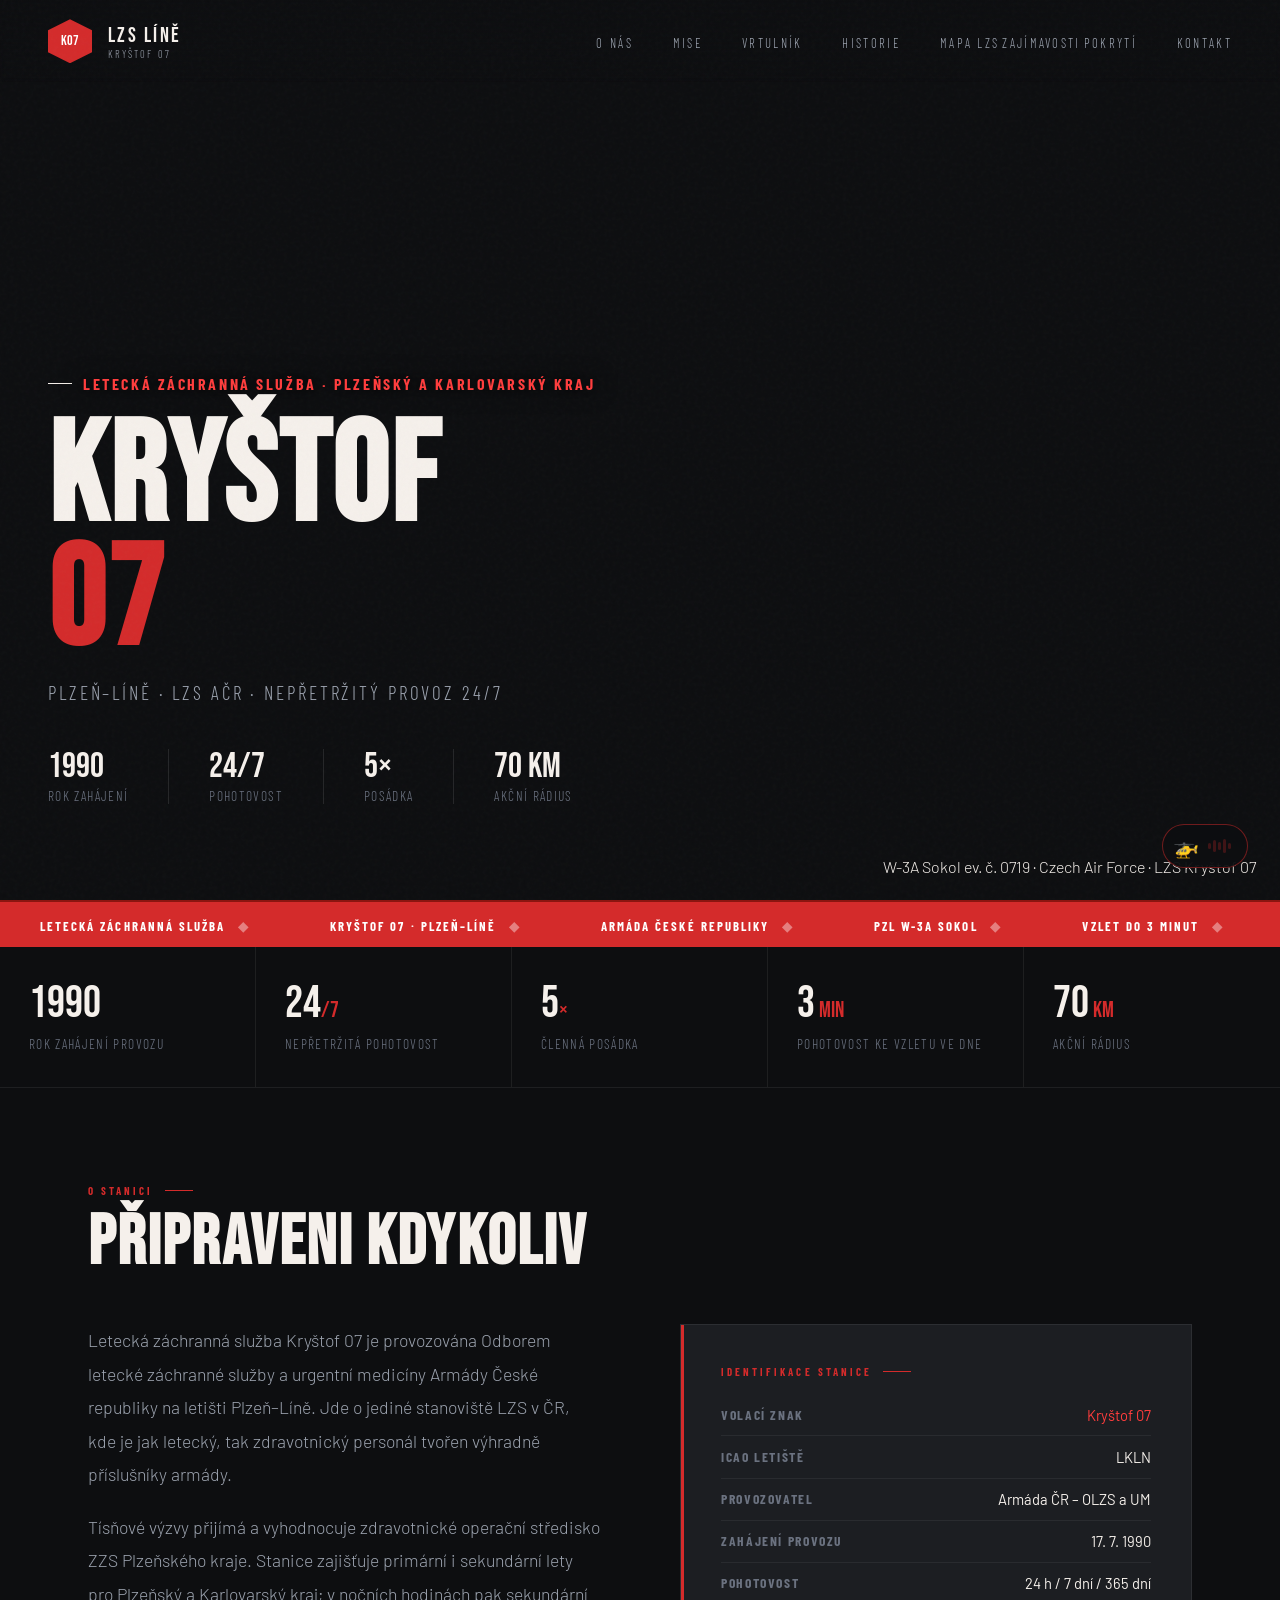
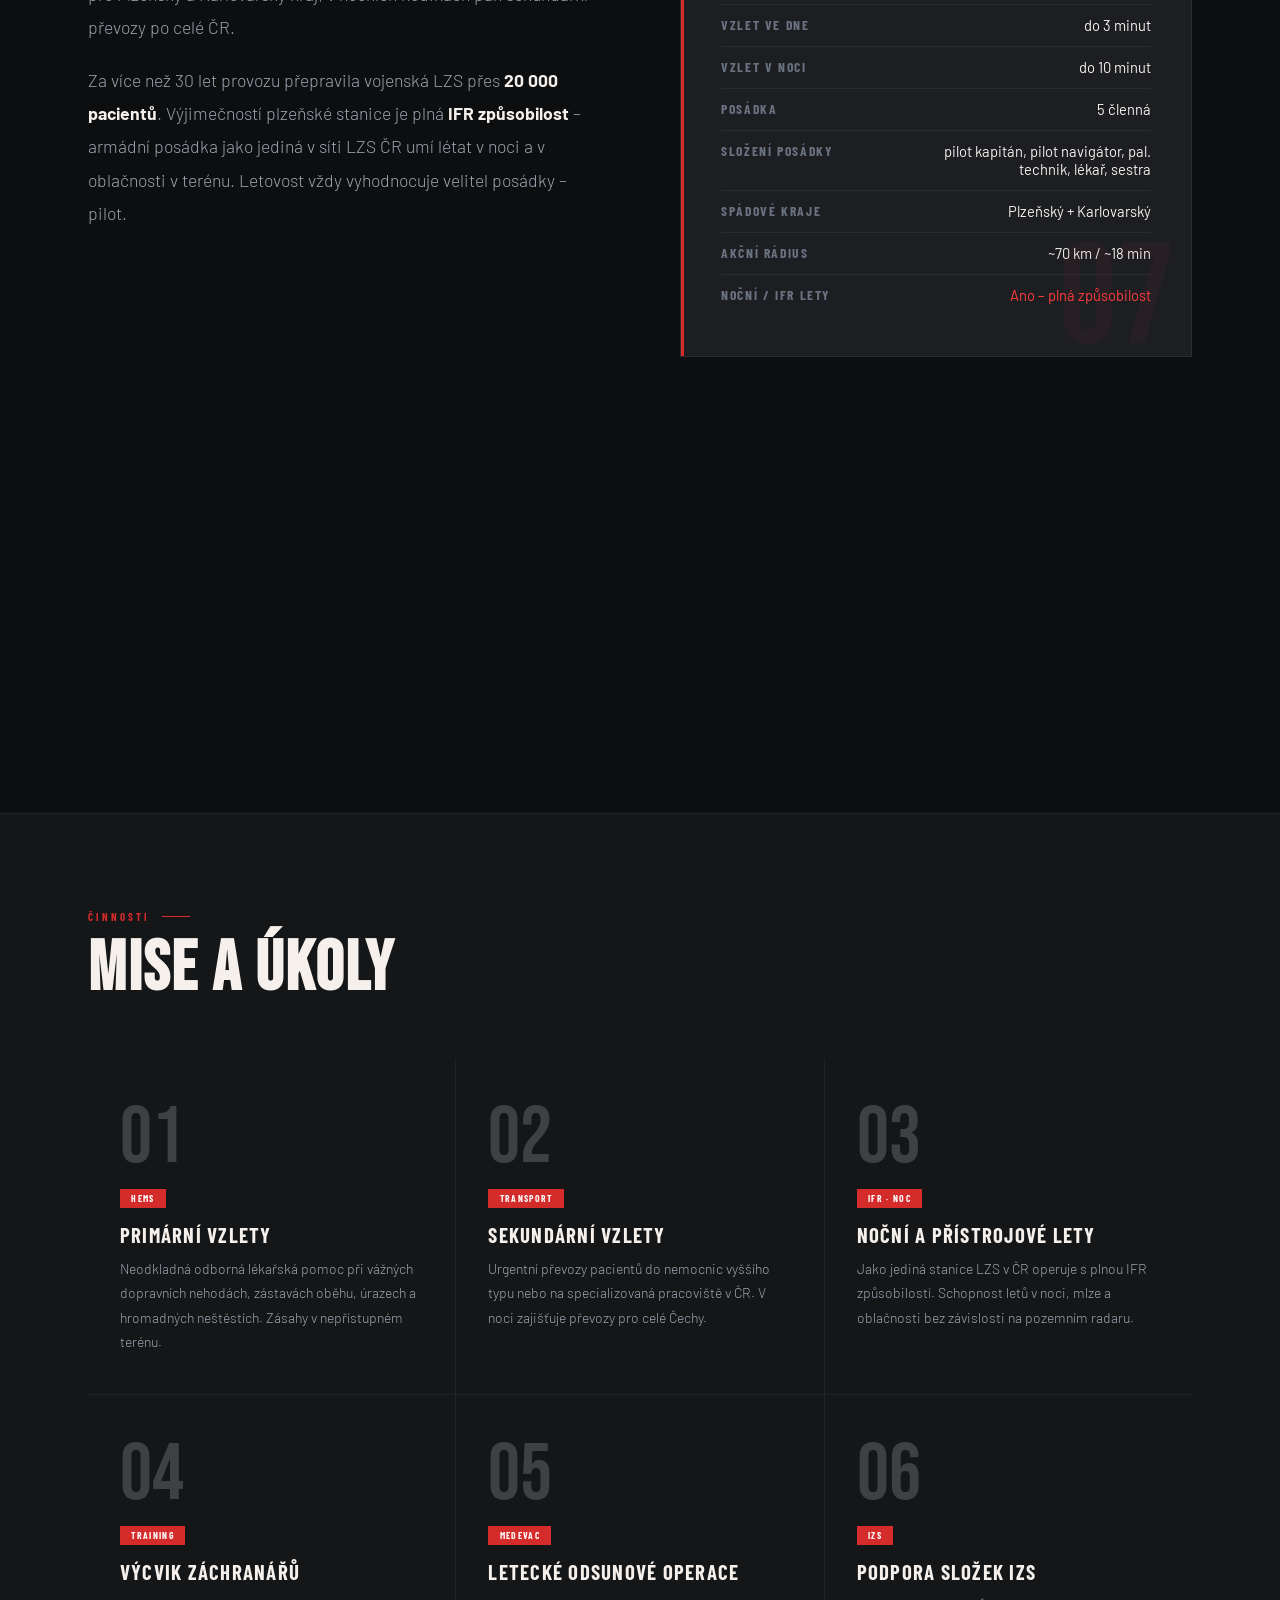
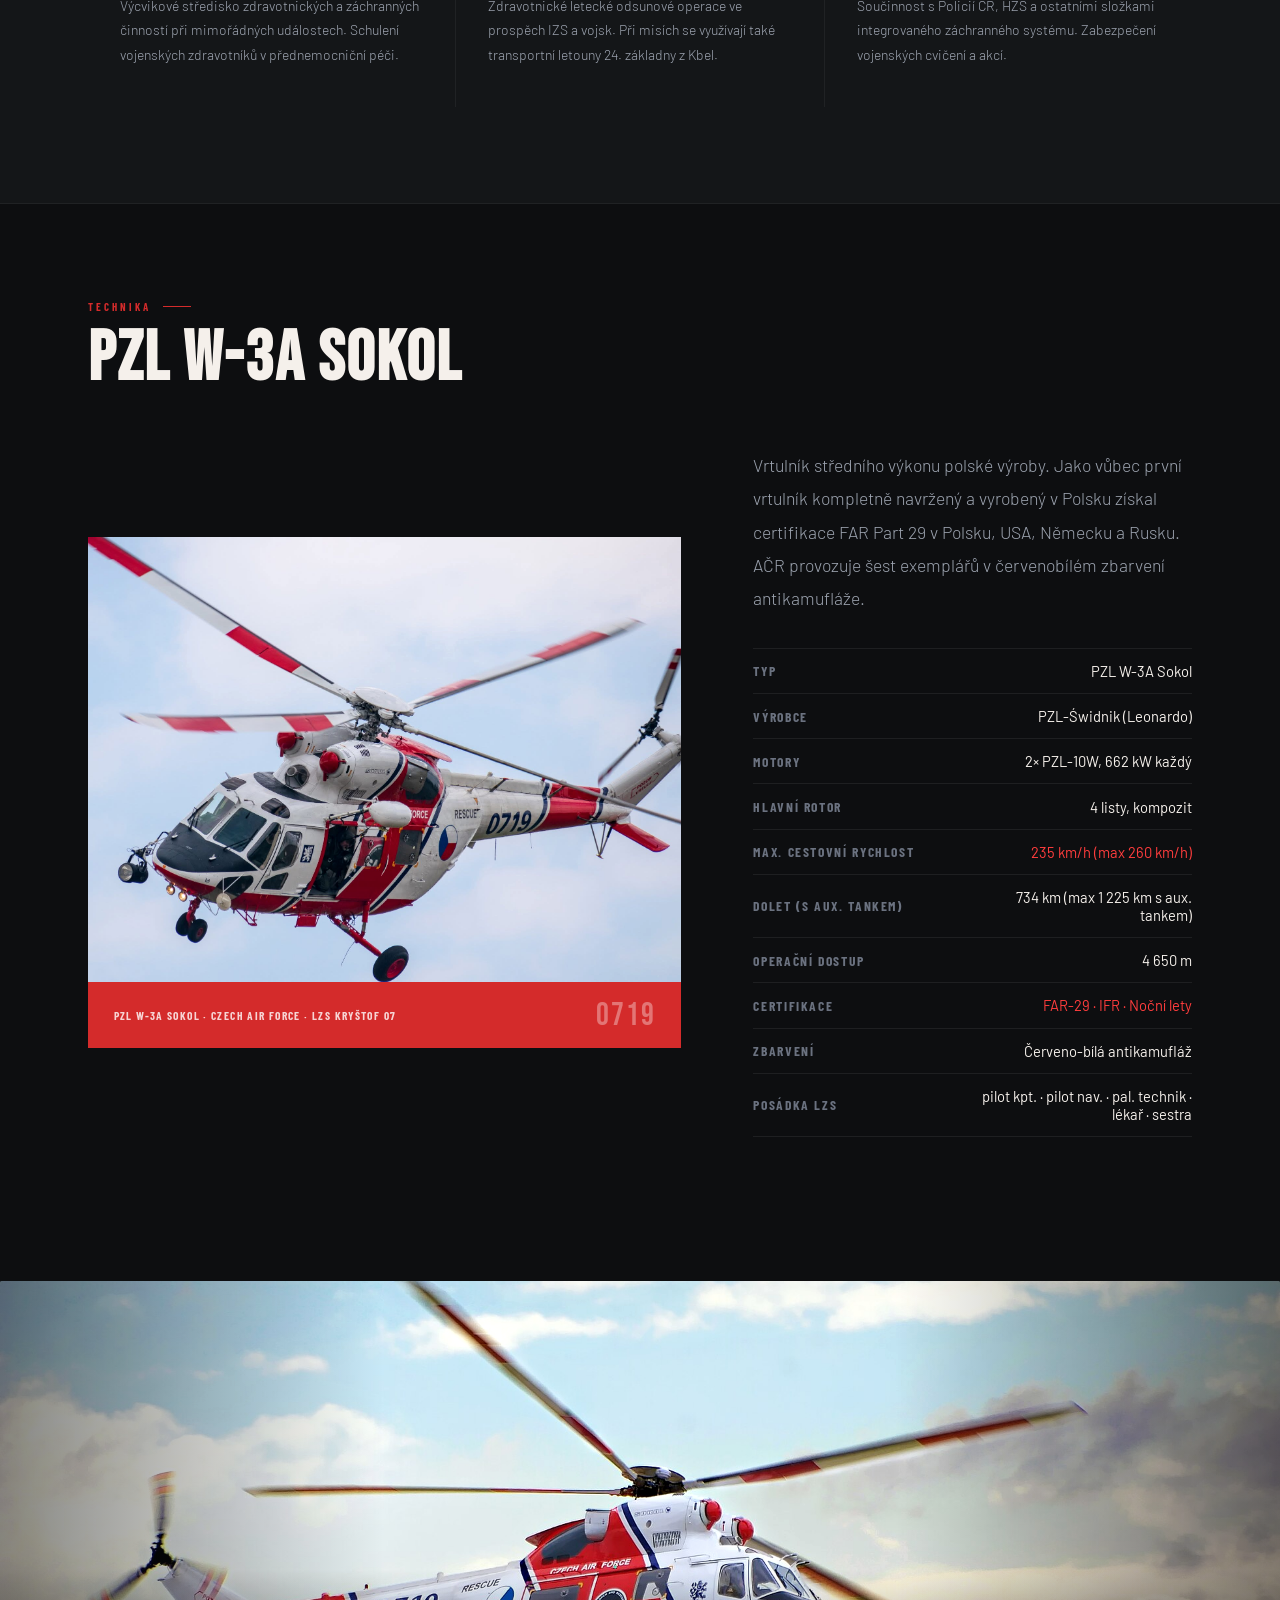
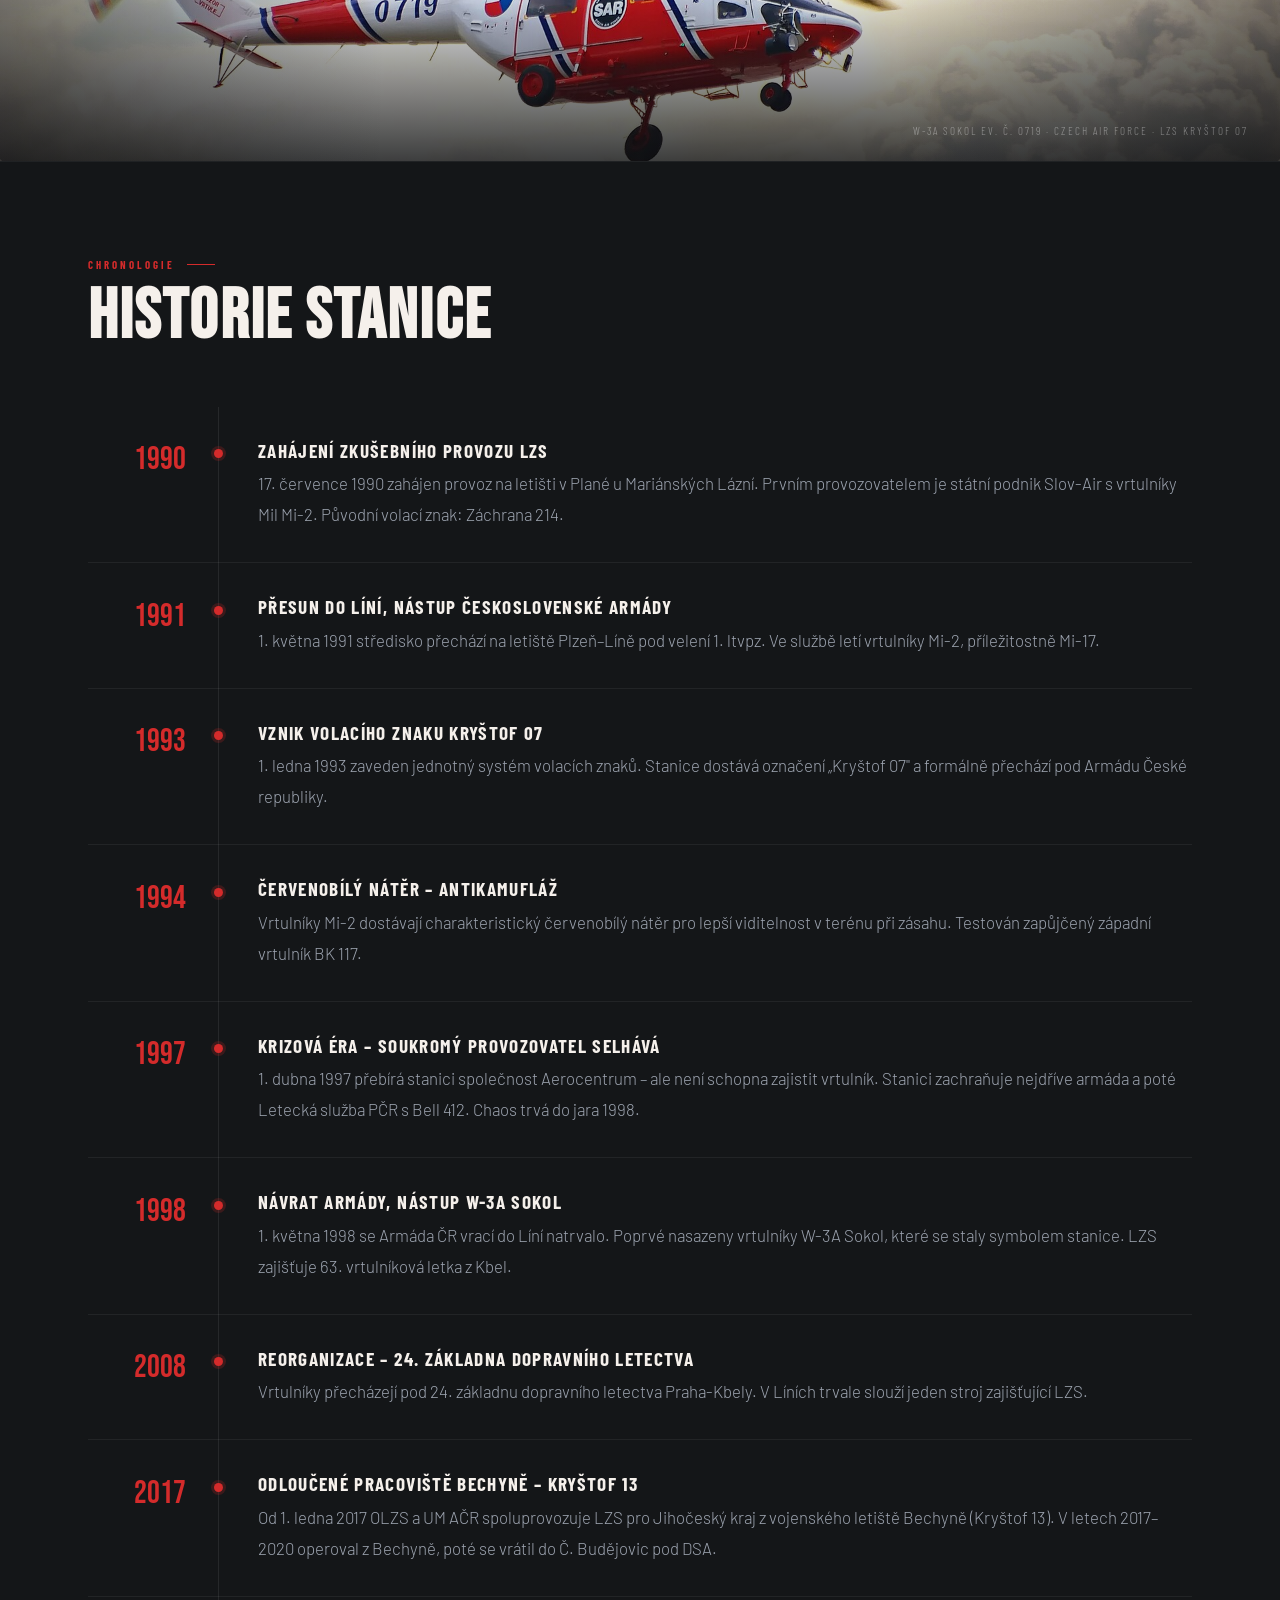
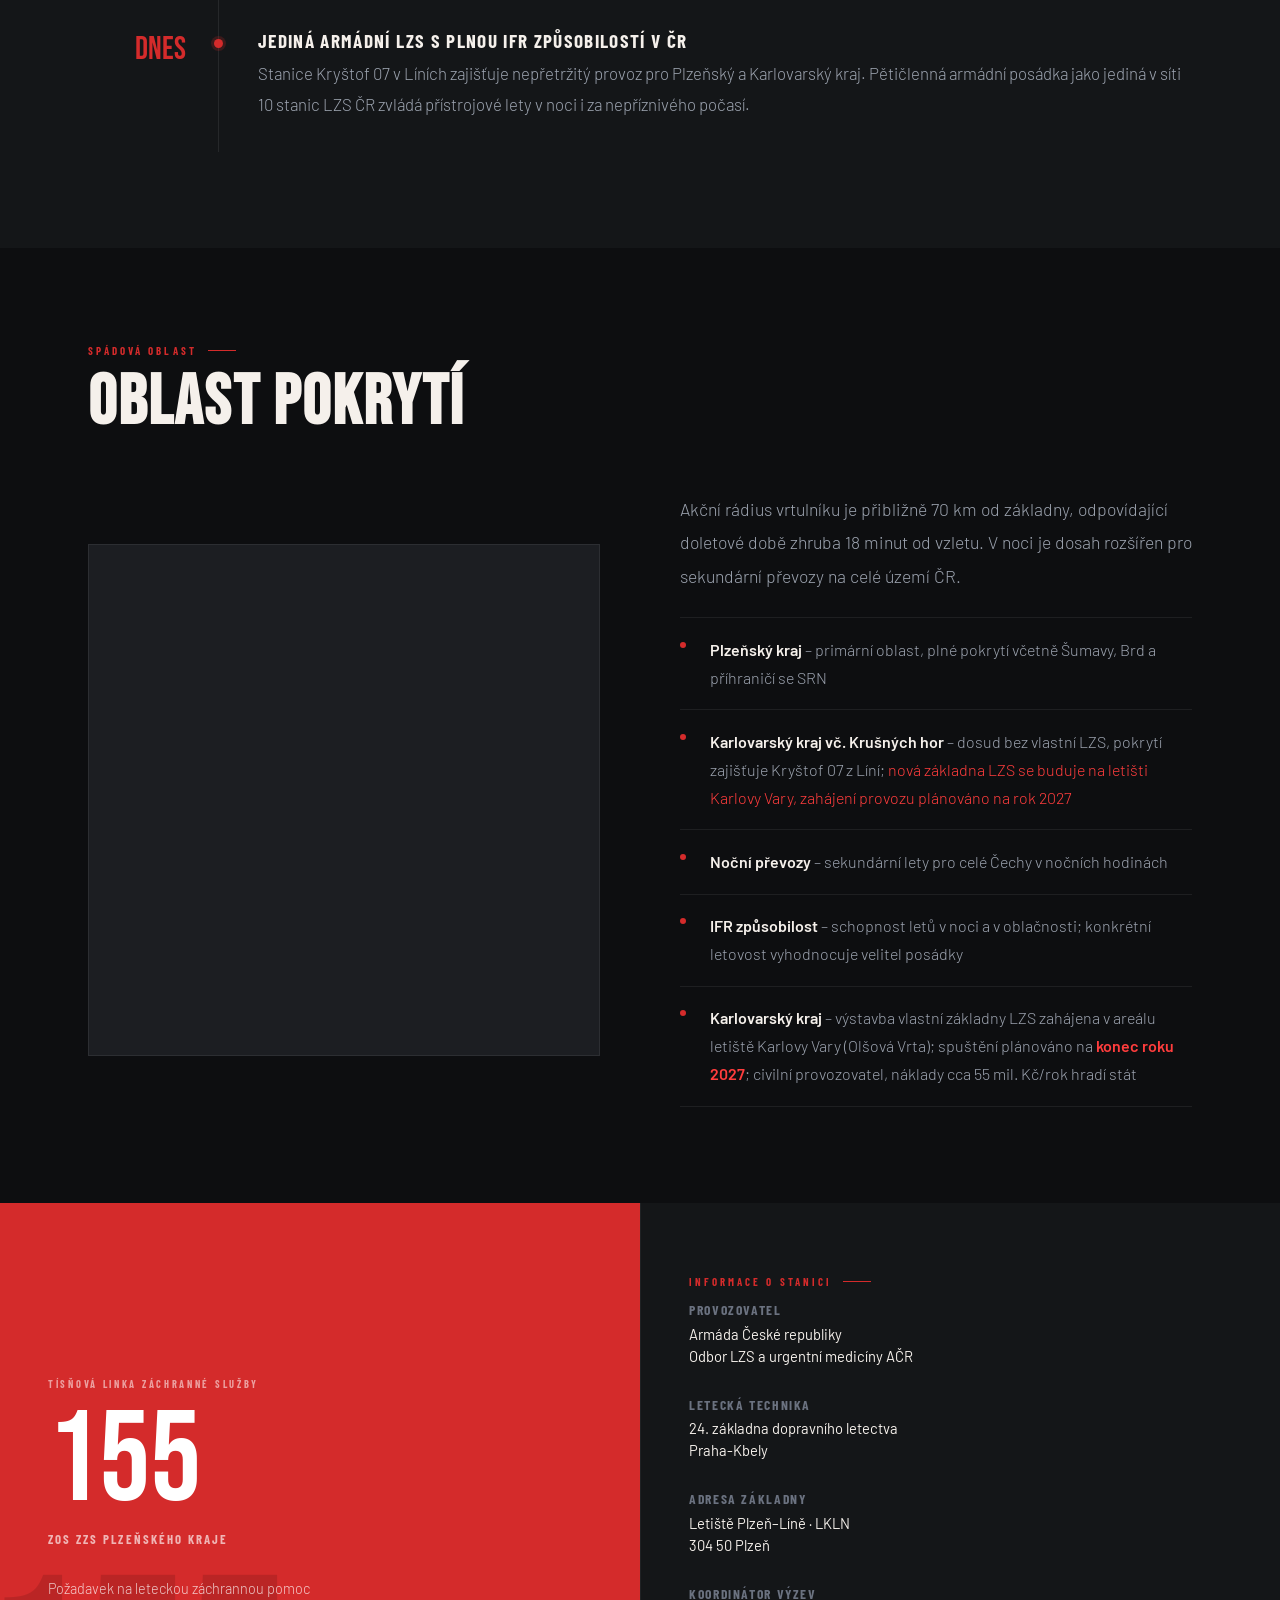
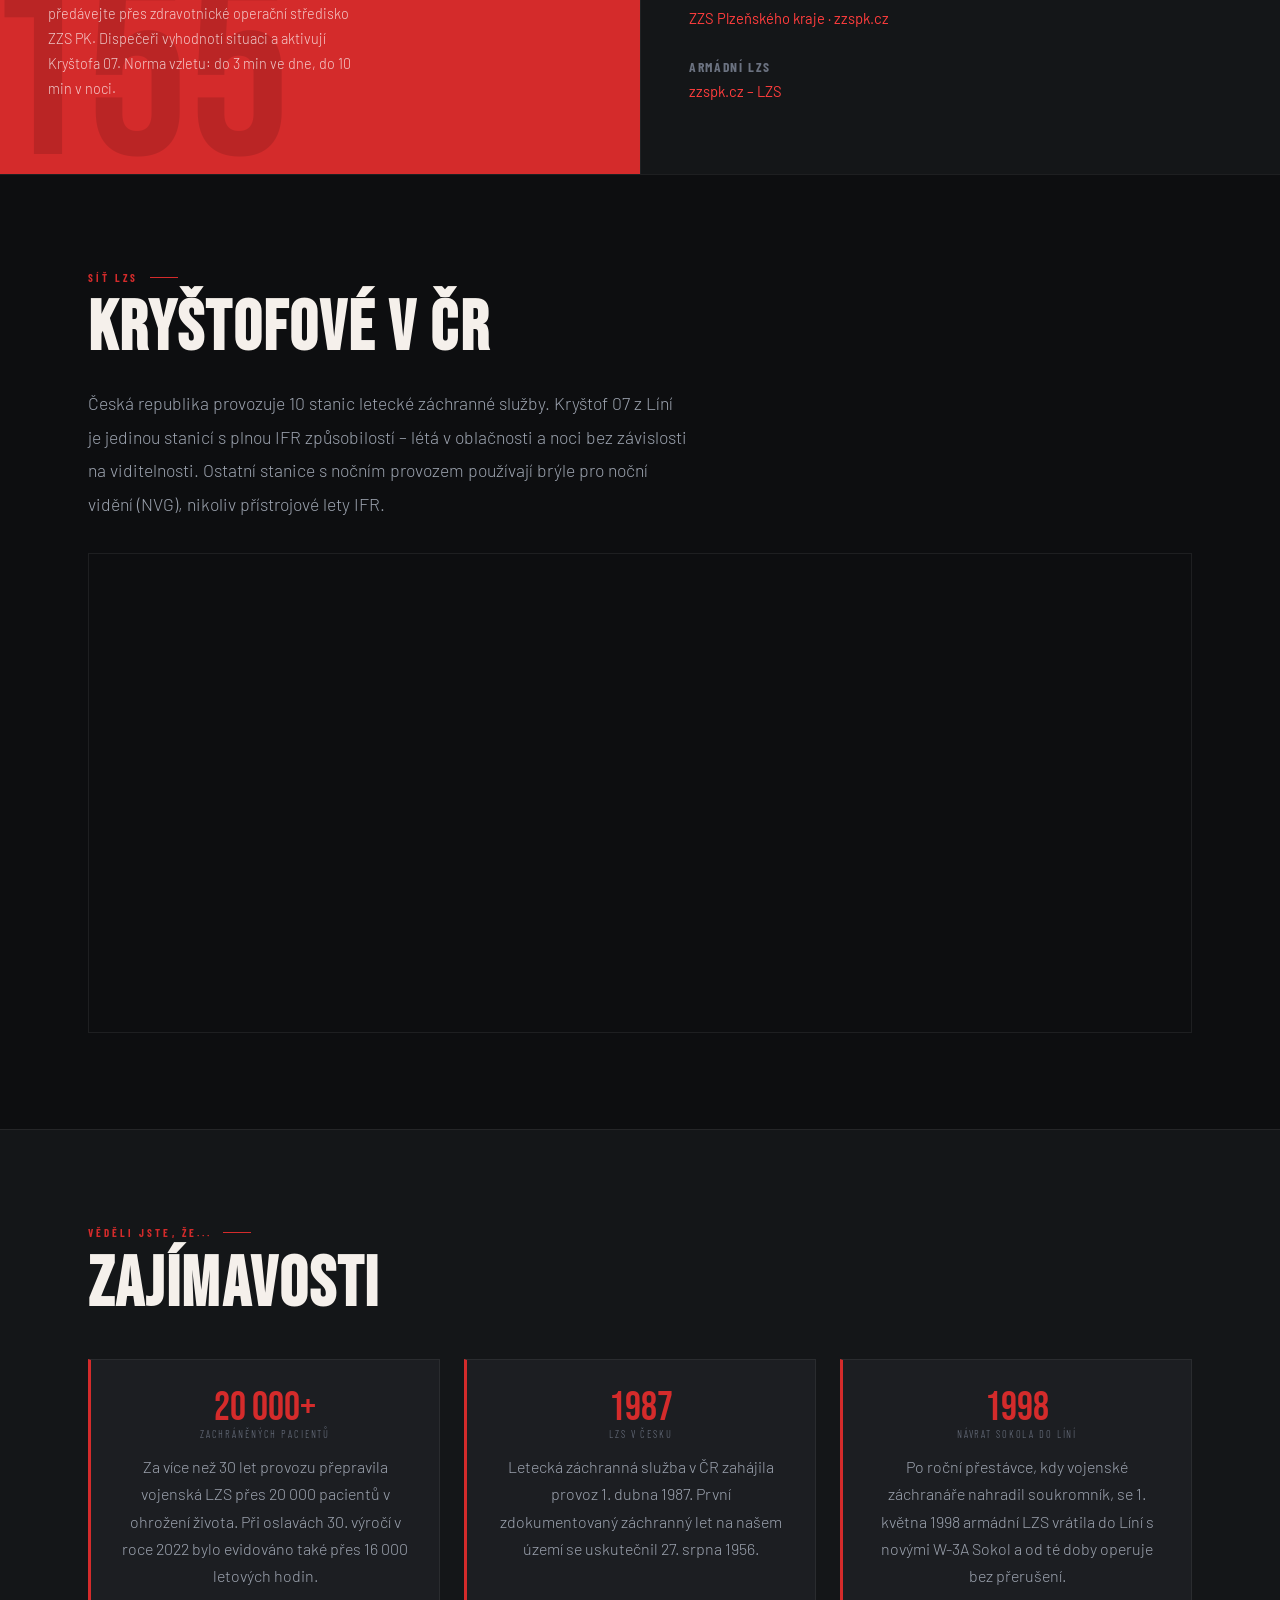
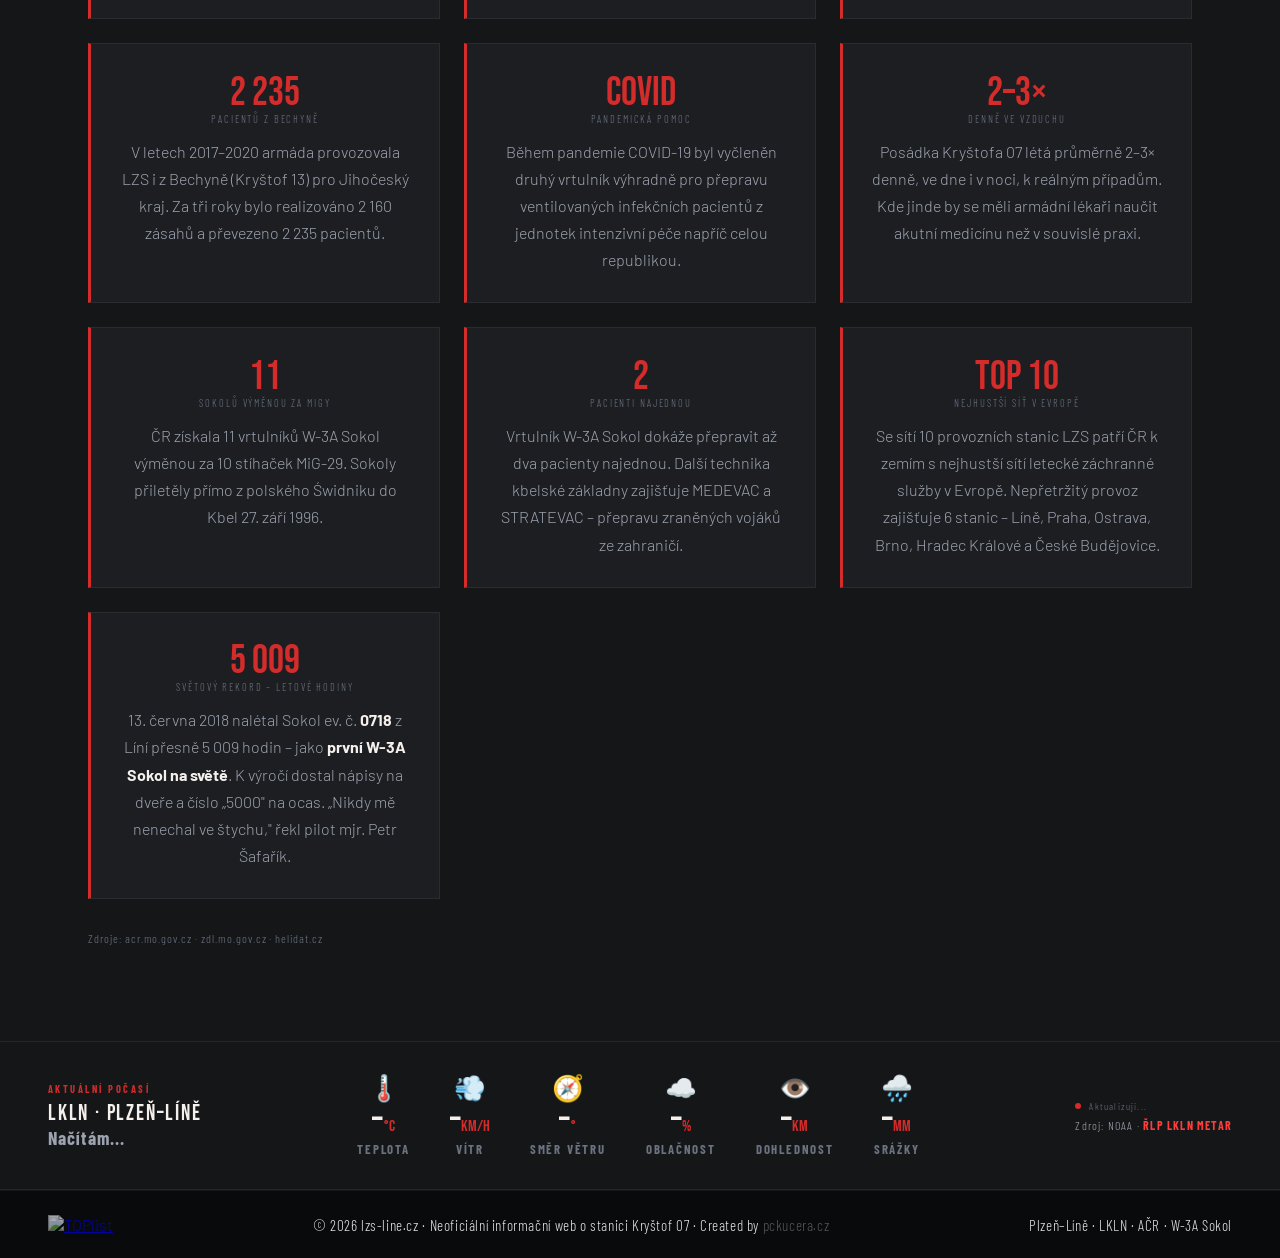
==== index.html @ a78d0541 "Add files via upload" ====
<!DOCTYPE html>
<html lang="cs">
<head>
<meta charset="UTF-8">
<meta name="viewport" content="width=device-width, initial-scale=1.0">
<title>LZS Líně – Kryštof 07 | Letecká záchranná služba</title>

  <!-- Open Graph / sociální sítě -->
  <meta property="og:type" content="website">
  <meta property="og:url" content="https://lzs-line.cz/">
  <meta property="og:title" content="LZS Líně – Kryštof 07 | Letecká záchranná služba">
  <meta property="og:description" content="Armádní letecká záchranná služba Kryštof 07 na letišti Plzeň–Líně. W-3A Sokol, IFR způsobilost, provoz 24/7 pro Plzeňský a Karlovarský kraj.">
  <meta property="og:image" content="https://lzs-line.cz/og-image.jpg">
  <meta property="og:locale" content="cs_CZ">
  <meta property="og:site_name" content="LZS Líně – Kryštof 07">

  <!-- Twitter Card -->
  <meta name="twitter:card" content="summary_large_image">
  <meta name="twitter:title" content="LZS Líně – Kryštof 07 | Letecká záchranná služba">
  <meta name="twitter:description" content="Armádní letecká záchranná služba Kryštof 07, Plzeň–Líně. W-3A Sokol, IFR, 24/7.">
  <meta name="twitter:image" content="https://lzs-line.cz/og-image.jpg">

  <!-- SEO -->
  <meta name="keywords" content="LZS, letecká záchranná služba, Kryštof 07, Plzeň Líně, W-3A Sokol, LKLN, Armáda ČR, záchranný vrtulník">
  <meta name="author" content="lzs-line.cz">
  <meta name="robots" content="index, follow">
  <meta name="description" content="Letecká záchranná služba Kryštof 07 na letišti Plzeň–Líně. Armáda České republiky, vrtulník W-3A Sokol, provoz 24/7.">
<link rel="icon" href="data:image/svg+xml,<svg xmlns='http://www.w3.org/2000/svg' viewBox='0 0 100 100'><text y='.9em' font-size='90'>🚁</text></svg>">
<link rel="preconnect" href="https://fonts.googleapis.com">
<link href="https://fonts.googleapis.com/css2?family=Bebas+Neue&family=Barlow:wght@300;400;600&family=Barlow+Condensed:wght@300;500;700&display=swap" rel="stylesheet">
<style>
:root {
  --red: #D42B2B;
  --red2: #FF3D3D;
  --white: #F5F0EB;
  --cream: #EDE6DA;
  --dark: #0D0E10;
  --dark2: #141618;
  --dark3: #1C1E22;
  --gray: #6B7280;
  --gray2: #9CA3AF;
}
*{margin:0;padding:0;box-sizing:border-box;}
html{scroll-behavior:smooth;}
body{background:var(--dark);color:var(--white);font-family:'Barlow',sans-serif;font-weight:300;overflow-x:hidden;}

/* noise */
body::before{
  content:'';position:absolute;inset:0;
  background-image:url("data:image/svg+xml,%3Csvg viewBox='0 0 256 256' xmlns='http://www.w3.org/2000/svg'%3E%3Cfilter id='n'%3E%3CfeTurbulence type='fractalNoise' baseFrequency='0.9' numOctaves='4' stitchTiles='stitch'/%3E%3C/filter%3E%3Crect width='100%25' height='100%25' filter='url(%23n)' opacity='0.04'/%3E%3C/svg%3E");
  pointer-events:none;z-index:1000;opacity:.6;
}

/* ── NAV ── */
nav{
  position:absolute;top:0;left:0;right:0;z-index:900;
  display:flex;align-items:center;justify-content:space-between;
  padding:1.2rem 3rem;
  background:linear-gradient(to bottom,rgba(13,14,16,.96) 0%,transparent 100%);
  backdrop-filter:blur(2px);
}
.nav-logo{display:flex;align-items:center;gap:1rem;text-decoration:none;}
.nav-logo-icon{
  width:44px;height:44px;
  background:var(--red);
  clip-path:polygon(50% 0%,100% 25%,100% 75%,50% 100%,0% 75%,0% 25%);
  display:flex;align-items:center;justify-content:center;
  font-family:'Bebas Neue',sans-serif;font-size:1.3rem;color:#fff;flex-shrink:0;
}
.nav-logo-main{font-family:'Bebas Neue',sans-serif;font-size:1.3rem;letter-spacing:.12em;color:var(--white);display:block;}
.nav-logo-sub{font-family:'Barlow Condensed',sans-serif;font-size:.65rem;letter-spacing:.2em;color:var(--gray2);text-transform:uppercase;display:block;}
.nav-links{display:flex;gap:2.5rem;list-style:none;}
.nav-links a{font-family:'Barlow Condensed',sans-serif;font-size:.8rem;letter-spacing:.18em;text-transform:uppercase;color:var(--gray2);text-decoration:none;transition:color .2s;}
.nav-links a:hover{color:var(--red2);}

/* ── HERO ── */
.hero{
  position:relative;min-height:100vh;
  overflow:hidden;
}
/* left – dark with content */

/* grid bg */


.hero-left::before{
  content:'';position:absolute;inset:0;
  background-image:linear-gradient(rgba(255,255,255,.022) 1px,transparent 1px),linear-gradient(90deg,rgba(255,255,255,.022) 1px,transparent 1px);
  background-size:60px 60px;
  mask-image:linear-gradient(to bottom,transparent 0%,rgba(0,0,0,.5) 30%,rgba(0,0,0,.5) 80%,transparent 100%);
  pointer-events:none;
}
/* right – photo */





.hero-badge{
  font-family:'Barlow Condensed',sans-serif;font-size:1rem;letter-spacing:.16em;text-transform:uppercase;
  color:var(--red2);margin-bottom:1.5rem;
  display:flex;align-items:center;gap:.7rem;
  opacity:0;animation:up .8s ease forwards .2s;
  font-weight:700;text-shadow:0 0 12px rgba(0,0,0,1),0 0 24px rgba(0,0,0,1);
}
.hero-badge::before{content:'';width:24px;height:1.5px;background:var(--white);}

.hero-title{
  font-family:'Bebas Neue',sans-serif;
  font-size:clamp(5rem,11vw,11rem);
  line-height:.88;letter-spacing:.02em;
  color:var(--white);
  opacity:0;animation:up .9s ease forwards .4s;
}
.hero-title span{color:var(--red);display:block;}

.hero-sub{
  font-family:'Barlow Condensed',sans-serif;
  font-size:clamp(.9rem,1.6vw,1.2rem);
  font-weight:300;letter-spacing:.15em;text-transform:uppercase;
  color:var(--gray2);margin-top:1rem;
  opacity:0;animation:up .9s ease forwards .6s;
}

.hero-stats{
  display:flex;gap:2.5rem;margin-top:2.8rem;
  opacity:0;animation:up .9s ease forwards .8s;
}
.hstat-num{font-family:'Bebas Neue',sans-serif;font-size:2.2rem;line-height:1;color:var(--white);}
.hstat-lbl{font-family:'Barlow Condensed',sans-serif;font-size:.85rem;letter-spacing:.1em;text-transform:uppercase;color:var(--gray);margin-top:.2rem;}
.hstat-div{width:1px;background:rgba(255,255,255,.1);align-self:stretch;}

@keyframes up{from{opacity:0;transform:translateY(28px);}to{opacity:1;transform:translateY(0);}}

/* ── TICKER ── */
.ticker{background:var(--red);overflow:hidden;white-space:nowrap;padding:.8rem 0;border-top:2px solid #8B1510;}
.ticker-track{display:inline-flex;animation:tick 26s linear infinite;}
.ti{
  display:inline-flex;align-items:center;gap:.8rem;
  padding:0 2.5rem;
  font-family:'Barlow Condensed',sans-serif;font-size:.8rem;font-weight:700;letter-spacing:.16em;text-transform:uppercase;color:#fff;
}
.ti::after{content:'◆';color:rgba(255,255,255,.4);}
@keyframes tick{from{transform:translateX(0);}to{transform:translateX(-50%);}}

/* ── STATS BAR ── */
.stats-bar{display:grid;grid-template-columns:repeat(5,1fr);border-bottom:1px solid rgba(255,255,255,.07);}
.sc{
  padding:2.2rem 1.8rem;border-right:1px solid rgba(255,255,255,.07);
  transition:background .2s;cursor:default;
  opacity:0;transform:translateY(14px);transition:opacity .5s ease,transform .5s ease,background .2s;
}
.sc:last-child{border-right:none;}
.sc:hover{background:var(--dark3);}
.sc.vis{opacity:1;transform:translateY(0);}
.sc-num{font-family:'Bebas Neue',sans-serif;font-size:2.8rem;line-height:1;color:var(--white);}
.sc-num em{color:var(--red);font-style:normal;font-size:1.4rem;}
.sc-lbl{font-family:'Barlow Condensed',sans-serif;font-size:.85rem;letter-spacing:.1em;text-transform:uppercase;color:var(--gray);margin-top:.5rem;}

/* ── SECTIONS ── */
.wrap{max-width:1200px;margin:0 auto;padding:6rem 3rem 6rem 3rem;}
.ey{
  font-family:'Barlow Condensed',sans-serif;font-size:.68rem;font-weight:700;letter-spacing:.28em;text-transform:uppercase;
  color:var(--red);margin-bottom:.8rem;display:flex;align-items:center;gap:.7rem;
}
.ey::after{content:'';width:28px;height:1px;background:var(--red);}
.stitle{
  font-family:'Bebas Neue',sans-serif;font-size:clamp(3rem,5.5vw,5.5rem);
  line-height:.95;letter-spacing:.03em;color:var(--white);margin-bottom:1.5rem;
}
.sbody{font-size:1.1rem;line-height:1.9;color:var(--gray2);max-width:600px;}

/* ── ABOUT ── */
.about-g{display:grid;grid-template-columns:1fr 1fr;gap:5rem;align-items:start;margin-top:3rem;}
.id-card{
  background:var(--dark3);
  border:1px solid rgba(255,255,255,.07);
  padding:2.5rem;position:relative;overflow:hidden;
}
.id-card::before{content:'';position:absolute;top:0;left:0;width:3px;height:100%;background:var(--red);}
.id-card::after{
  content:'07';
  position:absolute;bottom:-1rem;right:1rem;
  font-family:'Bebas Neue',sans-serif;font-size:9rem;color:rgba(212,43,43,.06);
  line-height:1;pointer-events:none;
}
.id-tbl{width:100%;border-collapse:collapse;margin-top:1rem;}
.id-tbl tr{border-bottom:1px solid rgba(255,255,255,.06);}
.id-tbl tr:last-child{border-bottom:none;}
.id-tbl td{padding:.72rem 0;vertical-align:top;}
.id-tbl td:first-child{font-family:'Barlow Condensed',sans-serif;font-size:.85rem;font-weight:700;letter-spacing:.12em;text-transform:uppercase;color:var(--gray);width:46%;}
.id-tbl td:last-child{font-size:.92rem;color:var(--white);font-weight:400;text-align:right;}
.id-tbl .hi{color:var(--red2);}

/* ── MISE ── */
.mise-bg{background:var(--dark2);border-top:1px solid rgba(255,255,255,.05);border-bottom:1px solid rgba(255,255,255,.05);}
.mise-g{
  display:grid;grid-template-columns:repeat(3,1fr);
  gap:1px;background:rgba(255,255,255,.05);margin-top:3.5rem;
}
.mc{
  background:var(--dark2);padding:2.5rem 2rem;position:relative;
  transition:background .25s;cursor:default;
  opacity:0;transform:translateY(14px);transition:opacity .5s ease,transform .5s ease,background .2s;
}
.mc.vis{opacity:1;transform:translateY(0);}
.mc:hover{background:var(--dark3);}
.mc:hover .mc-n{color:rgba(212,43,43,.15);}
.mc-n{font-family:'Bebas Neue',sans-serif;font-size:5rem;line-height:1;color:rgba(255,255,255,.18);transition:color .25s;margin-bottom:.5rem;}
.mc-tag{
  display:inline-block;background:var(--red);color:#fff;
  font-family:'Barlow Condensed',sans-serif;font-size:.6rem;font-weight:700;letter-spacing:.14em;text-transform:uppercase;
  padding:.22rem .7rem;margin-bottom:.9rem;
}
.mc-title{font-family:'Barlow Condensed',sans-serif;font-size:1.3rem;font-weight:700;letter-spacing:.06em;text-transform:uppercase;color:var(--white);margin-bottom:.6rem;}
.mc-desc{font-size:.87rem;line-height:1.75;color:var(--gray2);}

/* ── VRTULNÍK ── */
.ac-g{display:grid;grid-template-columns:1.15fr .85fr;gap:4.5rem;align-items:center;margin-top:3.5rem;}
.ac-photo{width:100%;aspect-ratio:4/3;object-fit:cover;object-position:center 25%;display:block;filter:contrast(1.05) saturate(.95);}
.ac-strip{
  background:var(--red);padding:.85rem 1.6rem;
  display:flex;align-items:center;justify-content:space-between;
}
.ac-strip-l{font-family:'Barlow Condensed',sans-serif;font-size:.72rem;font-weight:700;letter-spacing:.12em;text-transform:uppercase;color:rgba(255,255,255,.8);}
.ac-strip-r{font-family:'Bebas Neue',sans-serif;font-size:2rem;color:rgba(255,255,255,.35);letter-spacing:.06em;}
.spec-t{width:100%;border-collapse:collapse;}
.spec-t tr{border-bottom:1px solid rgba(255,255,255,.07);}
.spec-t tr:first-child{border-top:1px solid rgba(255,255,255,.07);}
.spec-t td{padding:.82rem 0;}
.spec-t td:first-child{font-family:'Barlow Condensed',sans-serif;font-size:.85rem;font-weight:700;letter-spacing:.12em;text-transform:uppercase;color:var(--gray);width:52%;}
.spec-t td:last-child{font-size:.92rem;color:var(--white);font-weight:400;text-align:right;}
.spec-t td:last-child.hi{color:var(--red2);}

/* ── HISTORIE ── */
.hist-bg{background:var(--dark2);border-top:1px solid rgba(255,255,255,.05);}
.tl{margin-top:3.5rem;position:relative;}
.tl::before{content:'';position:absolute;left:130px;top:0;bottom:0;width:1px;background:rgba(255,255,255,.08);}
.tl-item{
  display:grid;grid-template-columns:130px 1fr;gap:2.5rem;
  padding:2rem 0;border-bottom:1px solid rgba(255,255,255,.06);
  opacity:0;transform:translateY(14px);transition:opacity .5s ease,transform .5s ease;
}
.tl-item:last-child{border-bottom:none;}
.tl-item.vis{opacity:1;transform:translateY(0);}
.tl-year{
  font-family:'Bebas Neue',sans-serif;font-size:2rem;color:var(--red);
  text-align:right;padding-right:2rem;padding-top:.1rem;position:relative;
}
.tl-year::after{
  content:'';position:absolute;right:-5px;top:.65rem;
  width:9px;height:9px;border-radius:50%;
  background:var(--red);box-shadow:0 0 0 3px rgba(212,43,43,.2);
}
.tl-title{font-family:'Barlow Condensed',sans-serif;font-size:1.2rem;font-weight:700;letter-spacing:.07em;text-transform:uppercase;color:var(--white);margin-bottom:.4rem;}
.tl-desc{font-size:1.05rem;line-height:1.85;color:var(--gray2);}

/* ── POKRYTÍ ── */
.cov-g{display:grid;grid-template-columns:1fr 1fr;gap:5rem;align-items:center;margin-top:3.5rem;}
.cov-vis{
  background:var(--dark3);border:1px solid rgba(255,255,255,.07);
  aspect-ratio:1;position:relative;overflow:hidden;
  display:flex;align-items:center;justify-content:center;
}




to{transform:rotate(360deg);}}

70%{box-shadow:0 0 0 36px rgba(212,43,43,0);}100%{box-shadow:0 0 0 0 rgba(212,43,43,0);}}

.cov-list{display:flex;flex-direction:column;}
.ci{
  display:flex;align-items:flex-start;gap:1rem;
  padding:1.1rem 0;border-bottom:1px solid rgba(255,255,255,.07);
  opacity:0;transform:translateX(-12px);transition:opacity .5s ease,transform .5s ease;
}
.ci:first-child{border-top:1px solid rgba(255,255,255,.07);}
.ci.vis{opacity:1;transform:translateX(0);}
.ci-dot{width:6px;height:6px;border-radius:50%;background:var(--red);flex-shrink:0;margin-top:6px;}
.ci-text{font-size:1rem;line-height:1.75;color:var(--gray2);padding-left:0.5rem;}
.ci-text strong{color:var(--white);font-weight:600;}

/* ── KONTAKT ── */
.contact-split{display:grid;grid-template-columns:1fr 1fr;min-height:500px;}
.cl{
  background:var(--red);padding:4.5rem 3rem;
  display:flex;flex-direction:column;justify-content:flex-end;
  position:relative;overflow:hidden;
}
.cl::before{content:'155';position:absolute;bottom:-2rem;left:-1rem;font-family:'Bebas Neue',sans-serif;font-size:16rem;color:rgba(0,0,0,.12);pointer-events:none;line-height:1;}
.cl-ey{font-family:'Barlow Condensed',sans-serif;font-size:.65rem;font-weight:700;letter-spacing:.26em;text-transform:uppercase;color:rgba(255,255,255,.55);margin-bottom:.5rem;position:relative;z-index:1;}
.cl-num{font-family:'Bebas Neue',sans-serif;font-size:8rem;line-height:1;color:#fff;position:relative;z-index:1;}
.cl-sub{font-family:'Barlow Condensed',sans-serif;font-size:.8rem;font-weight:700;letter-spacing:.16em;text-transform:uppercase;color:rgba(255,255,255,.65);margin-top:.3rem;position:relative;z-index:1;}
.cl-note{font-size:.9rem;line-height:1.75;color:rgba(255,255,255,.75);margin-top:1.8rem;max-width:320px;position:relative;z-index:1;}
.cr{background:var(--dark2);padding:4.5rem 3rem;display:flex;flex-direction:column;justify-content:flex-end;border-left:1px solid rgba(255,255,255,.05);}
.cr-items{display:flex;flex-direction:column;gap:1.8rem;margin-top:auto;}
.cr-lbl{font-family:'Barlow Condensed',sans-serif;font-size:.85rem;font-weight:700;letter-spacing:.12em;text-transform:uppercase;color:var(--gray);margin-bottom:.3rem;}
.cr-val{font-size:.92rem;color:var(--white);font-weight:400;line-height:1.5;}
.cr-val a{color:var(--red2);text-decoration:none;}
.cr-val a:hover{text-decoration:underline;}

/* ── FOOTER ── */
footer{background:#090a0b;border-top:1px solid rgba(255,255,255,.05);padding:1.5rem 3rem;display:flex;align-items:center;justify-content:space-between;}
.fl,.fr{font-family:'Barlow Condensed',sans-serif;font-size:.95rem;letter-spacing:.04em;color:rgba(255,255,255,0.88);}

/* ── MOBILE ── */
@media(max-width:960px){
  .hero{grid-template-columns:1fr;}
  
  
  nav{padding:1rem 1.5rem;}
  .nav-links{display:none;}
  .stats-bar{grid-template-columns:1fr 1fr 1fr;}
  .sc:nth-child(3){border-right:none;}
  .about-g,.ac-g,.cov-g{grid-template-columns:1fr;gap:2.5rem;}
  .mise-g{grid-template-columns:1fr;}
  .contact-split{grid-template-columns:1fr;}
  .wrap{padding:4rem 1.5rem;}
  .tl::before{left:80px;}
  .tl-item{grid-template-columns:80px 1fr;gap:1.5rem;}
  footer{flex-direction:column;gap:.4rem;text-align:center;}
  .cl-num{font-size:6rem;}
}


  to   { transform: rotate(360deg); }
}
@keyframes tail-spin {
  from { transform: rotate(0deg); }
  to   { transform: rotate(360deg); }
}



to{transform:rotate(360deg);} }




  25%  { transform: translate(-50%,-50%) scaleX(0.08); }
  50%  { transform: translate(-50%,-50%) scaleX(-1);  }
  75%  { transform: translate(-50%,-50%) scaleX(-0.08);}
  100% { transform: translate(-50%,-50%) scaleX(1);   }
}

  to   { transform: translate(-50%,-50%) rotate(360deg); }
}




  to   { transform: scaleX(-1); }
}


  48%,52%         { opacity:1; }
}

  18%,22%         { opacity:1; }
}

  74%,78%         { opacity:1; }
}




  to   { transform: translate(-50%,-50%) rotate(360deg); }
}


.cov-vis{background:var(--dark3);border:1px solid rgba(255,255,255,.07);aspect-ratio:1;position:relative;overflow:hidden;display:flex;align-items:center;justify-content:center;}




to{transform:rotate(360deg);}}

70%{box-shadow:0 0 0 36px rgba(212,43,43,0);}100%{box-shadow:0 0 0 0 rgba(212,43,43,0);}}



.lzs-tooltip::before { display:none !important; }

/* WEATHER */
.weather-bar{
  background:var(--dark2);
  border-top:1px solid rgba(255,255,255,.07);
  border-bottom:1px solid rgba(255,255,255,.07);
  padding:2rem 3rem;
}
.weather-inner{
  max-width:1200px;margin:0 auto;
  display:flex;align-items:center;justify-content:space-between;
  gap:2rem;flex-wrap:wrap;
}
.weather-title{
  font-family:'Barlow Condensed',sans-serif;
  font-size:.65rem;font-weight:700;letter-spacing:.24em;text-transform:uppercase;
  color:var(--red);margin-bottom:.3rem;
}
.weather-station{
  font-family:'Bebas Neue',sans-serif;
  font-size:1.4rem;letter-spacing:.08em;color:var(--white);
}
.weather-grid{
  display:flex;gap:2.5rem;flex-wrap:wrap;align-items:center;
}
.w-item{display:flex;flex-direction:column;align-items:center;gap:.2rem;}
.w-val{
  font-family:'Bebas Neue',sans-serif;
  font-size:2.2rem;line-height:1;color:var(--white);
}
.w-val span{font-size:1rem;color:var(--red);font-style:normal;}
.w-lbl{
  font-family:'Barlow Condensed',sans-serif;
  font-size:.8rem;font-weight:700;letter-spacing:.14em;text-transform:uppercase;
  color:var(--gray);
}
.w-icon{font-size:1.6rem;line-height:1;}
.w-updated{
  font-family:'Barlow Condensed',sans-serif;
  font-size:.62rem;letter-spacing:.12em;color:var(--gray);
  display:flex;align-items:center;gap:.5rem;
}
.w-live-dot{
  width:6px;height:6px;border-radius:50%;background:var(--red);
  animation:dpulse 2s ease-out infinite;
  display:inline-block;
}
.w-cond{
  font-family:'Barlow Condensed',sans-serif;
  font-size:1.15rem;font-weight:700;letter-spacing:.06em;
  color:var(--gray2);
}

/* Sound button */
.sound-btn {
  position:fixed;
  bottom:2rem;
  right:2rem;
  height:44px;
  border-radius:22px;
  background:rgba(13,14,16,0.88);
  border:1px solid rgba(212,43,43,0.5);
  color:var(--white);
  cursor:pointer;
  z-index:9999;
  display:flex;align-items:center;gap:8px;
  padding:0 16px 0 10px;
  transition:all .25s;
  backdrop-filter:blur(10px);
  font-family:'Barlow Condensed',sans-serif;
  font-size:.75rem;letter-spacing:.12em;text-transform:uppercase;
}
.sound-btn:hover {
  background:rgba(212,43,43,0.25);
  border-color:var(--red);
  transform:translateY(-2px);
  box-shadow:0 4px 20px rgba(212,43,43,0.3);
}
.sound-btn .heli-icon {
  font-size:1.3rem;
  transition:transform .3s;
}
.sound-btn.playing .heli-icon {
  animation:heli-spin 2s linear infinite;
}
@keyframes heli-spin {
  0%,100% { transform:rotate(-5deg); }
  50%      { transform:rotate(5deg); }
}
.sound-btn .sound-bars {
  display:flex;align-items:center;gap:2px;height:16px;
}
.sound-btn .bar {
  width:3px;border-radius:2px;background:var(--red);
  animation:bar-pulse 0.8s ease-in-out infinite;
}
.sound-btn .bar:nth-child(1){height:6px;animation-delay:0s;}
.sound-btn .bar:nth-child(2){height:12px;animation-delay:0.15s;}
.sound-btn .bar:nth-child(3){height:8px;animation-delay:0.3s;}
.sound-btn .bar:nth-child(4){height:14px;animation-delay:0.1s;}
.sound-btn .bar:nth-child(5){height:6px;animation-delay:0.25s;}
@keyframes bar-pulse {
  0%,100%{transform:scaleY(1);}
  50%{transform:scaleY(1.6);}
}
.sound-btn.muted .sound-bars { opacity:0.25; }
.sound-btn.muted .bar { animation:none; }

/* Hamburger menu */
.hamburger {
  display: none;
  flex-direction: column;
  gap: 5px;
  cursor: pointer;
  padding: 4px;
  z-index: 1001;
}
.hamburger span {
  width: 24px;
  height: 2px;
  background: var(--white);
  transition: all 0.3s ease;
  display: block;
}
.hamburger.open span:nth-child(1) { transform: rotate(45deg) translate(5px, 5px); }
.hamburger.open span:nth-child(2) { opacity: 0; }
.hamburger.open span:nth-child(3) { transform: rotate(-45deg) translate(5px, -5px); }

.mobile-menu {
  display: none;
  position: fixed;
  top: 0; left: 0;
  width: 100%; height: 100%;
  background: rgba(13,14,16,0.97);
  z-index: 1000;
  flex-direction: column;
  align-items: center;
  justify-content: center;
  gap: 2rem;
}
.mobile-menu.open { display: flex; }
.mobile-menu a {
  font-family: 'Bebas Neue', sans-serif;
  font-size: 2.2rem;
  letter-spacing: .1em;
  color: var(--white);
  text-decoration: none;
  transition: color 0.2s;
}
.mobile-menu a:hover { color: var(--red); }

@media(max-width:960px) {
  .hamburger { display: flex; }
  .nav-links { display: none; }
}

@media(max-width:960px) {
  /* Hero */
  .hero-title { font-size: clamp(3.5rem, 15vw, 7rem); }
  .hero-sub { font-size: .85rem; letter-spacing: .1em; }
  .hero-stats { gap: 1.2rem; flex-wrap: wrap; }
  .hstat-num { font-size: 1.6rem; }
  .hero-badge { font-size: .85rem; }

  /* Stats bar */
  .stats-bar { padding: 1.5rem; gap: 0; }
  .sc { padding: 1rem .5rem; }
  .sc-num { font-size: 1.8rem; }

  /* Ticker */
  .ticker { padding: .6rem 0; }

  /* Sections */
  .stitle { font-size: clamp(2rem, 8vw, 3.5rem); }
  .sbody { font-size: 1rem; max-width: 100%; }

  /* Mission cards */
  .mc { padding: 1.5rem; }
  .mc-title { font-size: 1.1rem; }
  .mc-desc { font-size: .95rem; }

  /* Timeline */
  .tl-year { font-size: 2.2rem; }
  .tl-title { font-size: 1.05rem; }
  .tl-desc { font-size: 1rem; }

  /* Coverage list */
  .ci-text { font-size: .95rem; }
  .cov-vis { aspect-ratio: 4/3; }

  /* Weather bar */
  .weather-bar { padding: 1.5rem 1rem; }
  .weather-inner { flex-direction: column; align-items: flex-start; gap: 1.2rem; }
  .weather-grid { gap: 1.2rem; }
  .w-val { font-size: 1.8rem; }
  .w-station { font-size: 1.1rem; }

  /* Zajímavosti */
  #zajimavosti .wrap > div { grid-template-columns: 1fr; }

  /* Contact */
  .cr-lbl { font-size: .78rem; }
  .cr-val { font-size: .88rem; }

  /* Footer */
  footer > div { flex-direction: column; align-items: center; text-align: center; gap: 1rem; }
  .fl, .fr { text-align: center; font-size: .85rem; }

  /* Sound button */
  .sound-btn { bottom: 1rem; right: 1rem; }

  /* Spec tables */
  .spec-t td:first-child { font-size: .75rem; }
  .spec-t td:last-child { font-size: .85rem; }
  .id-tbl td:first-child { font-size: .75rem; }
  .id-tbl td:last-child { font-size: .85rem; text-align: left; }
}

@media(max-width:480px) {
  .hero-title { font-size: clamp(3rem, 18vw, 5rem); }
  .stats-bar { grid-template-columns: 1fr 1fr; }
  .sc:nth-child(2) { border-right: none; }
  .weather-grid { gap: .8rem; }
  .w-val { font-size: 1.5rem; }
  .wrap { padding: 3rem 1rem; }
}

.leaflet-popup-content-wrapper {
  background: rgba(13,14,16,0.95) !important;
  border: 1px solid rgba(212,43,43,0.3) !important;
  border-radius: 4px !important;
  box-shadow: 0 4px 20px rgba(0,0,0,0.6) !important;
  color: #fff !important;
}
.leaflet-popup-tip {
  background: rgba(13,14,16,0.95) !important;
}
.leaflet-popup-close-button {
  color: rgba(255,255,255,0.5) !important;
}
.leaflet-popup-close-button:hover {
  color: #fff !important;
}
</style>

<link rel="stylesheet" href="https://unpkg.com/leaflet@1.9.4/dist/leaflet.css"/>
<script src="https://unpkg.com/leaflet@1.9.4/dist/leaflet.js"></script>
<!-- Cloudflare Web Analytics --><script defer src='https://static.cloudflareinsights.com/beacon.min.js' data-cf-beacon='{"token": "3faf4096b4f049e5bca019a6c42c4ef7"}'></script><!-- End Cloudflare Web Analytics -->
</head>
<body>

<!-- NAV -->
<nav>
  <a href="#" class="nav-logo">
    <div class="nav-logo-icon" style="font-size:0.85rem;">K07</div>
    <div>
      <span class="nav-logo-main">LZS Líně</span>
      <span class="nav-logo-sub">Kryštof 07</span>
    </div>
  </a>
  <ul class="nav-links">
    <li><a href="#o-nas">O nás</a></li>
    <li><a href="#mise">Mise</a></li>
    <li><a href="#vrtulnik">Vrtulník</a></li>
    <li><a href="#historie">Historie</a></li>
    <li><a href="#mapa-lzs">Mapa LZS</a>
          <a href="#zajimavosti">Zajímavosti</a>
          <a href="#pokryti">Pokrytí</a></li>
    <li><a href="#kontakt">Kontakt</a></li>
  </ul>
  <div class="hamburger" id="hamburger" onclick="toggleMenu()">
    <span></span><span></span><span></span>
  </div>
</nav>
<div class="mobile-menu" id="mobileMenu">
  <button onclick="toggleMenu()" style="position:absolute;top:1.5rem;right:1.5rem;background:none;border:none;color:white;font-size:2rem;cursor:pointer;line-height:1;padding:0.5rem;">✕</button>
  <a href="#o-nas" onclick="toggleMenu()">O nás</a>
  <a href="#mise" onclick="toggleMenu()">Mise</a>
  <a href="#vrtulnik" onclick="toggleMenu()">Vrtulník</a>
  <a href="#historie" onclick="toggleMenu()">Historie</a>
  <a href="#zajimavosti" onclick="toggleMenu()">Zajímavosti</a>
  <a href="#pokryti" onclick="toggleMenu()">Pokrytí</a>
  <a href="#kontakt" onclick="toggleMenu()">Kontakt</a>
</div>
<script>
function toggleMenu() {
  document.getElementById("hamburger").classList.toggle("open");
  document.getElementById("mobileMenu").classList.toggle("open");
  document.body.style.overflow = document.getElementById("mobileMenu").classList.contains("open") ? "hidden" : "";
}
</script>

<!-- HERO -->
<div class="hero">
  <!-- Fullscreen video pozadí -->
  <video style="position:absolute;inset:0;width:100%;height:100%;object-fit:cover;object-position:center center;z-index:0;opacity:0.55;filter:saturate(0.85) contrast(1.05) brightness(0.85);"
         autoplay muted loop playsinline>
    <source src="[data-uri]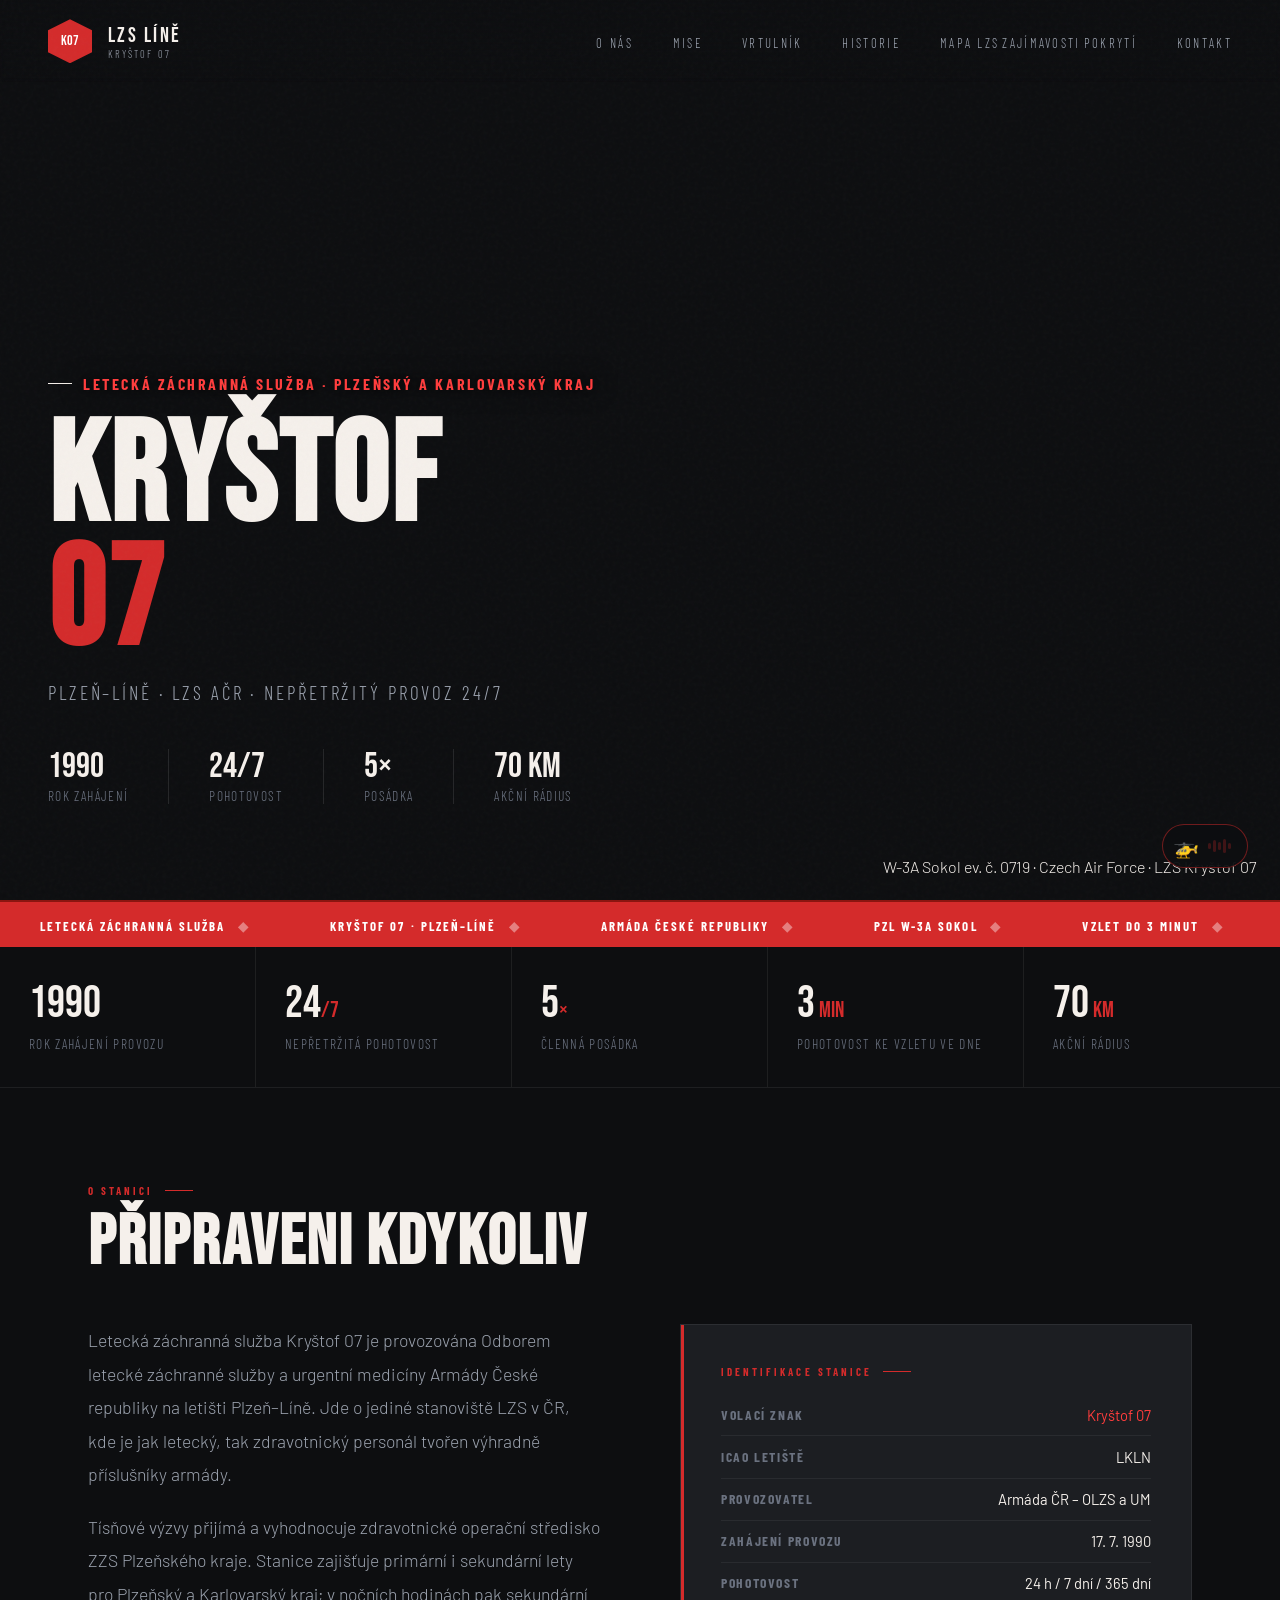
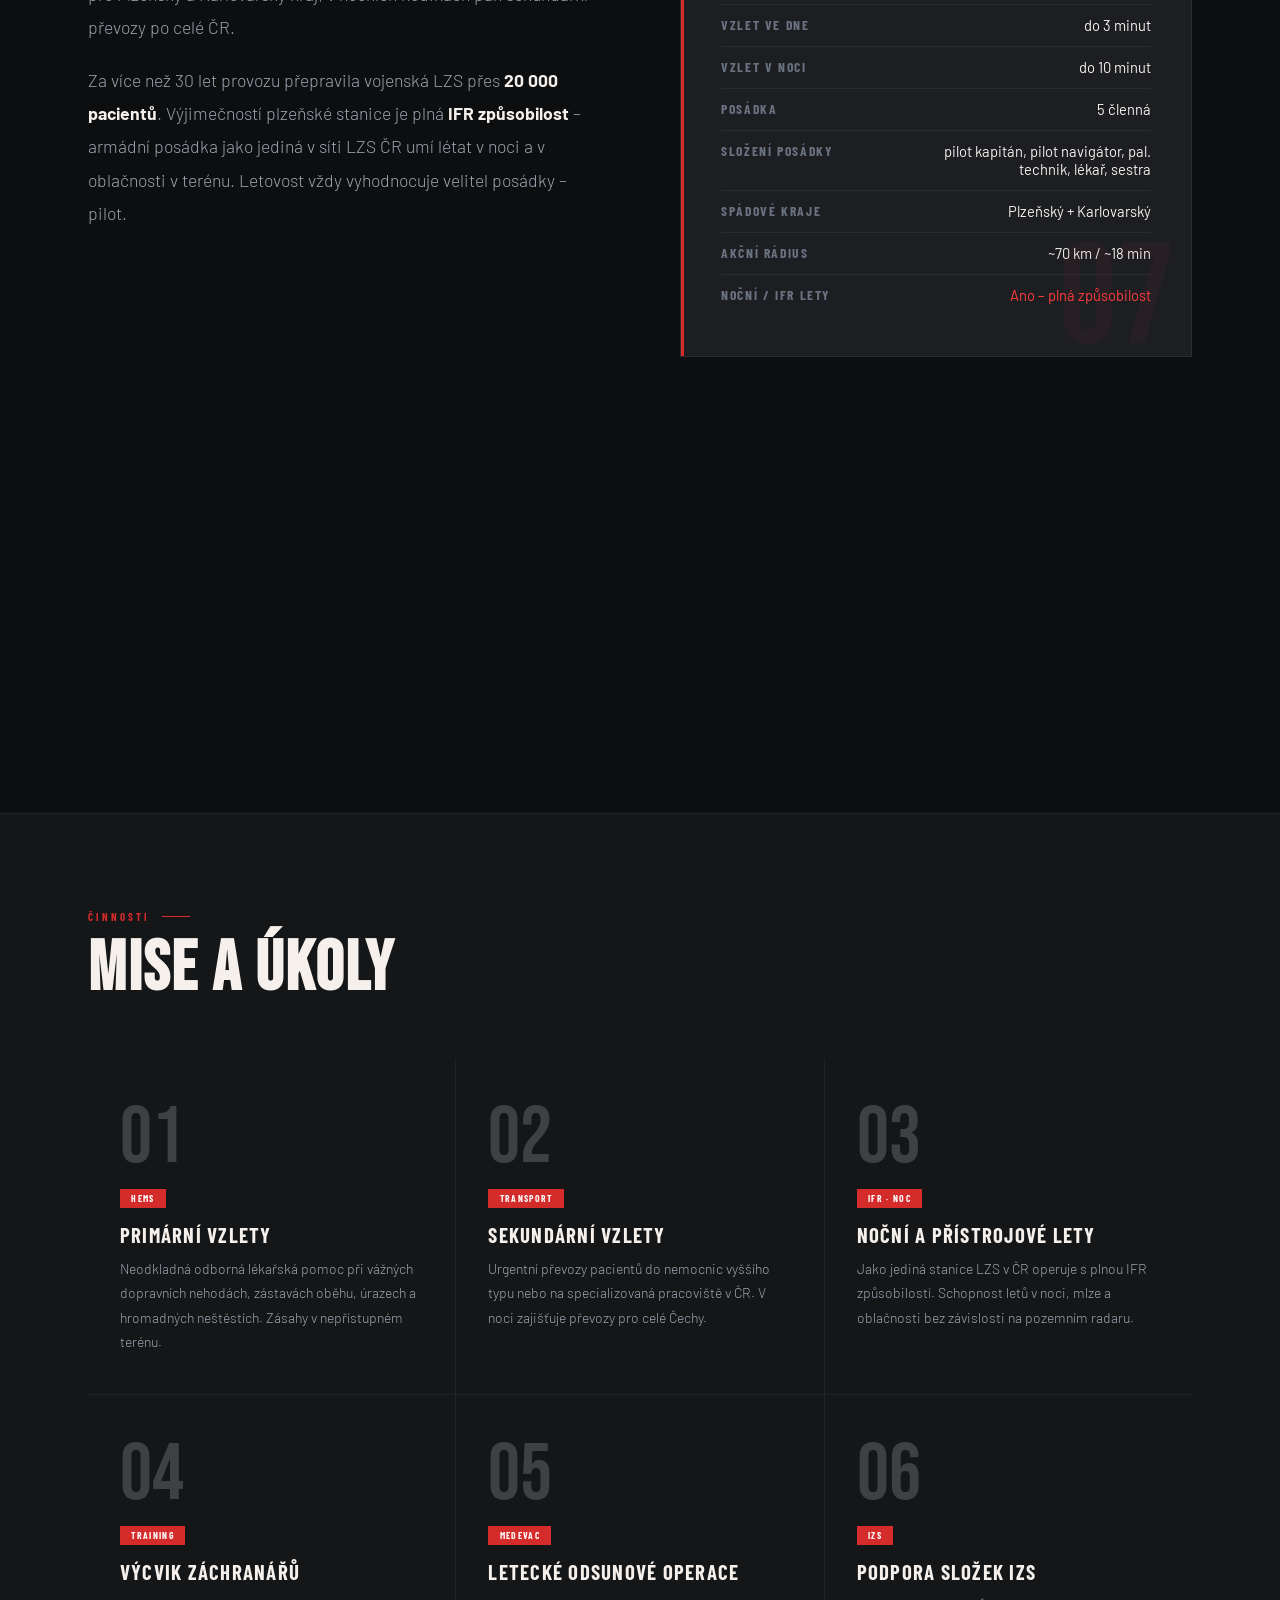
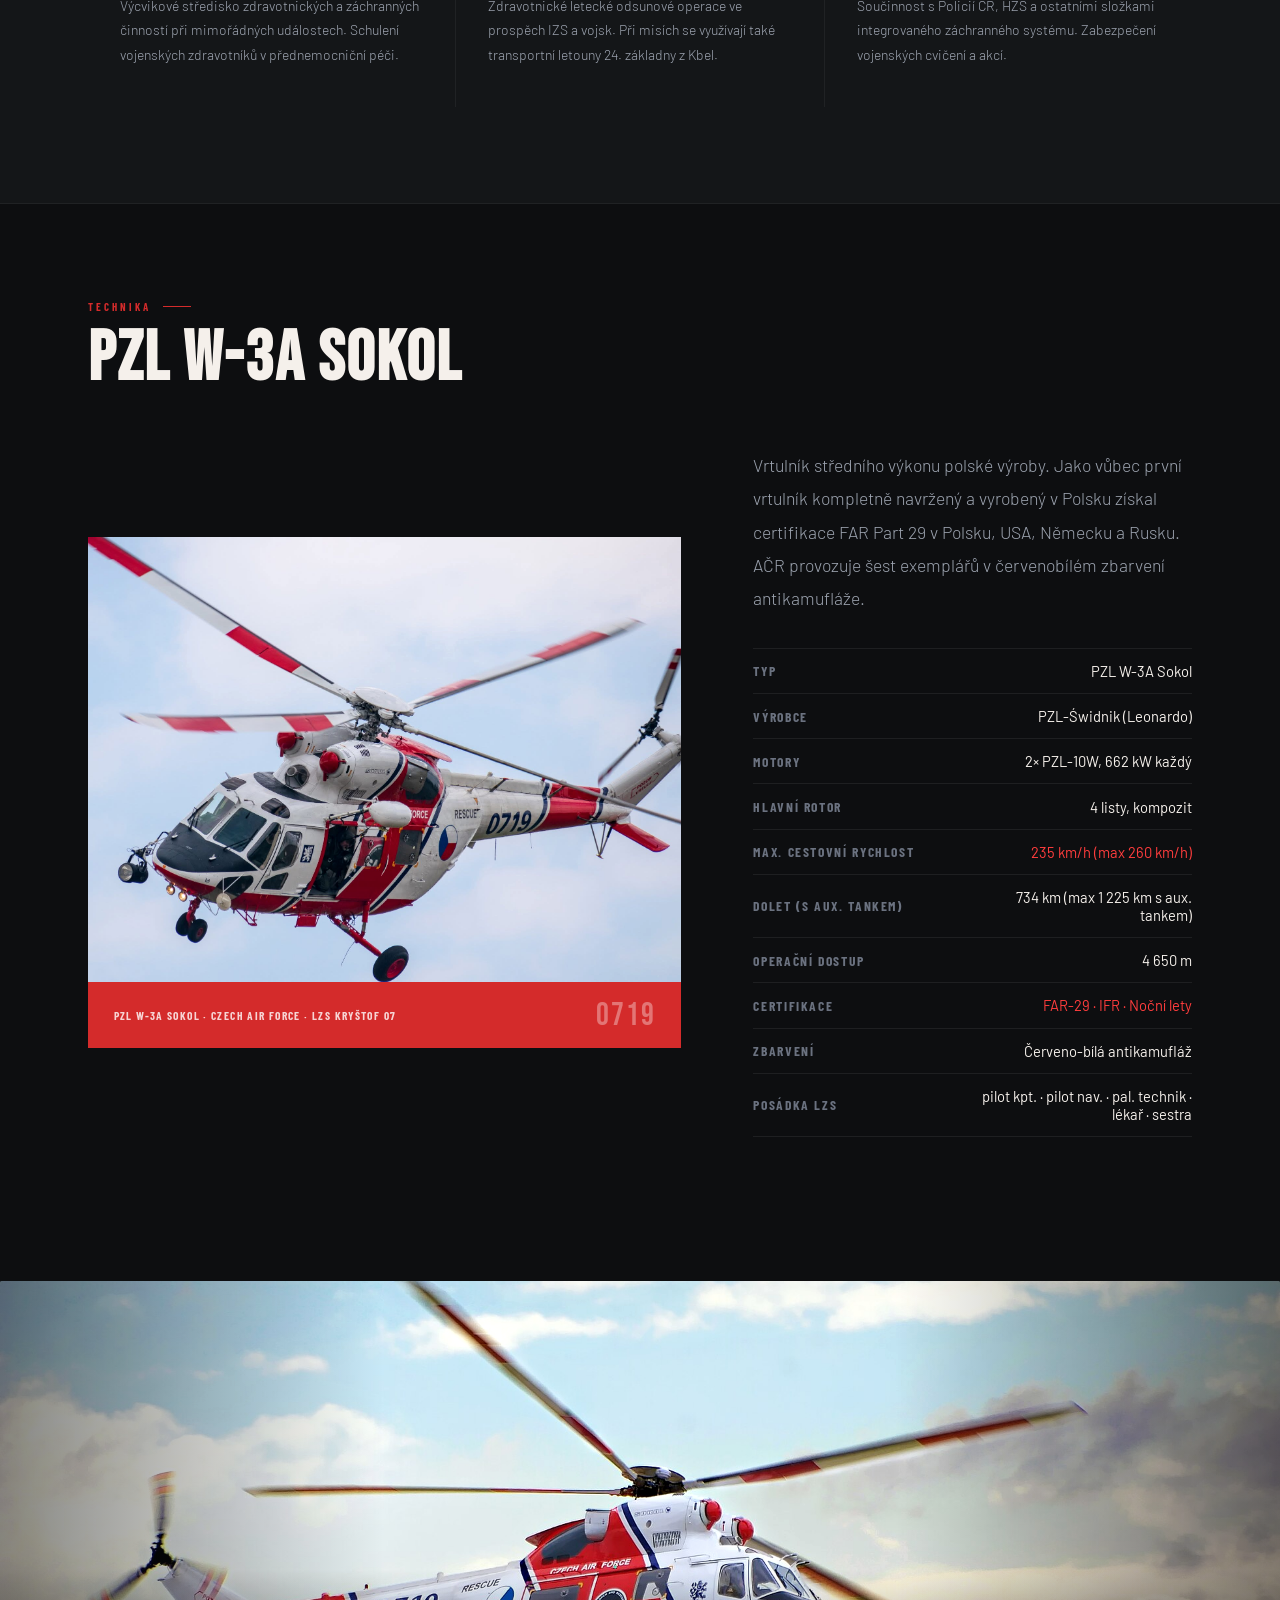
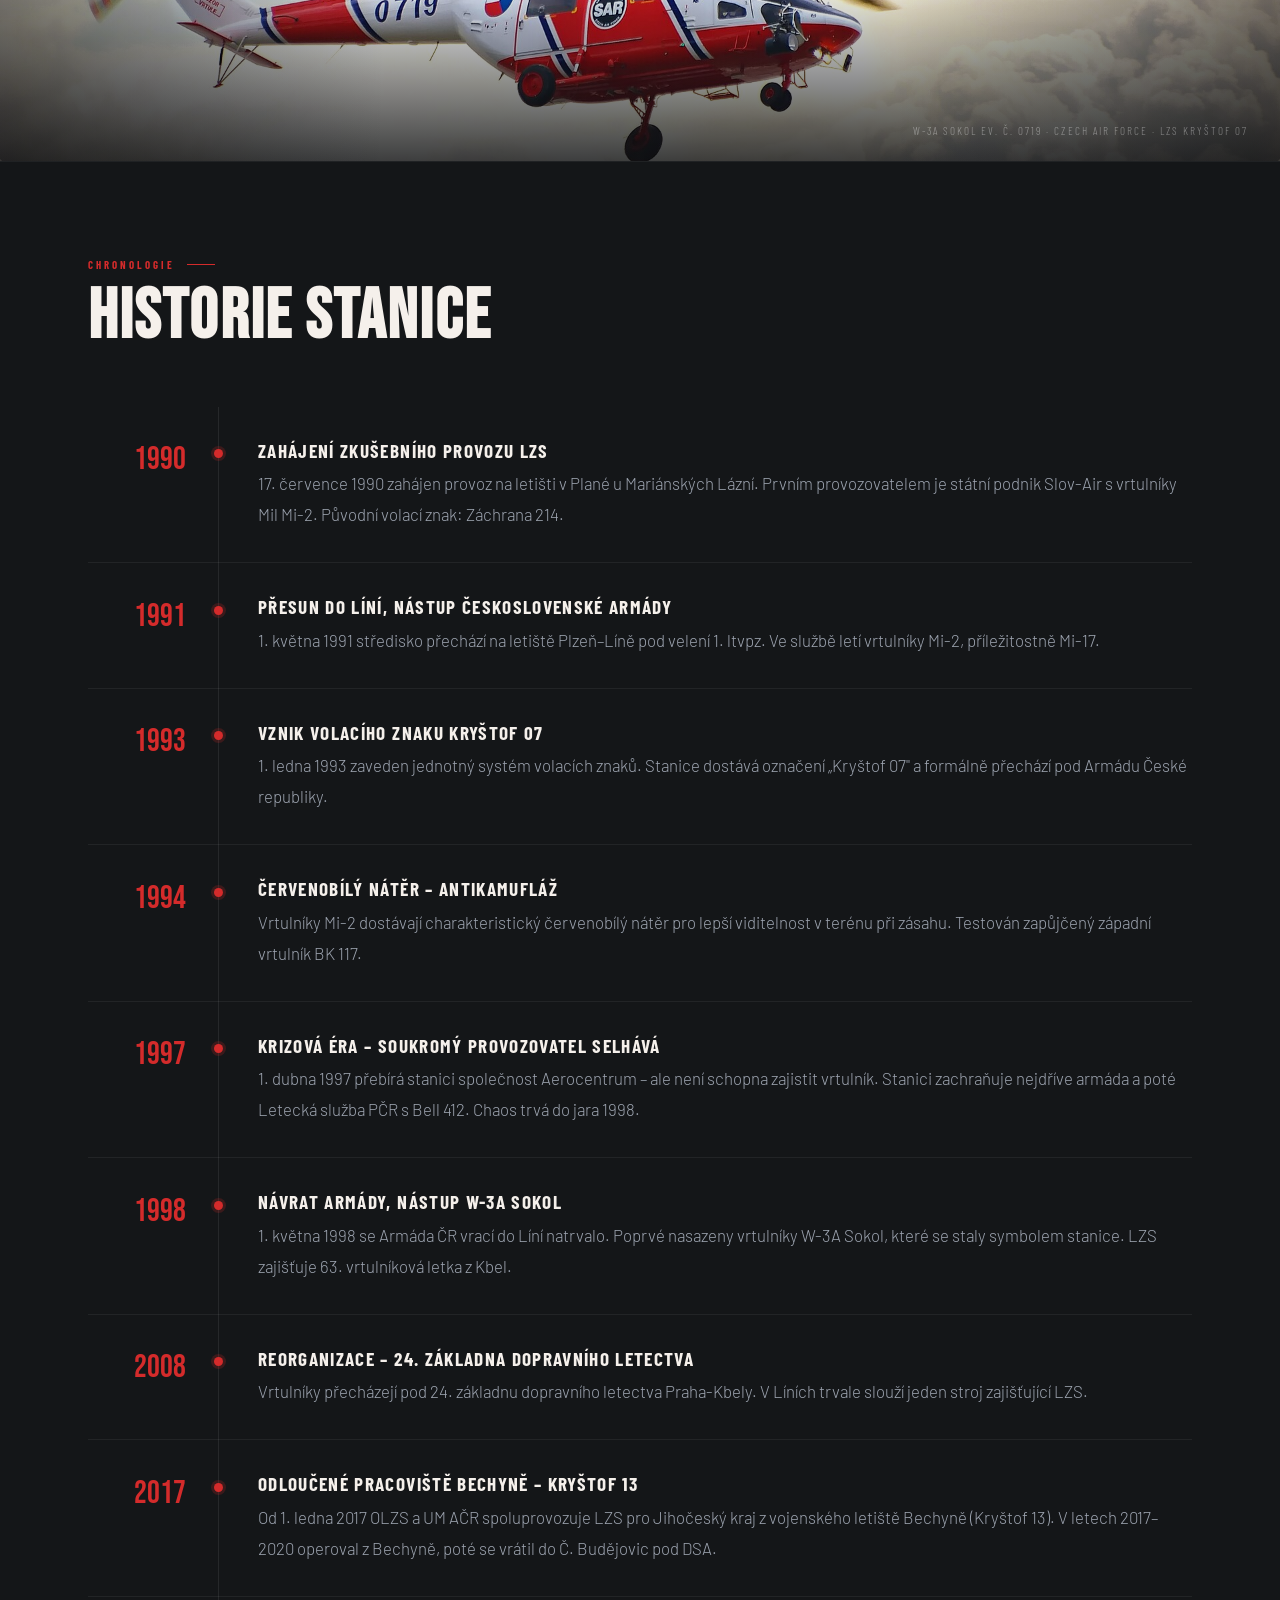
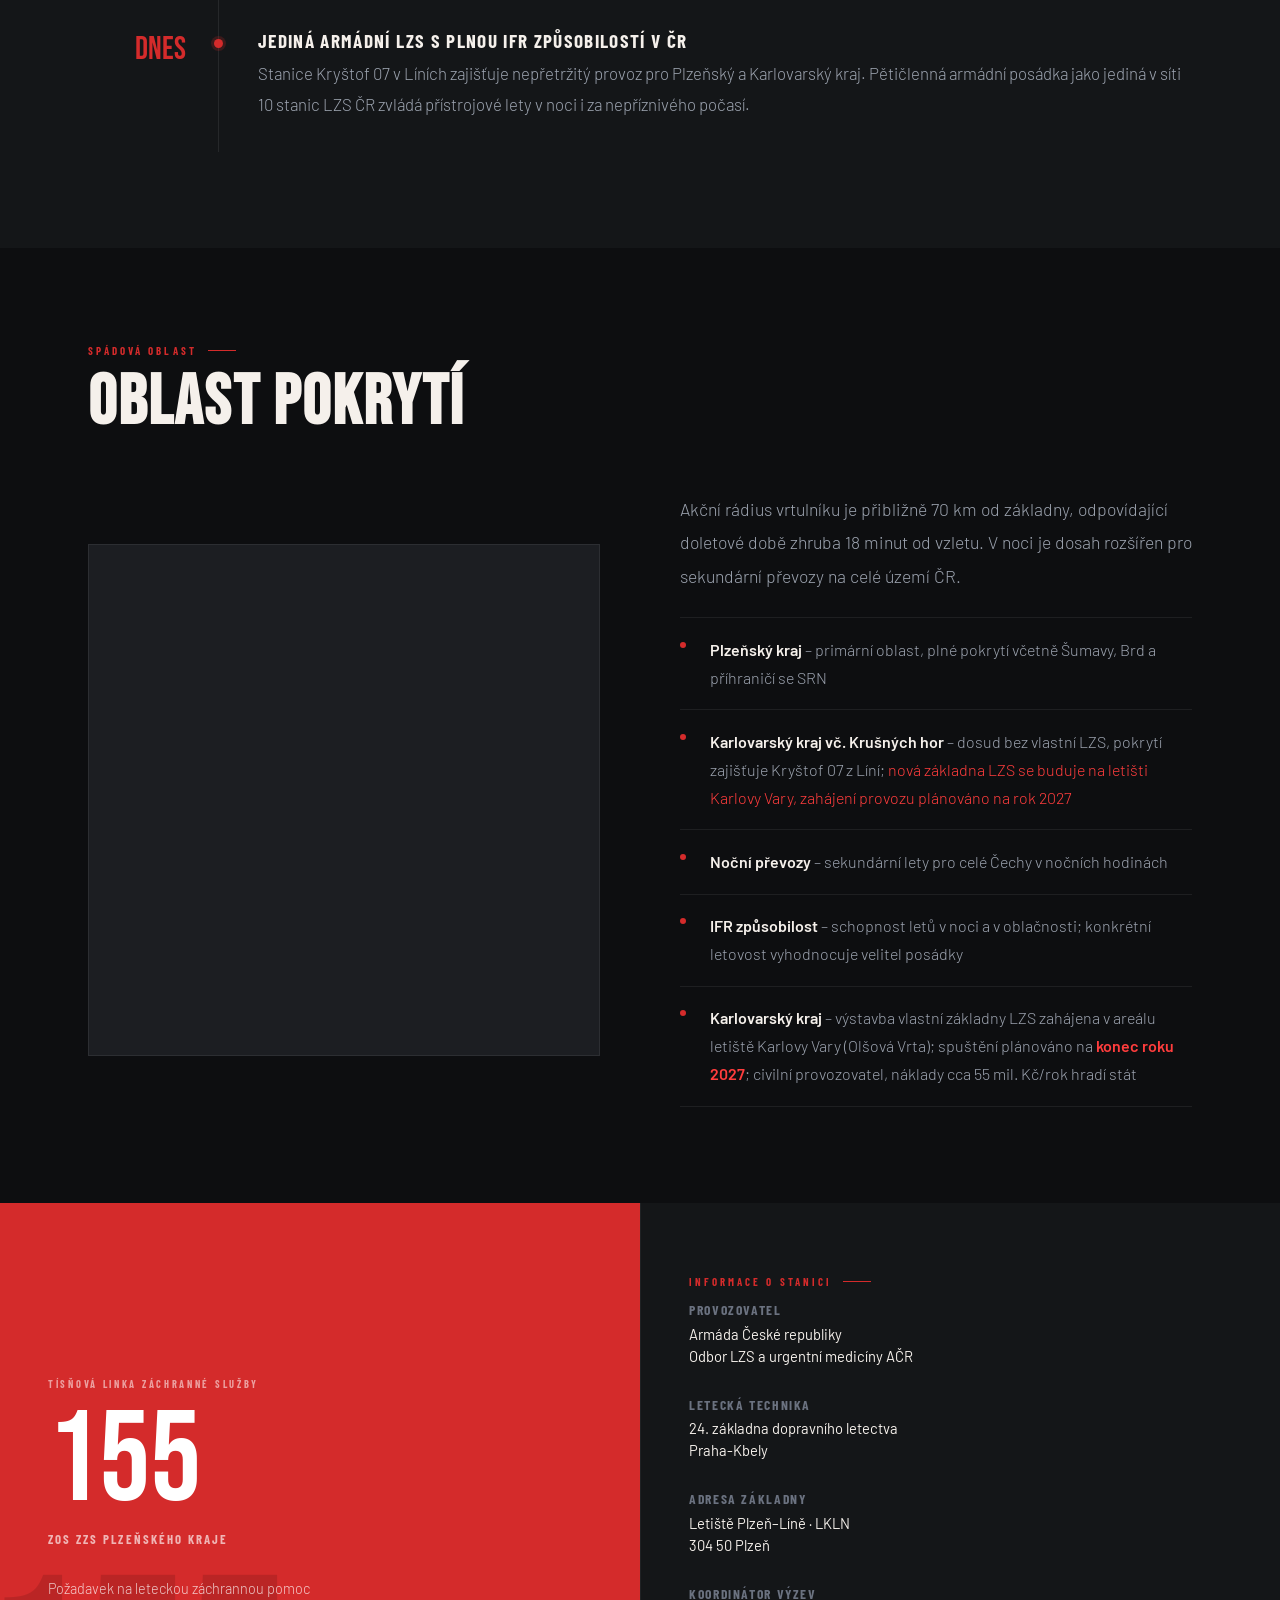
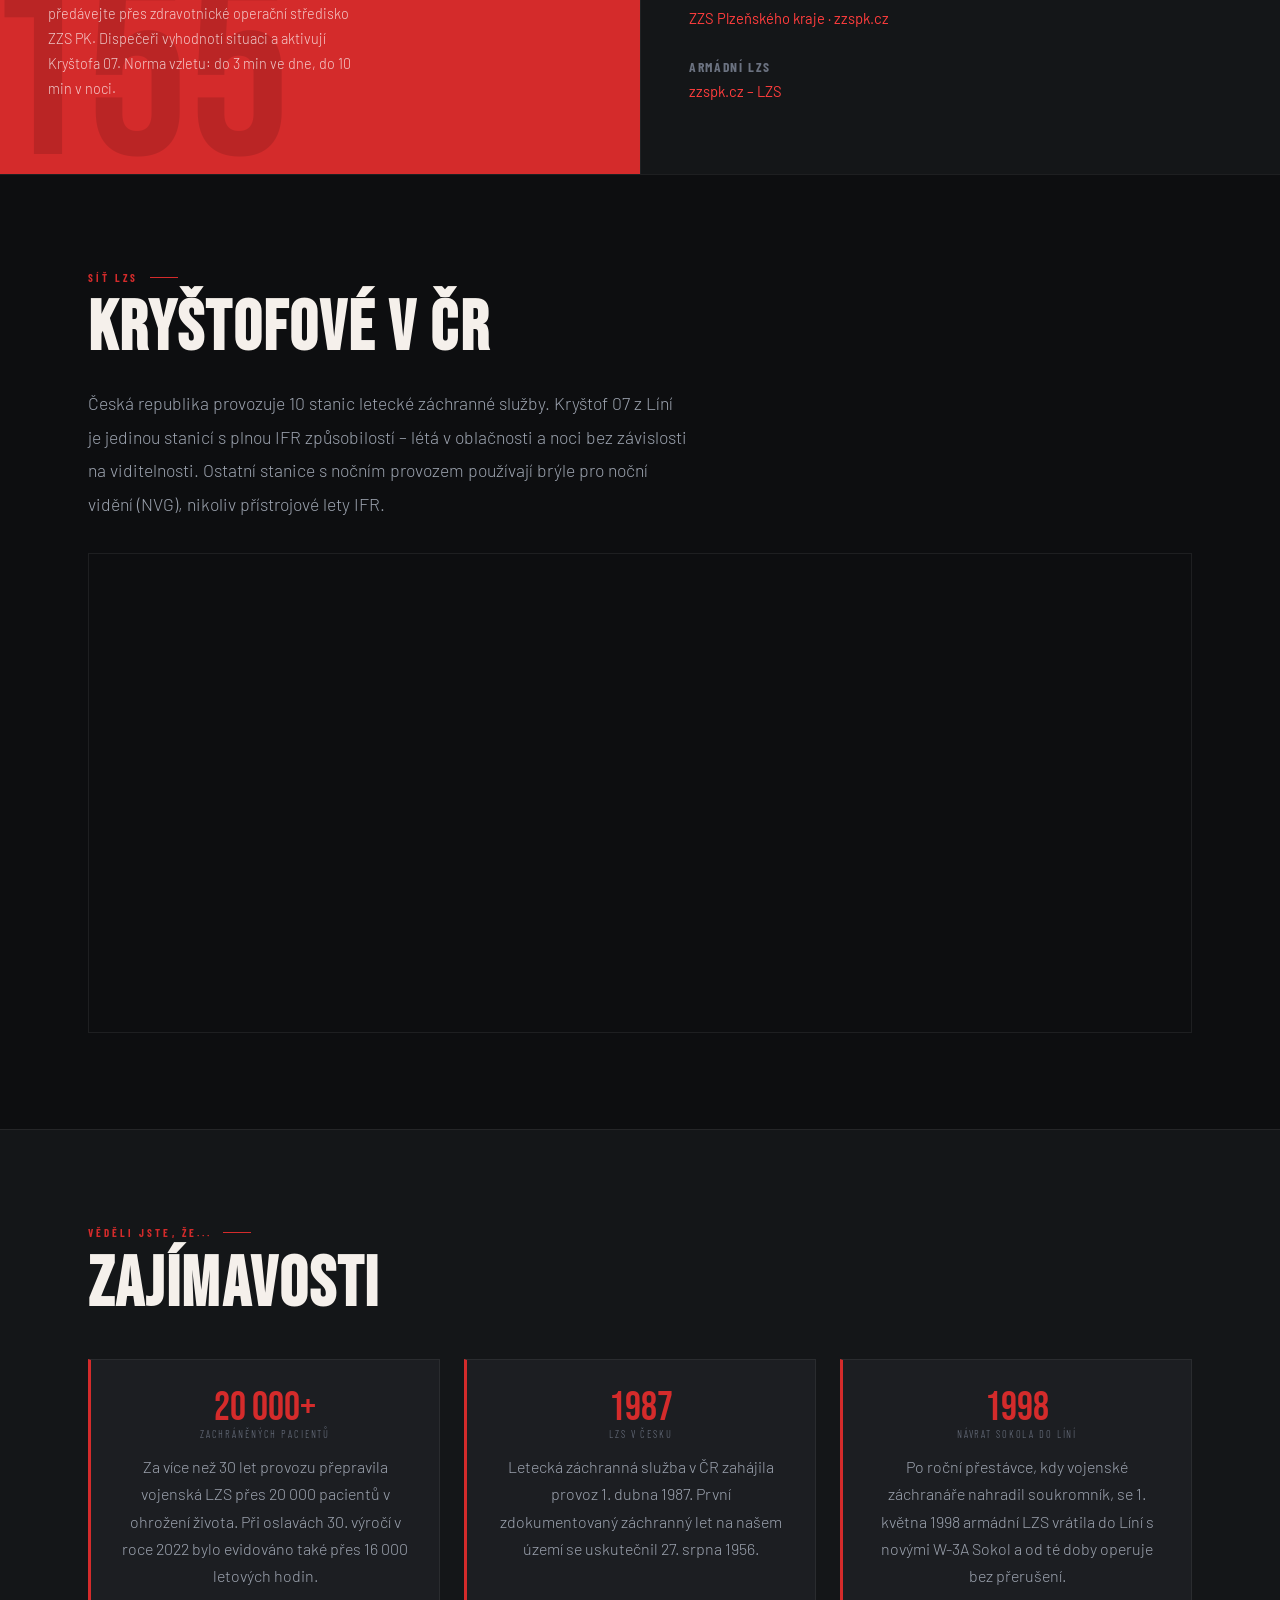
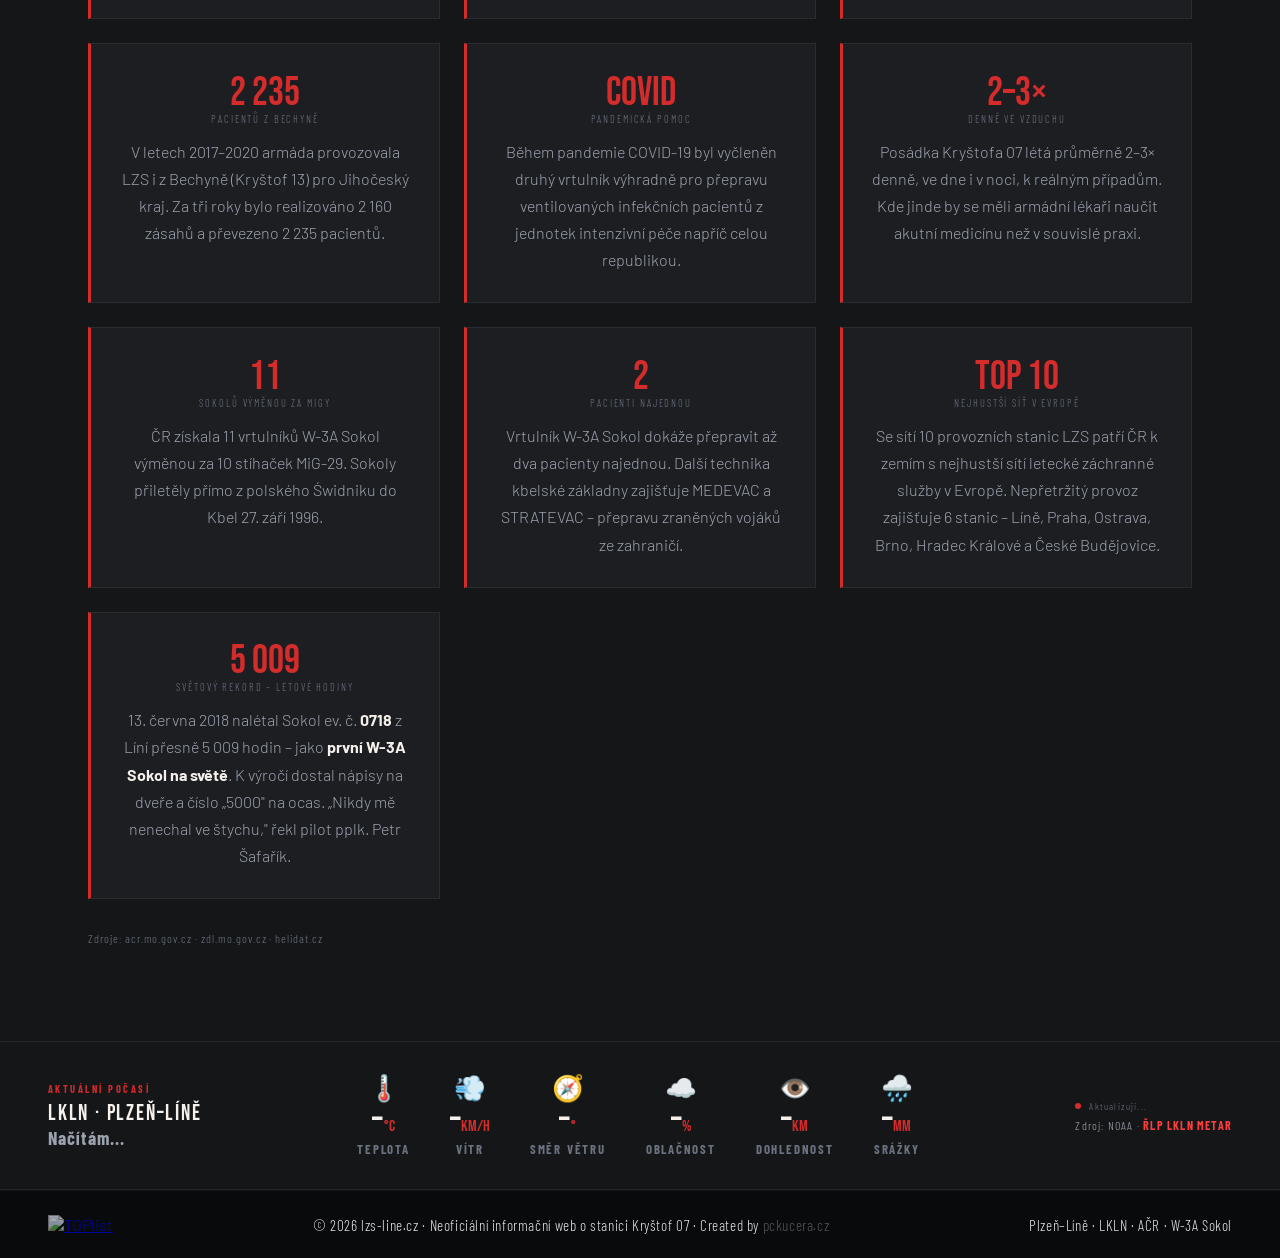
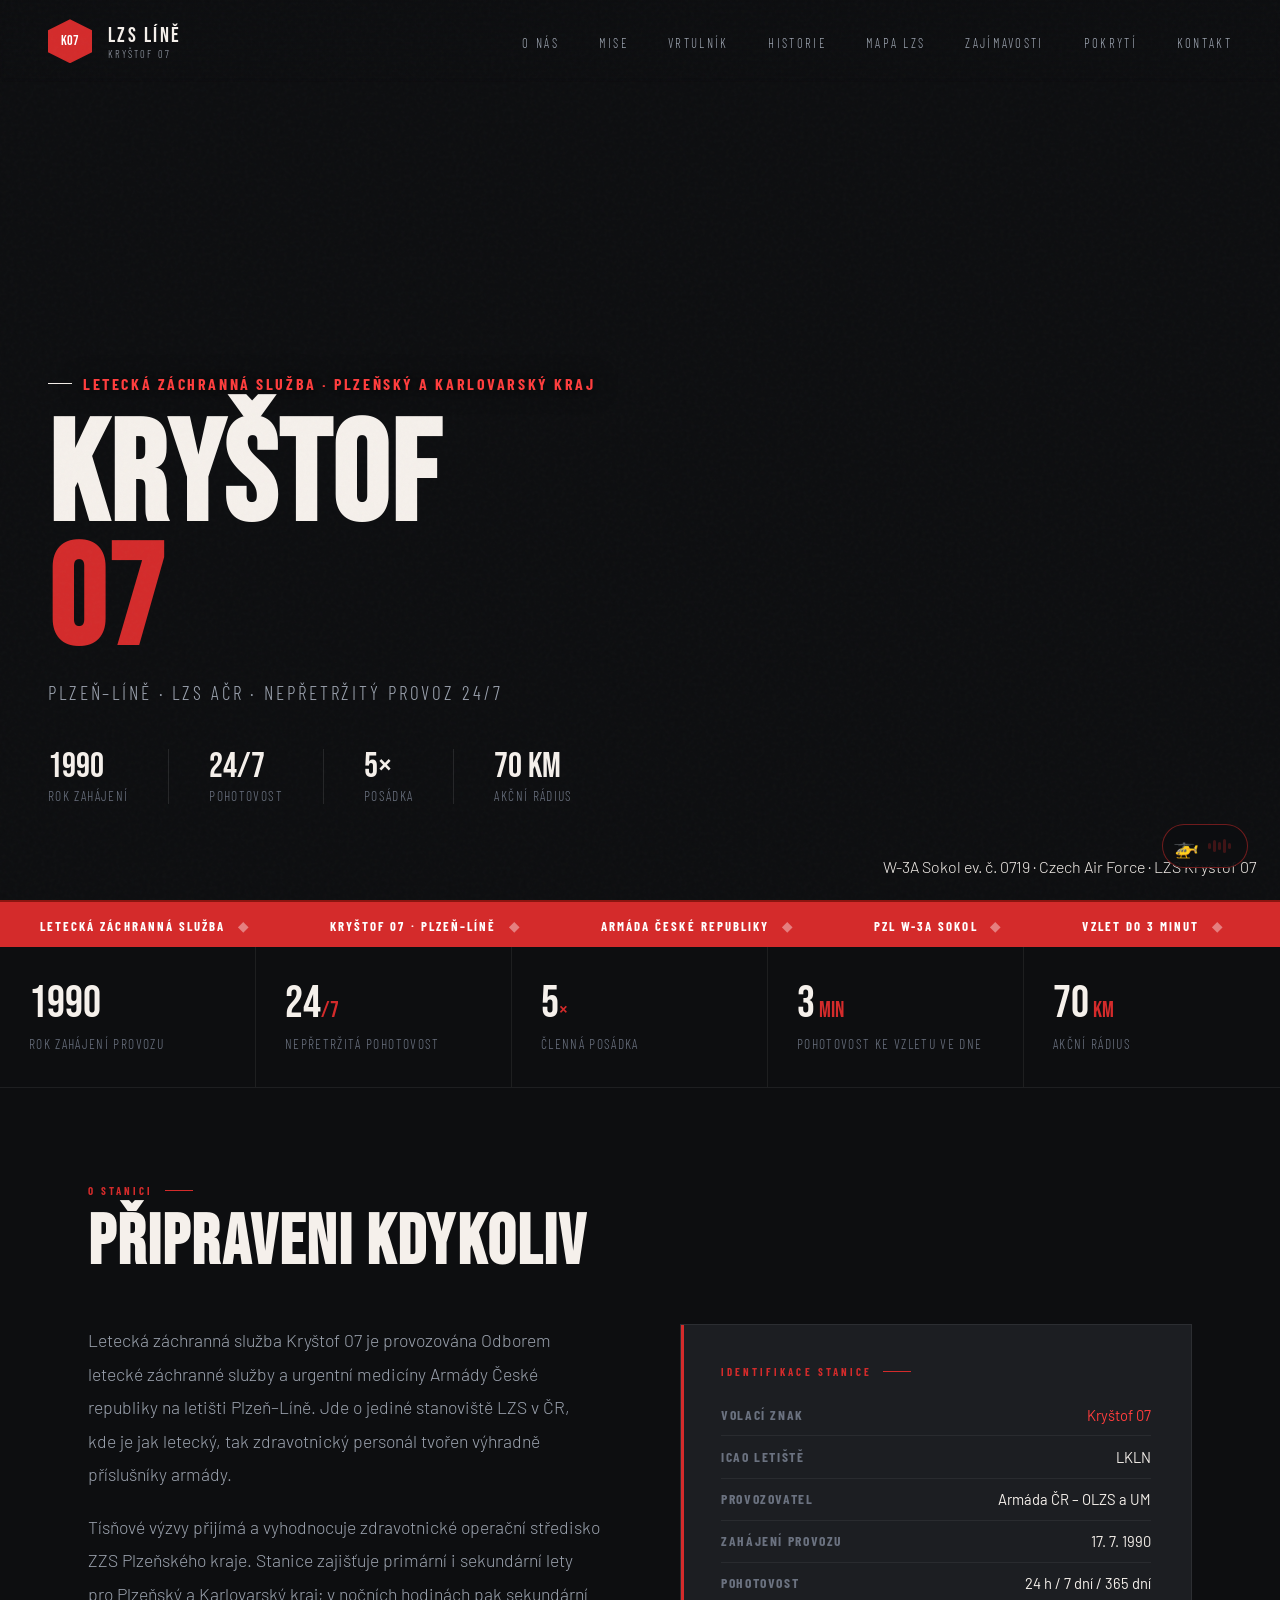
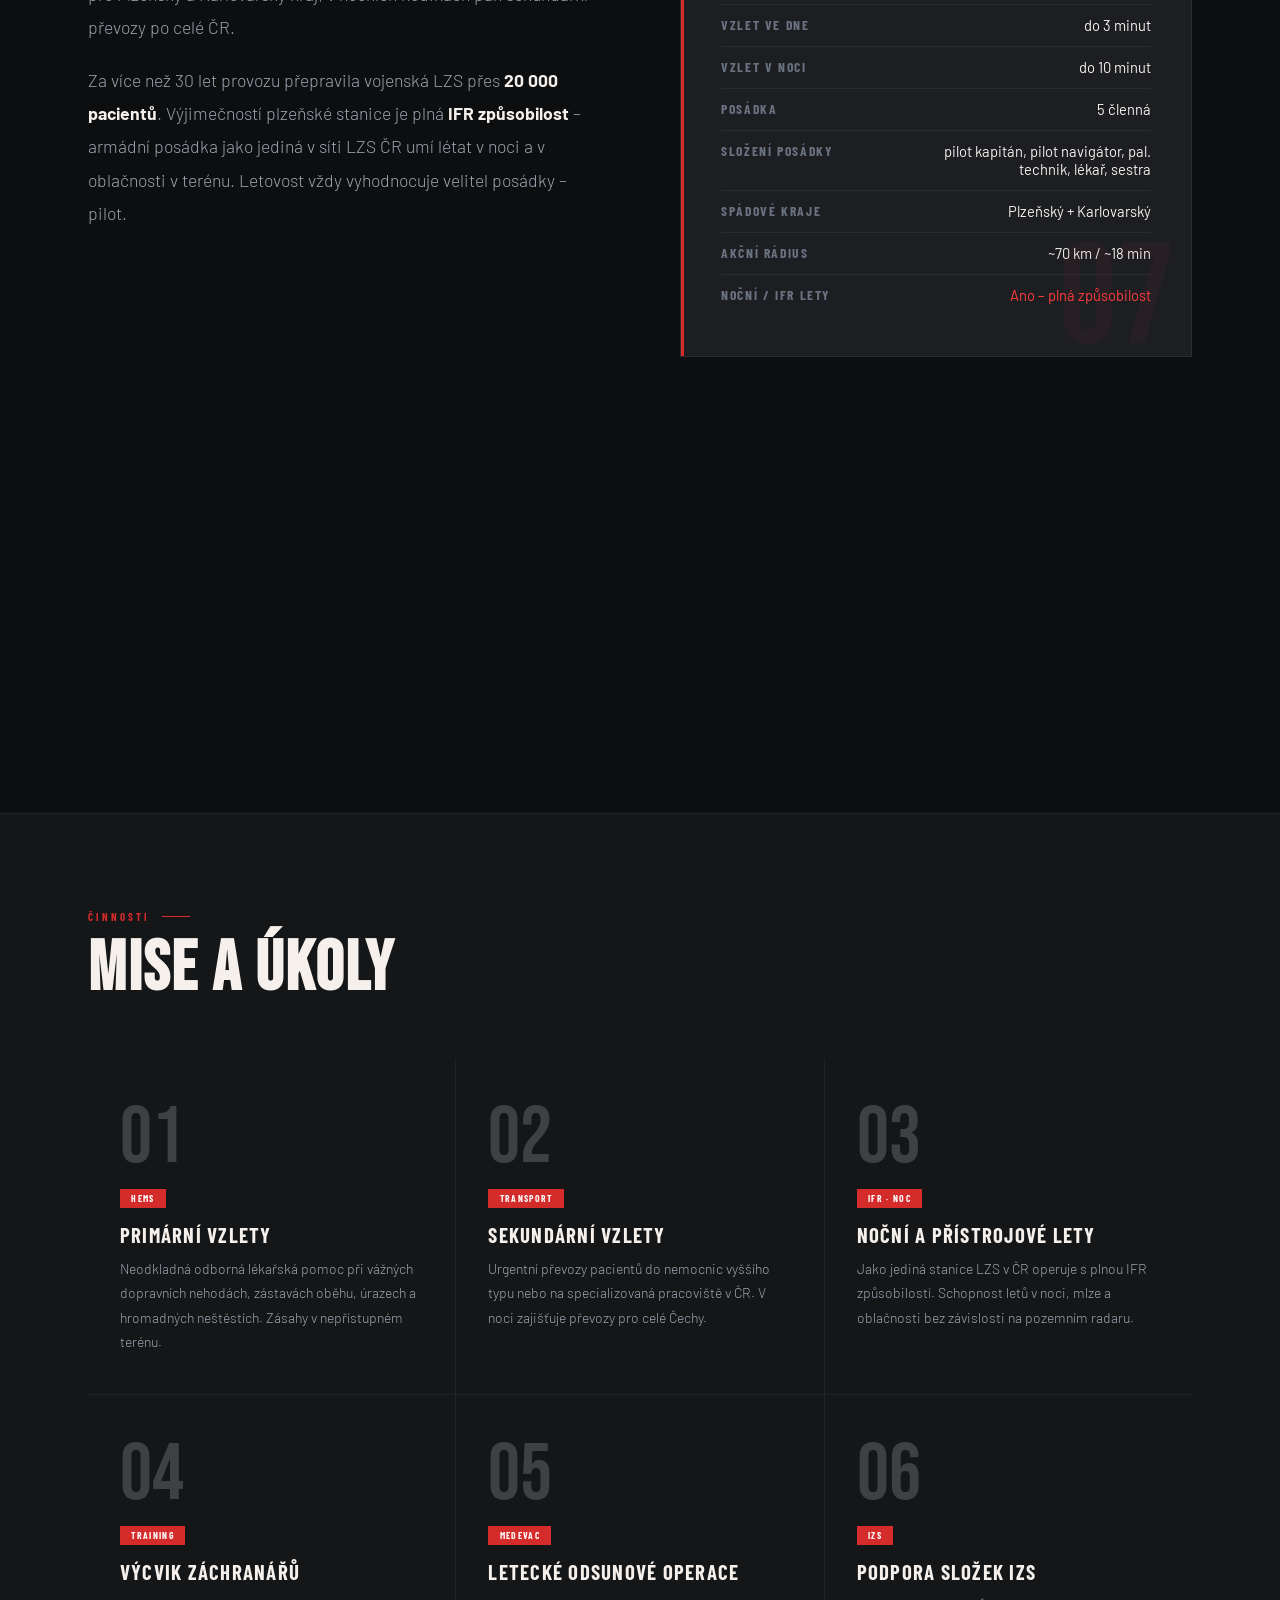
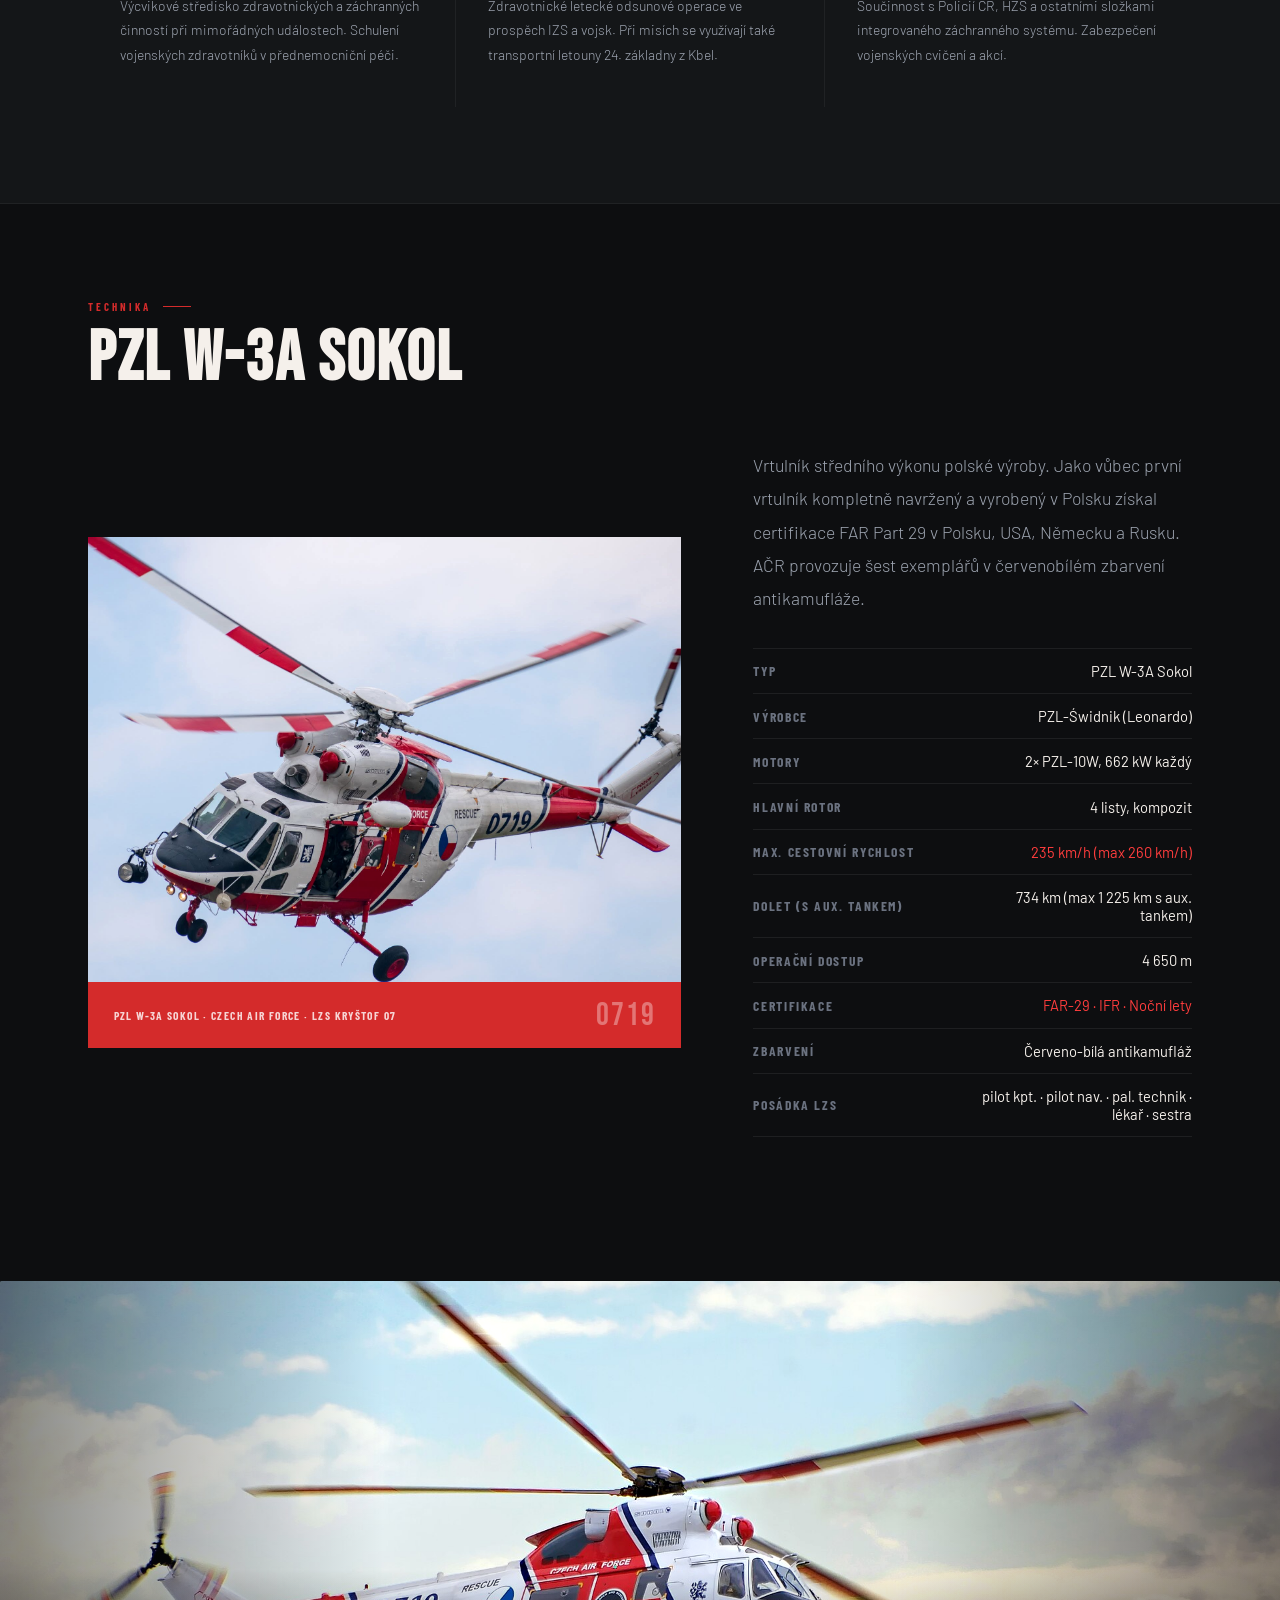
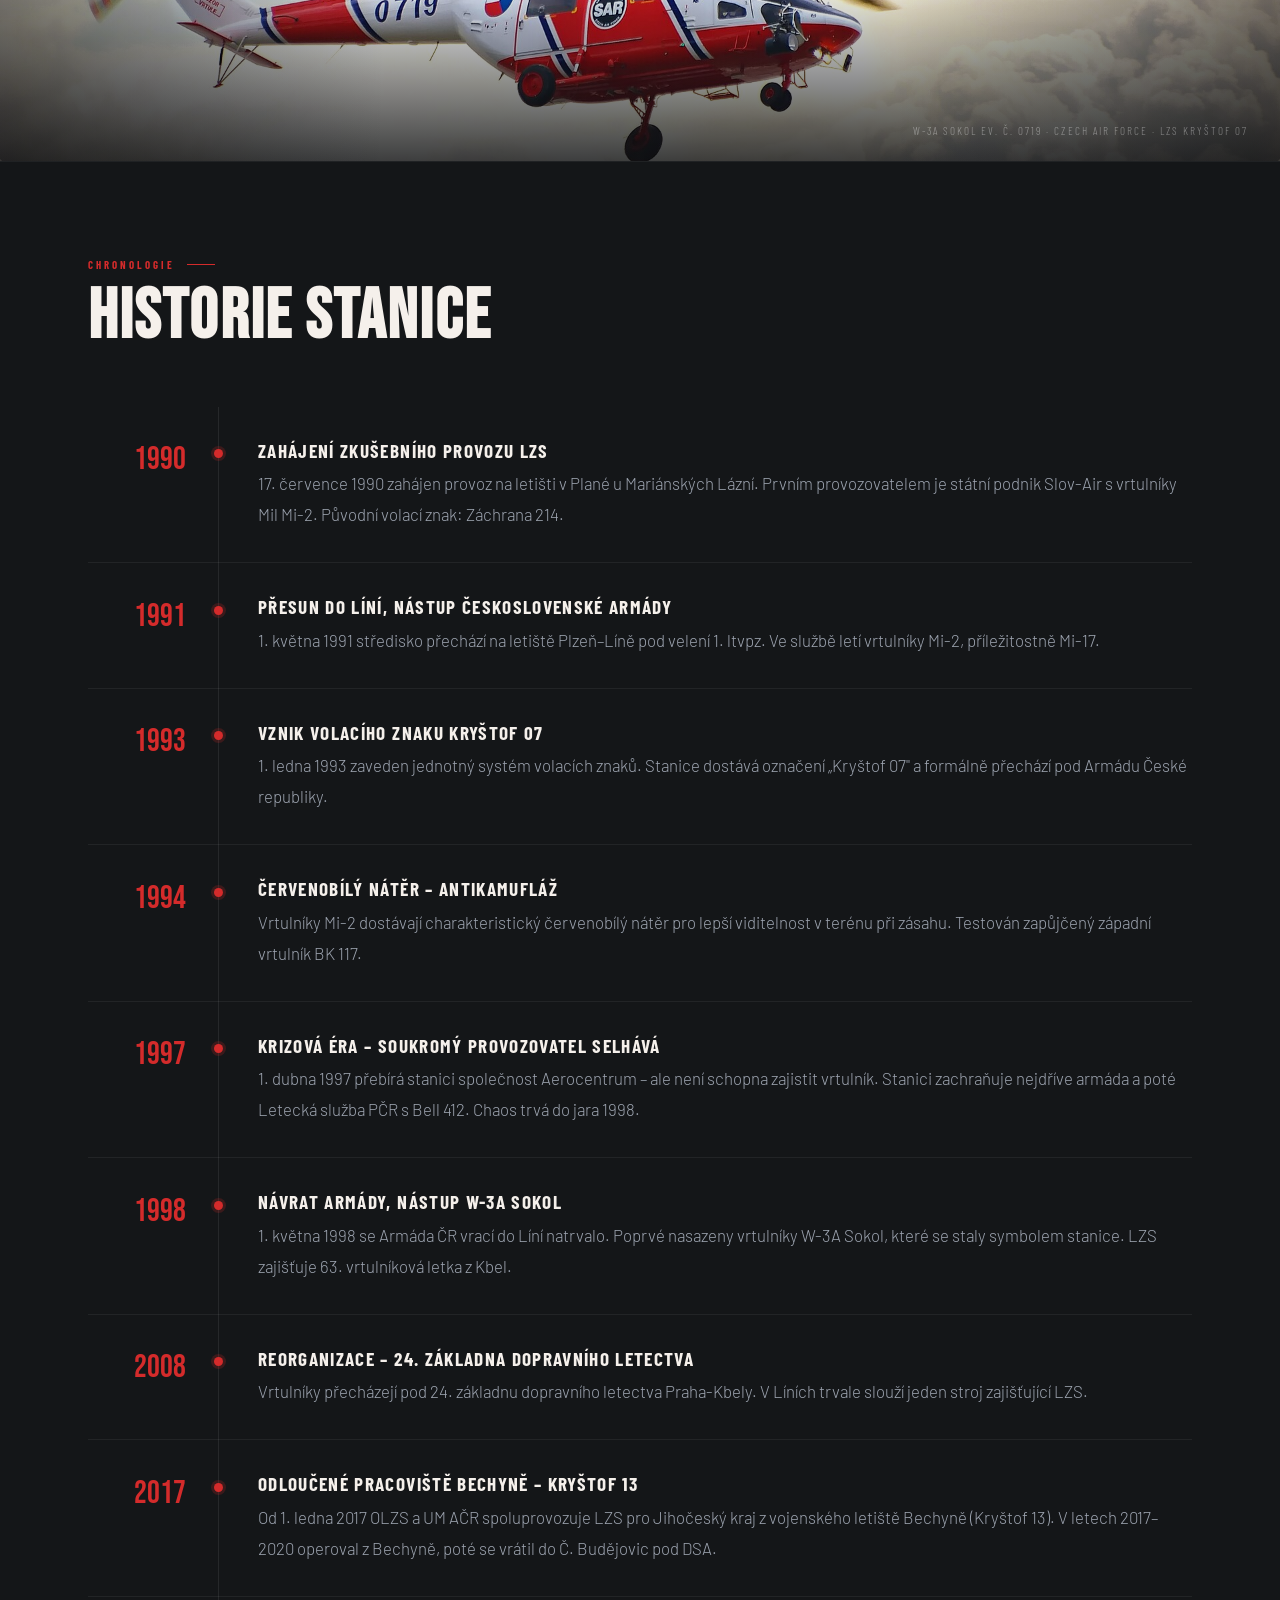
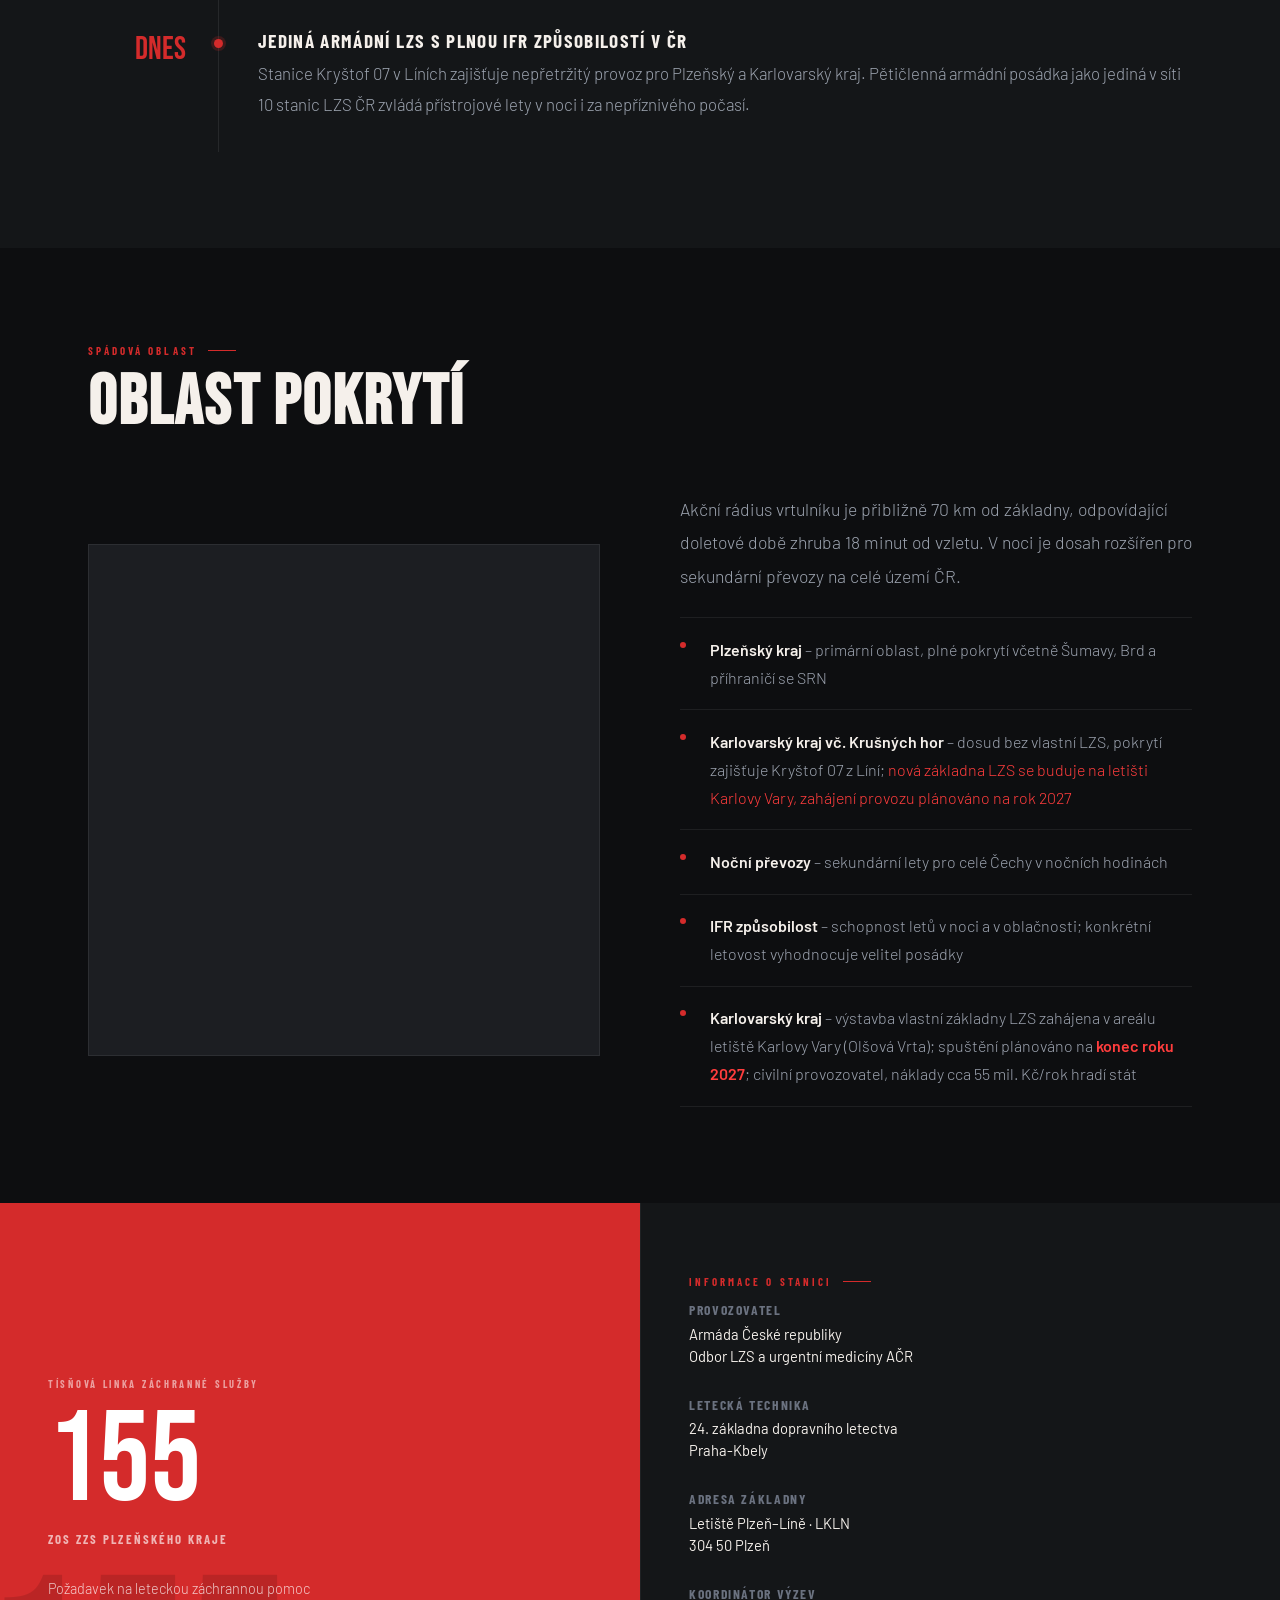
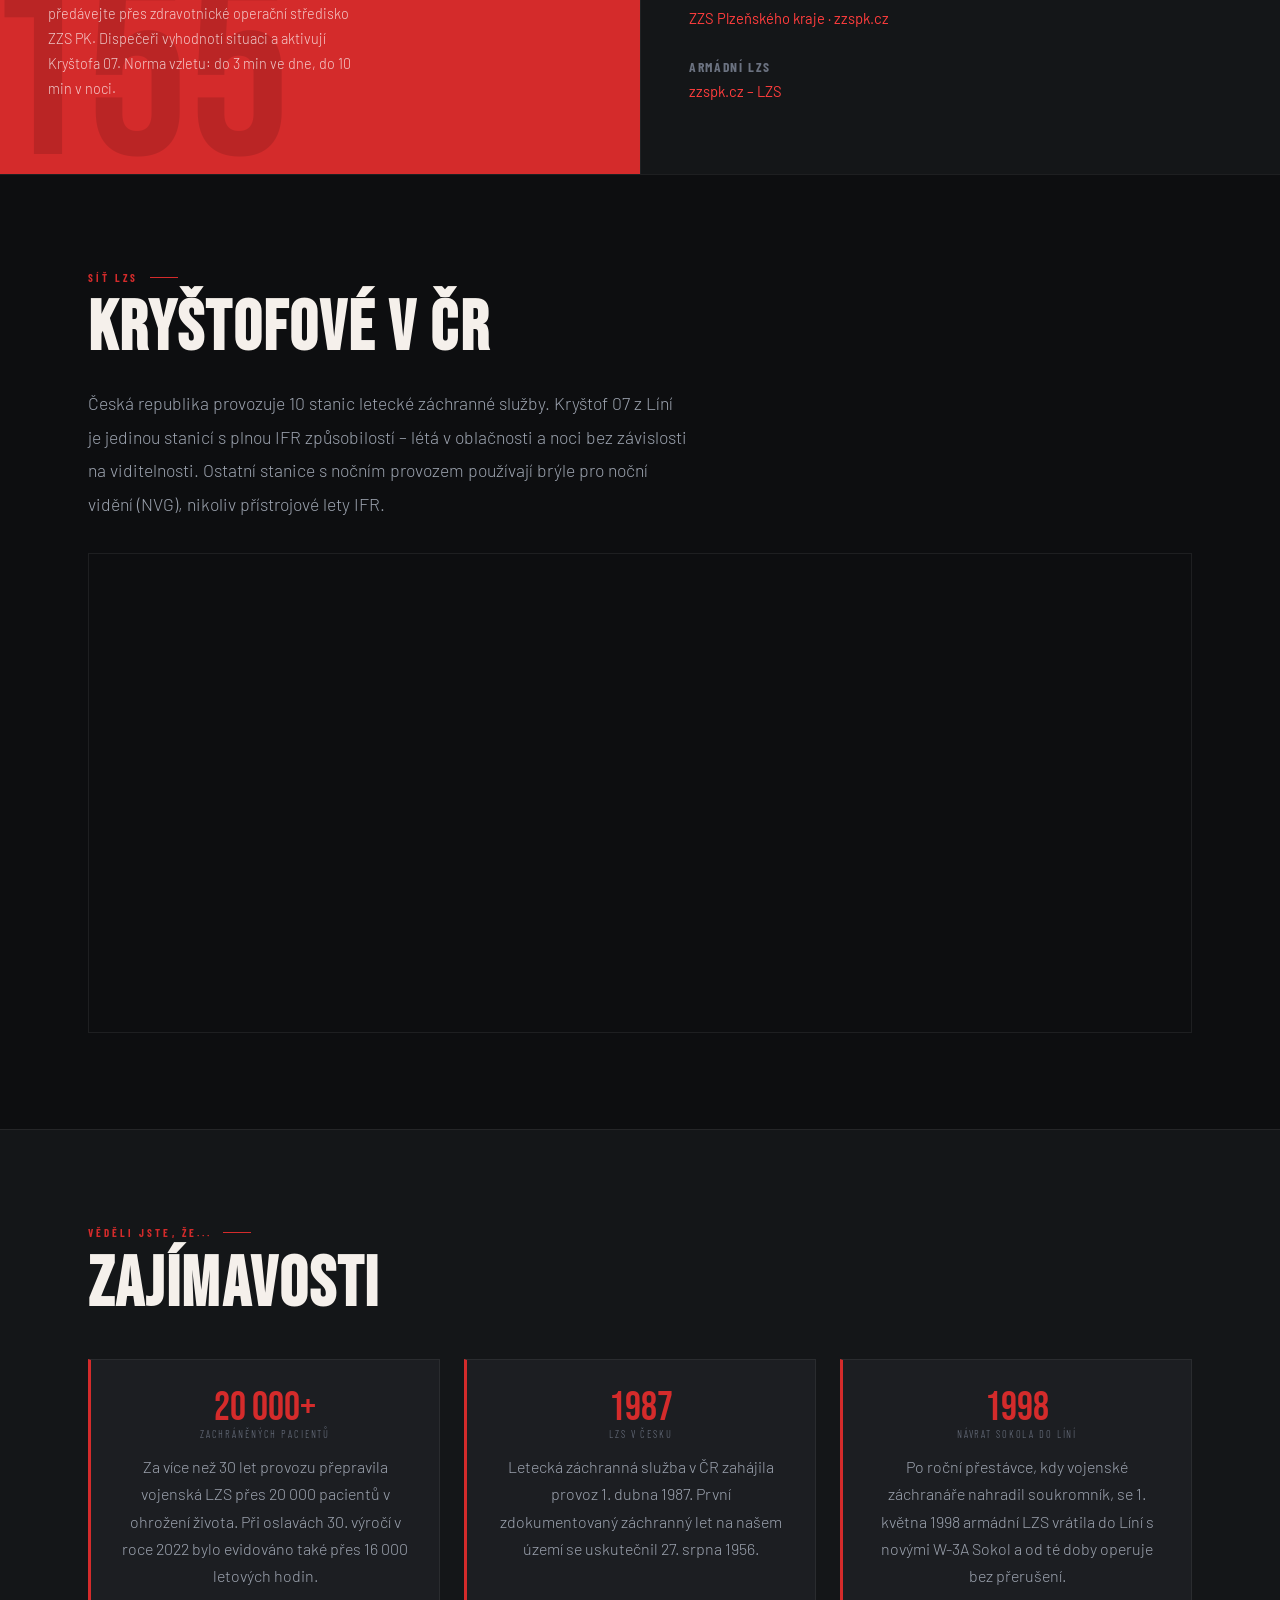
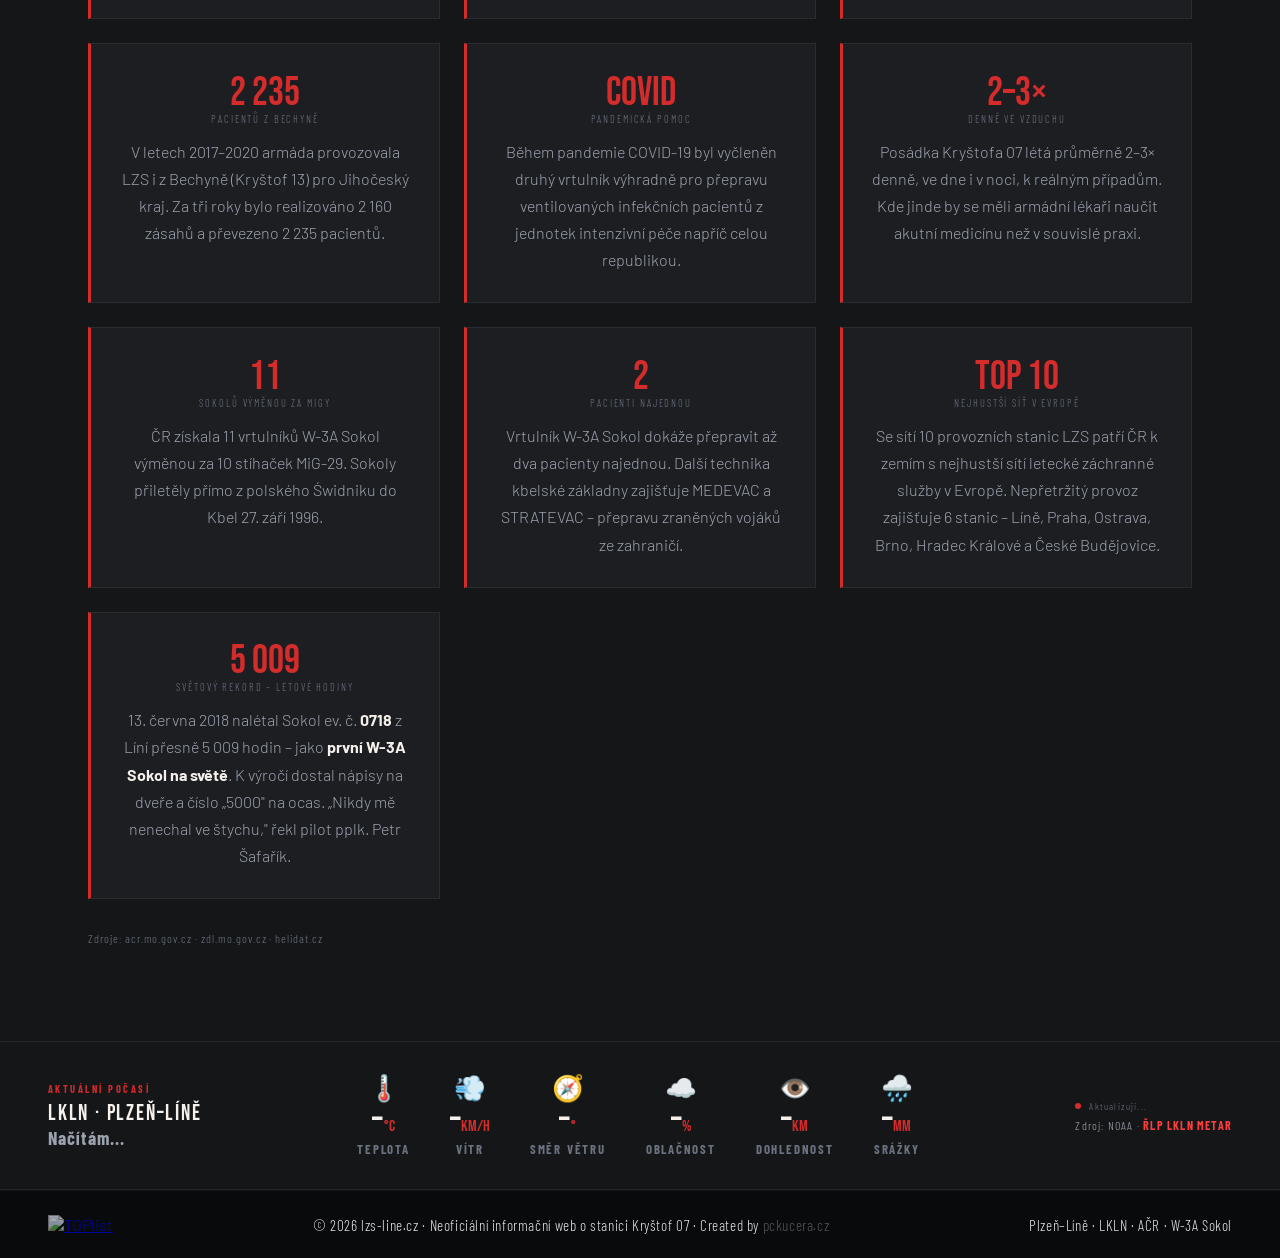
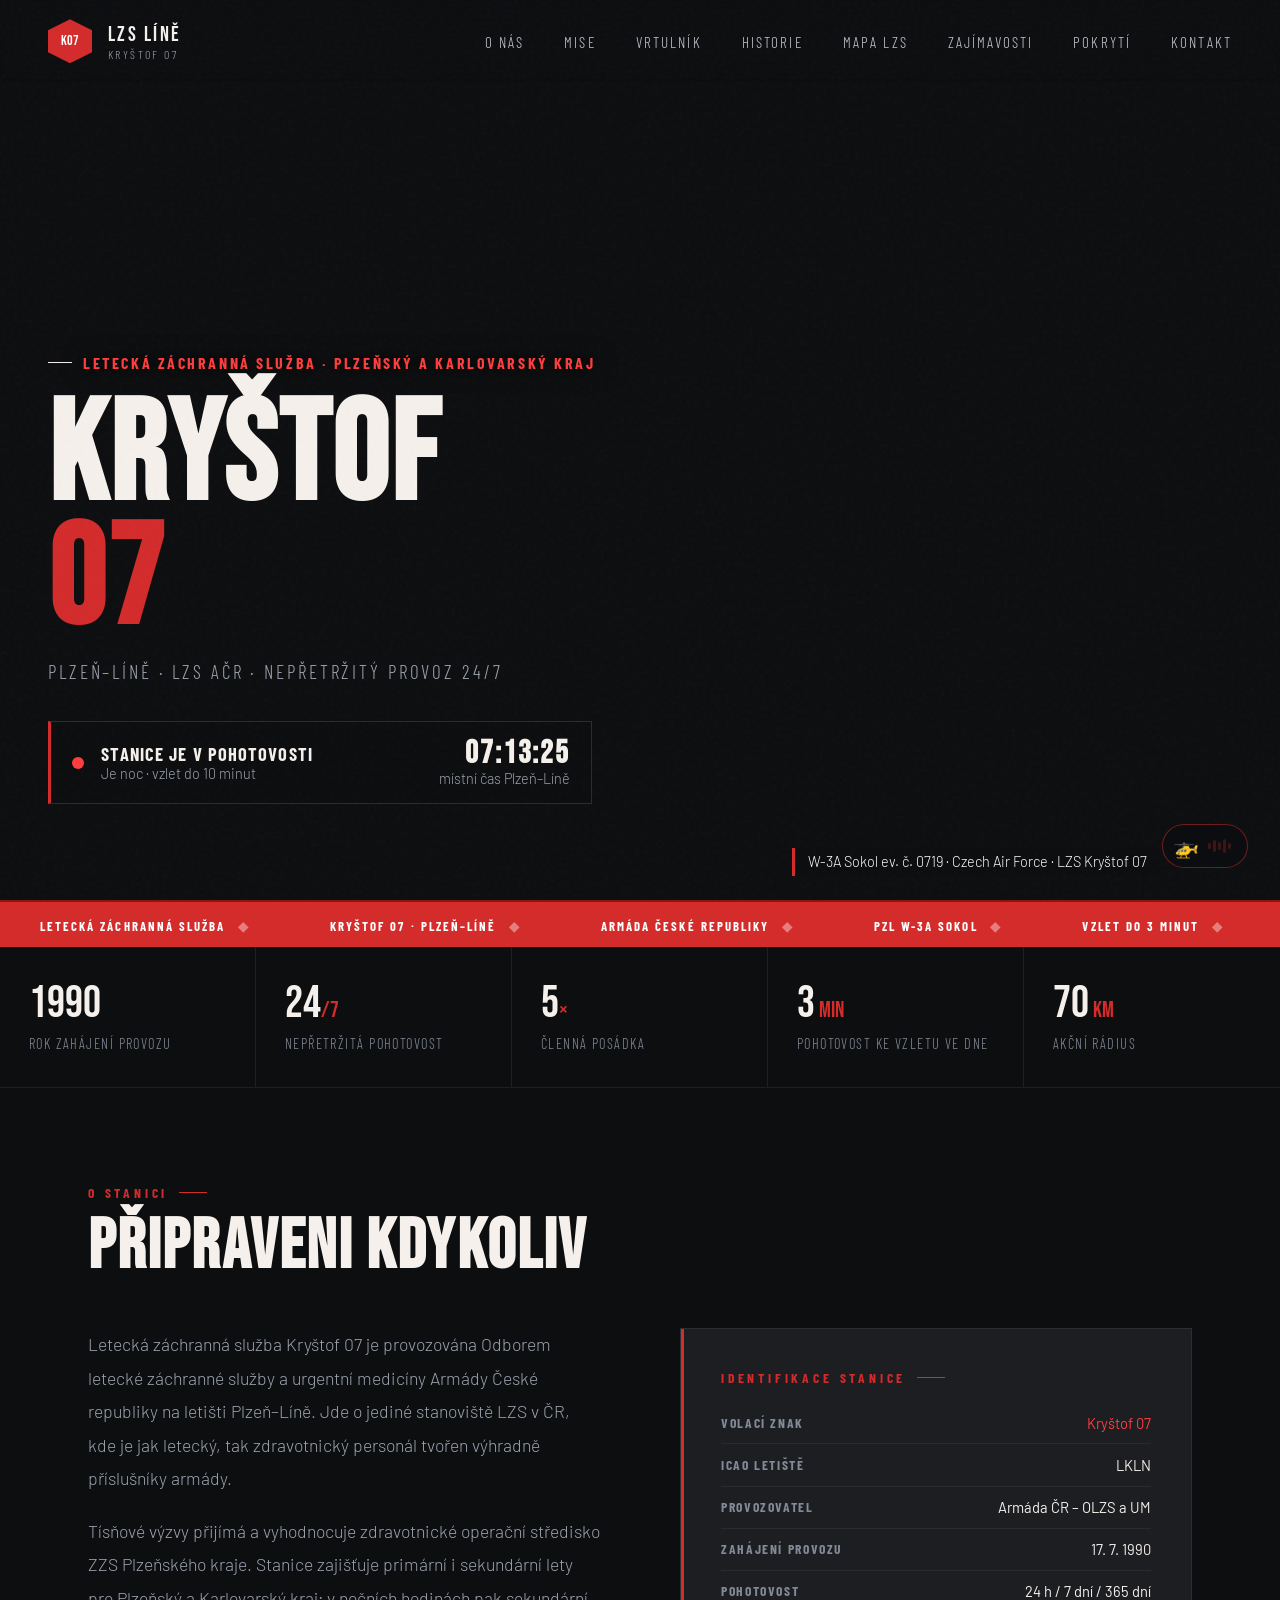
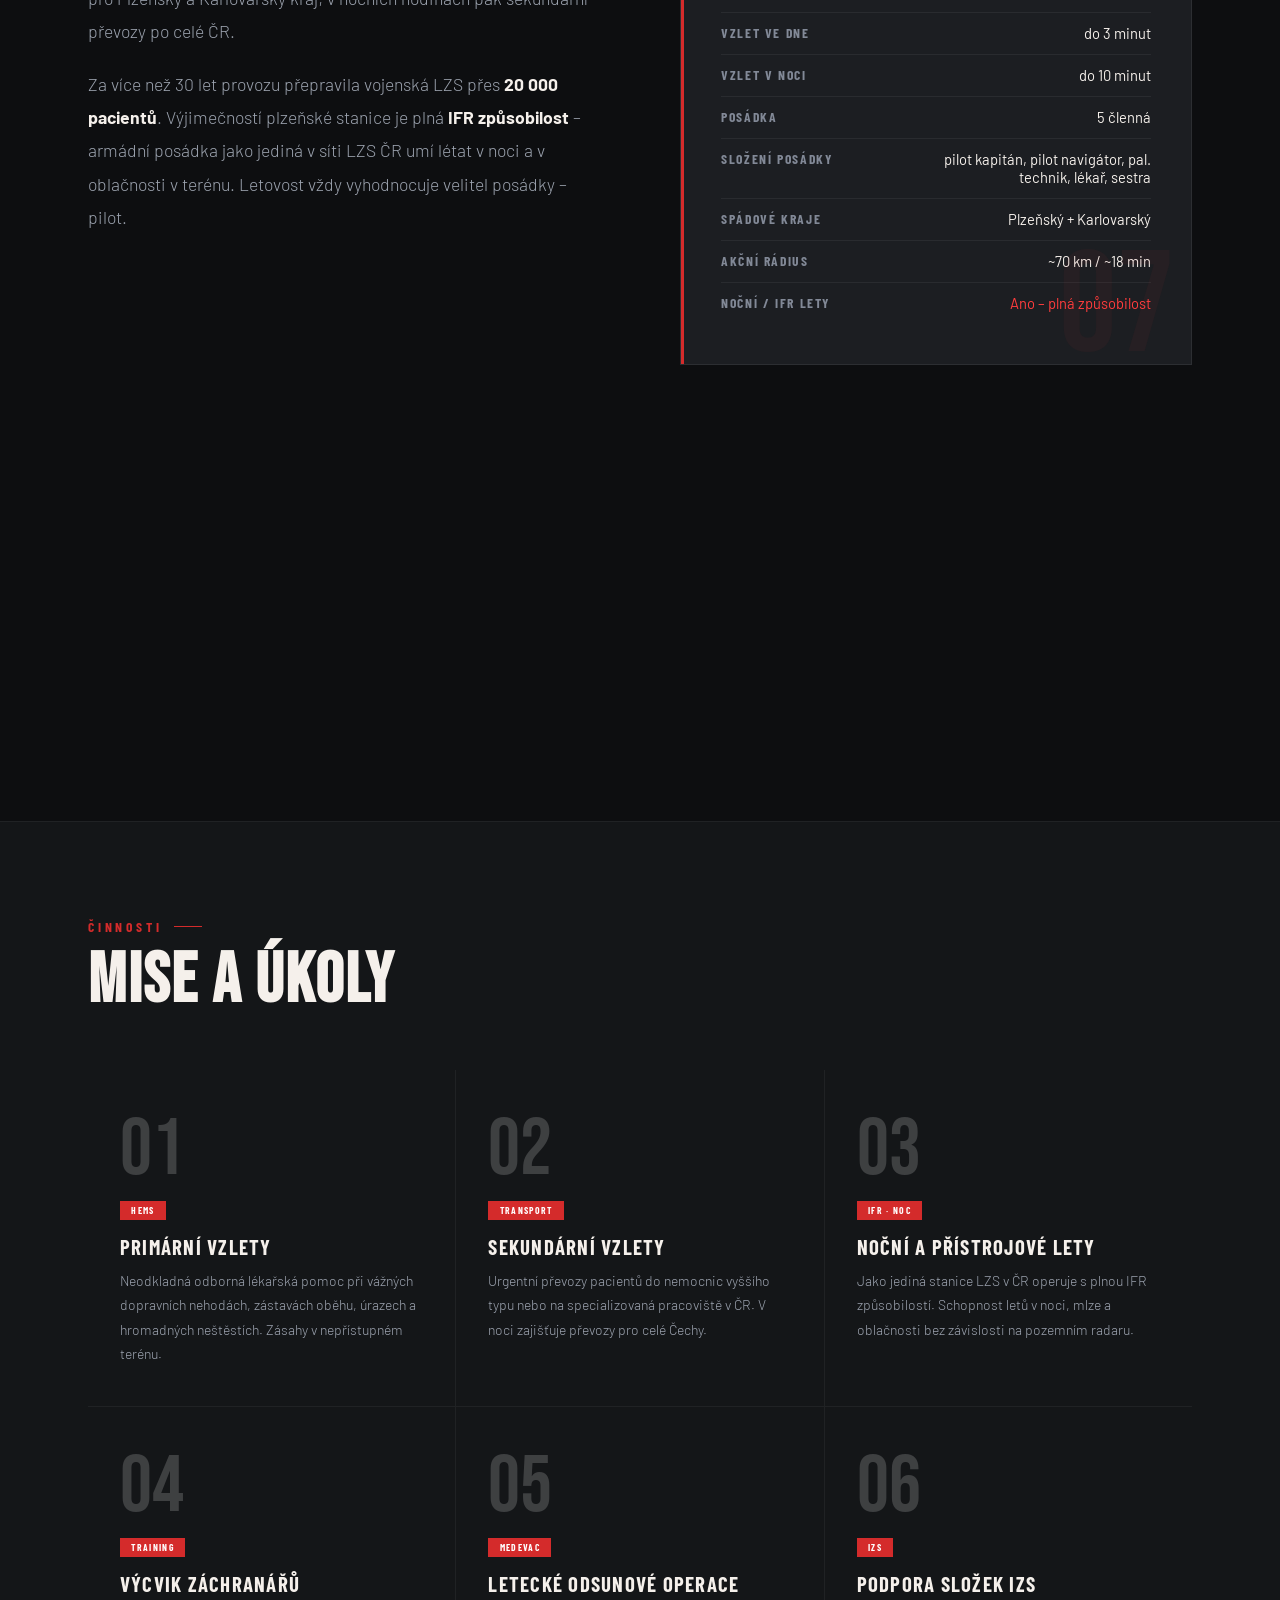
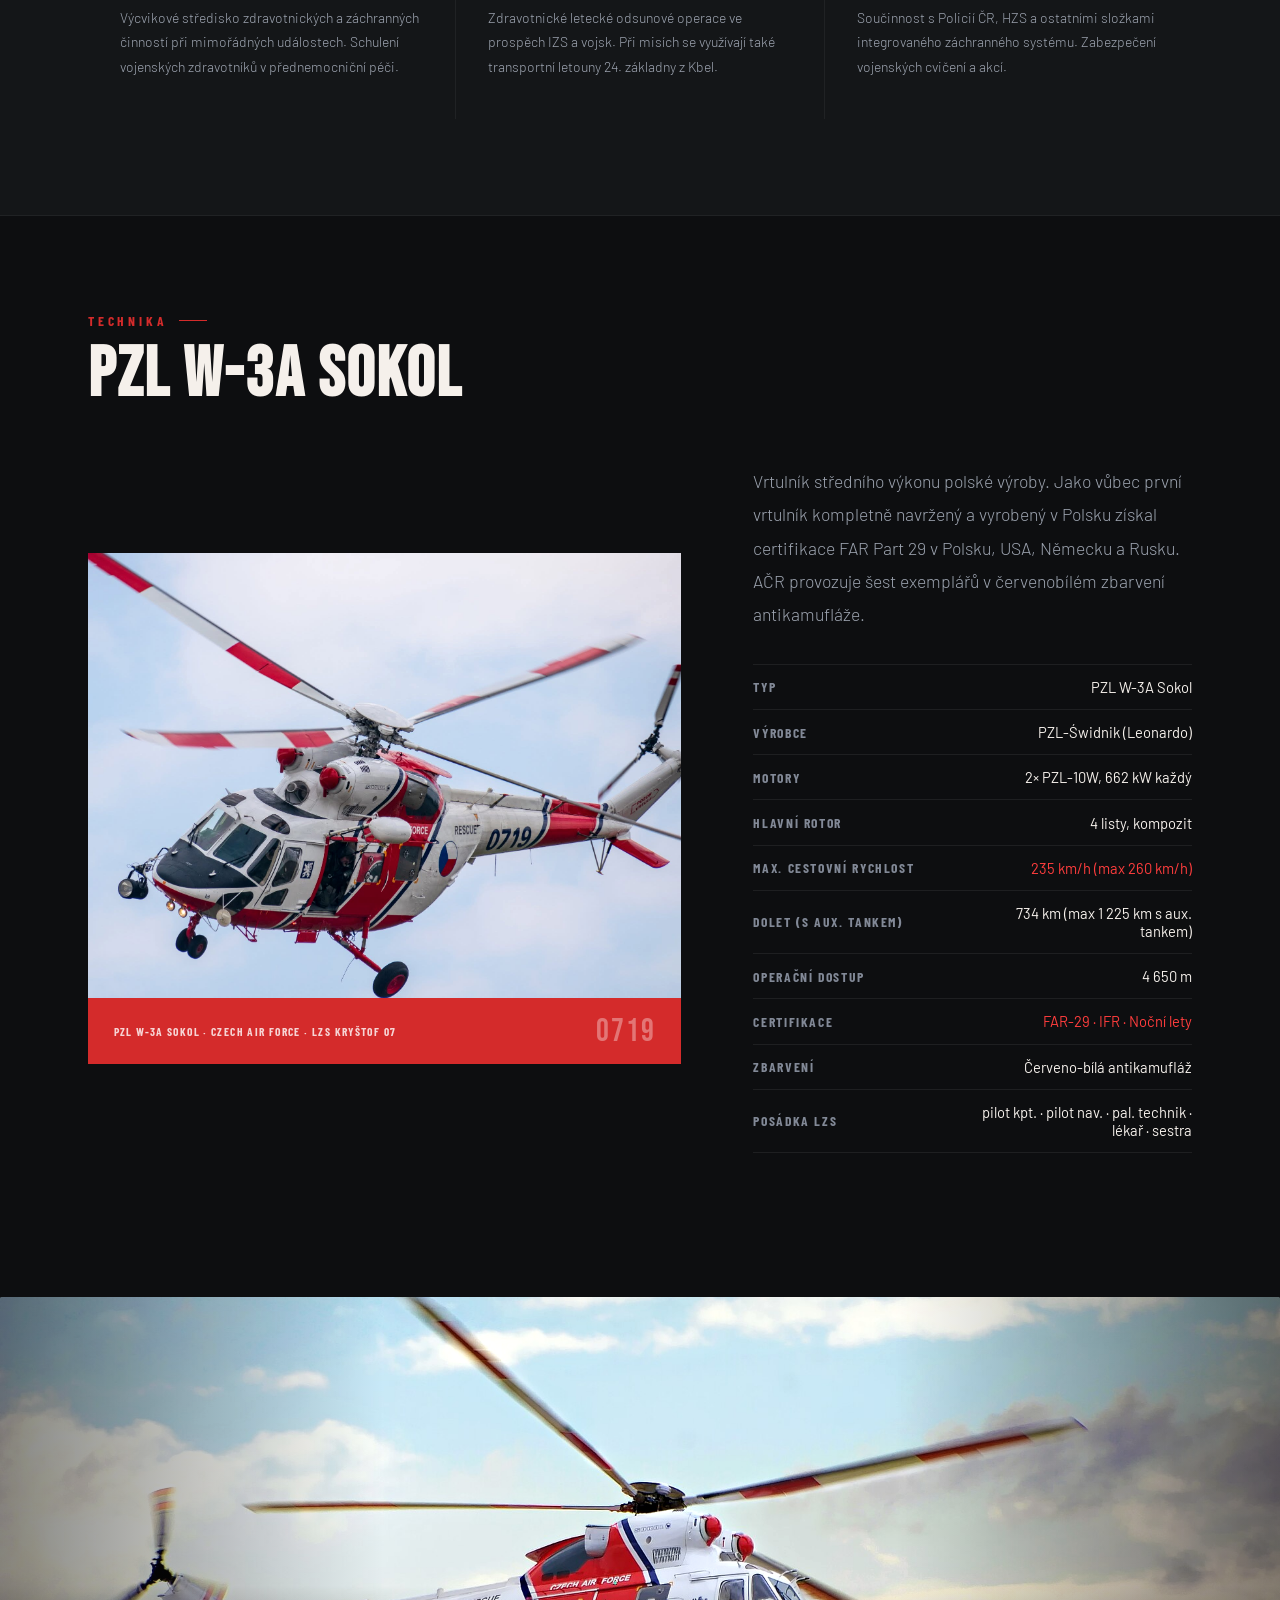
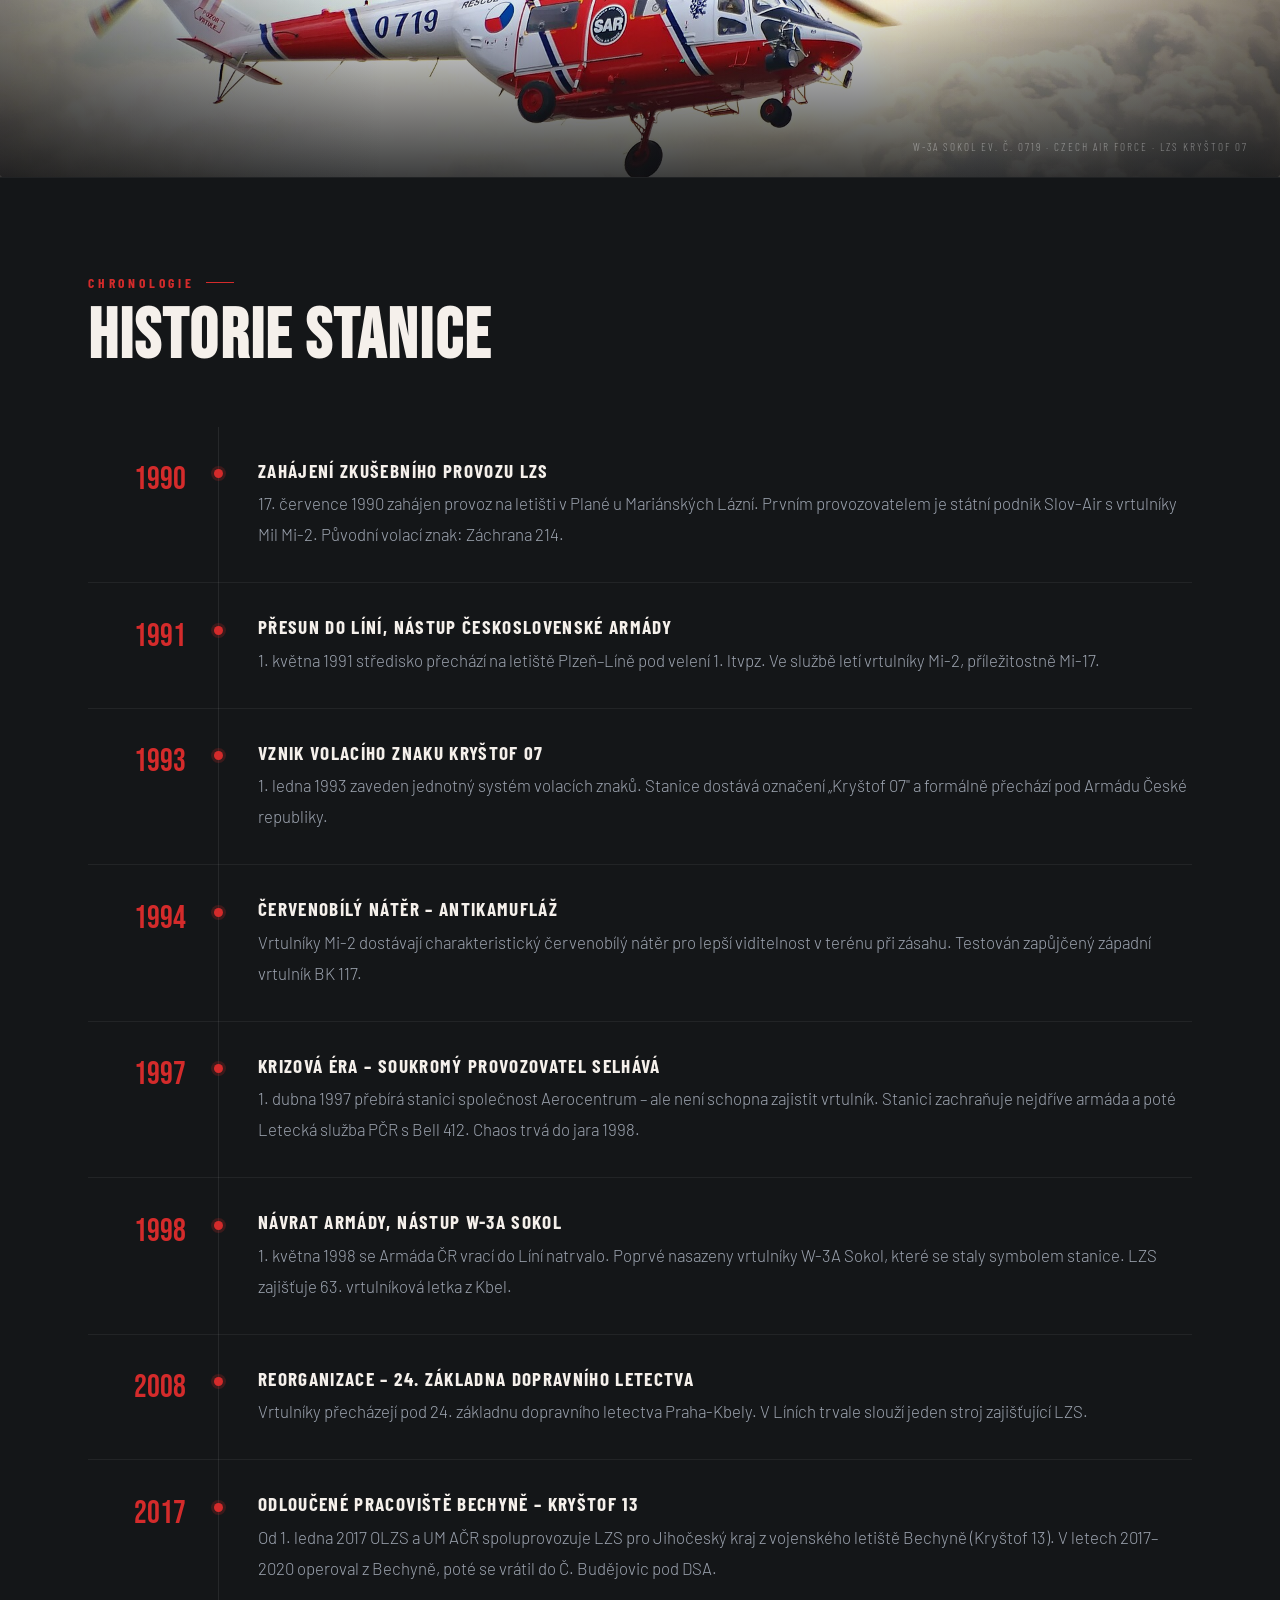
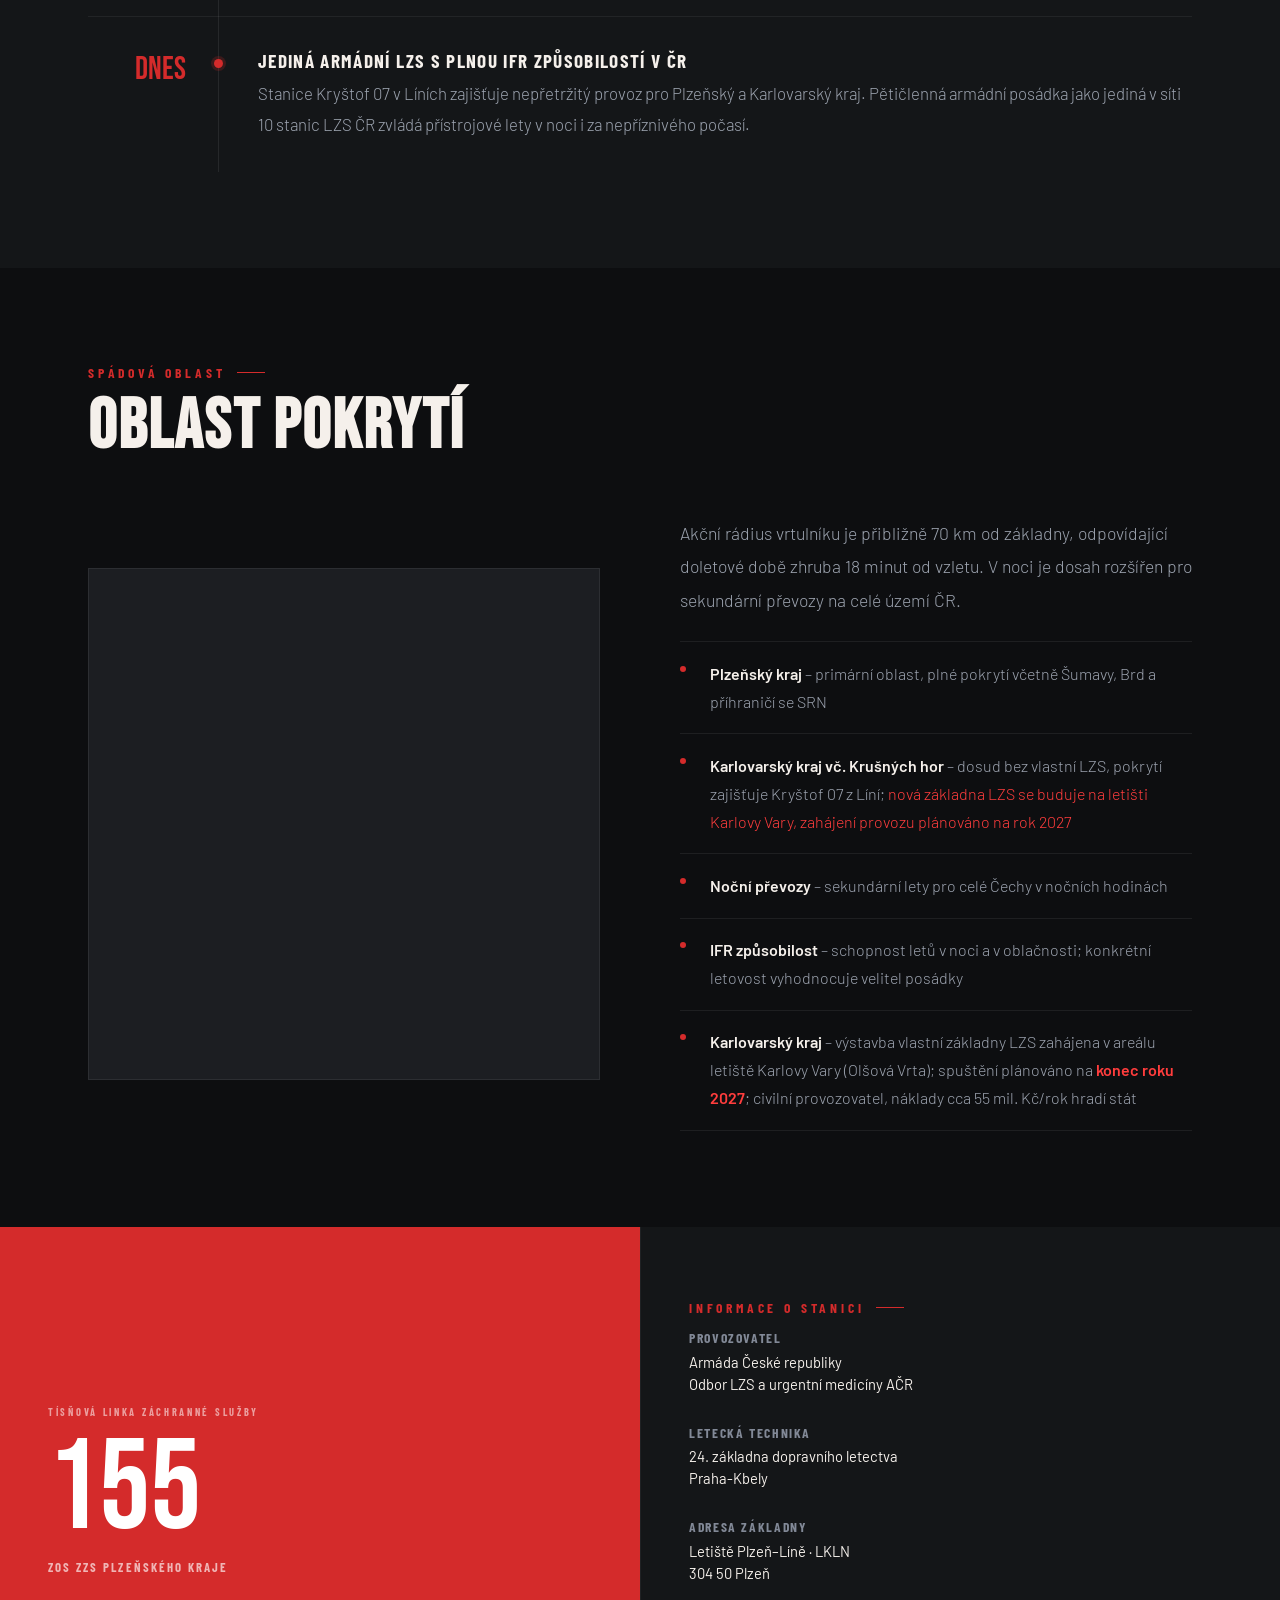
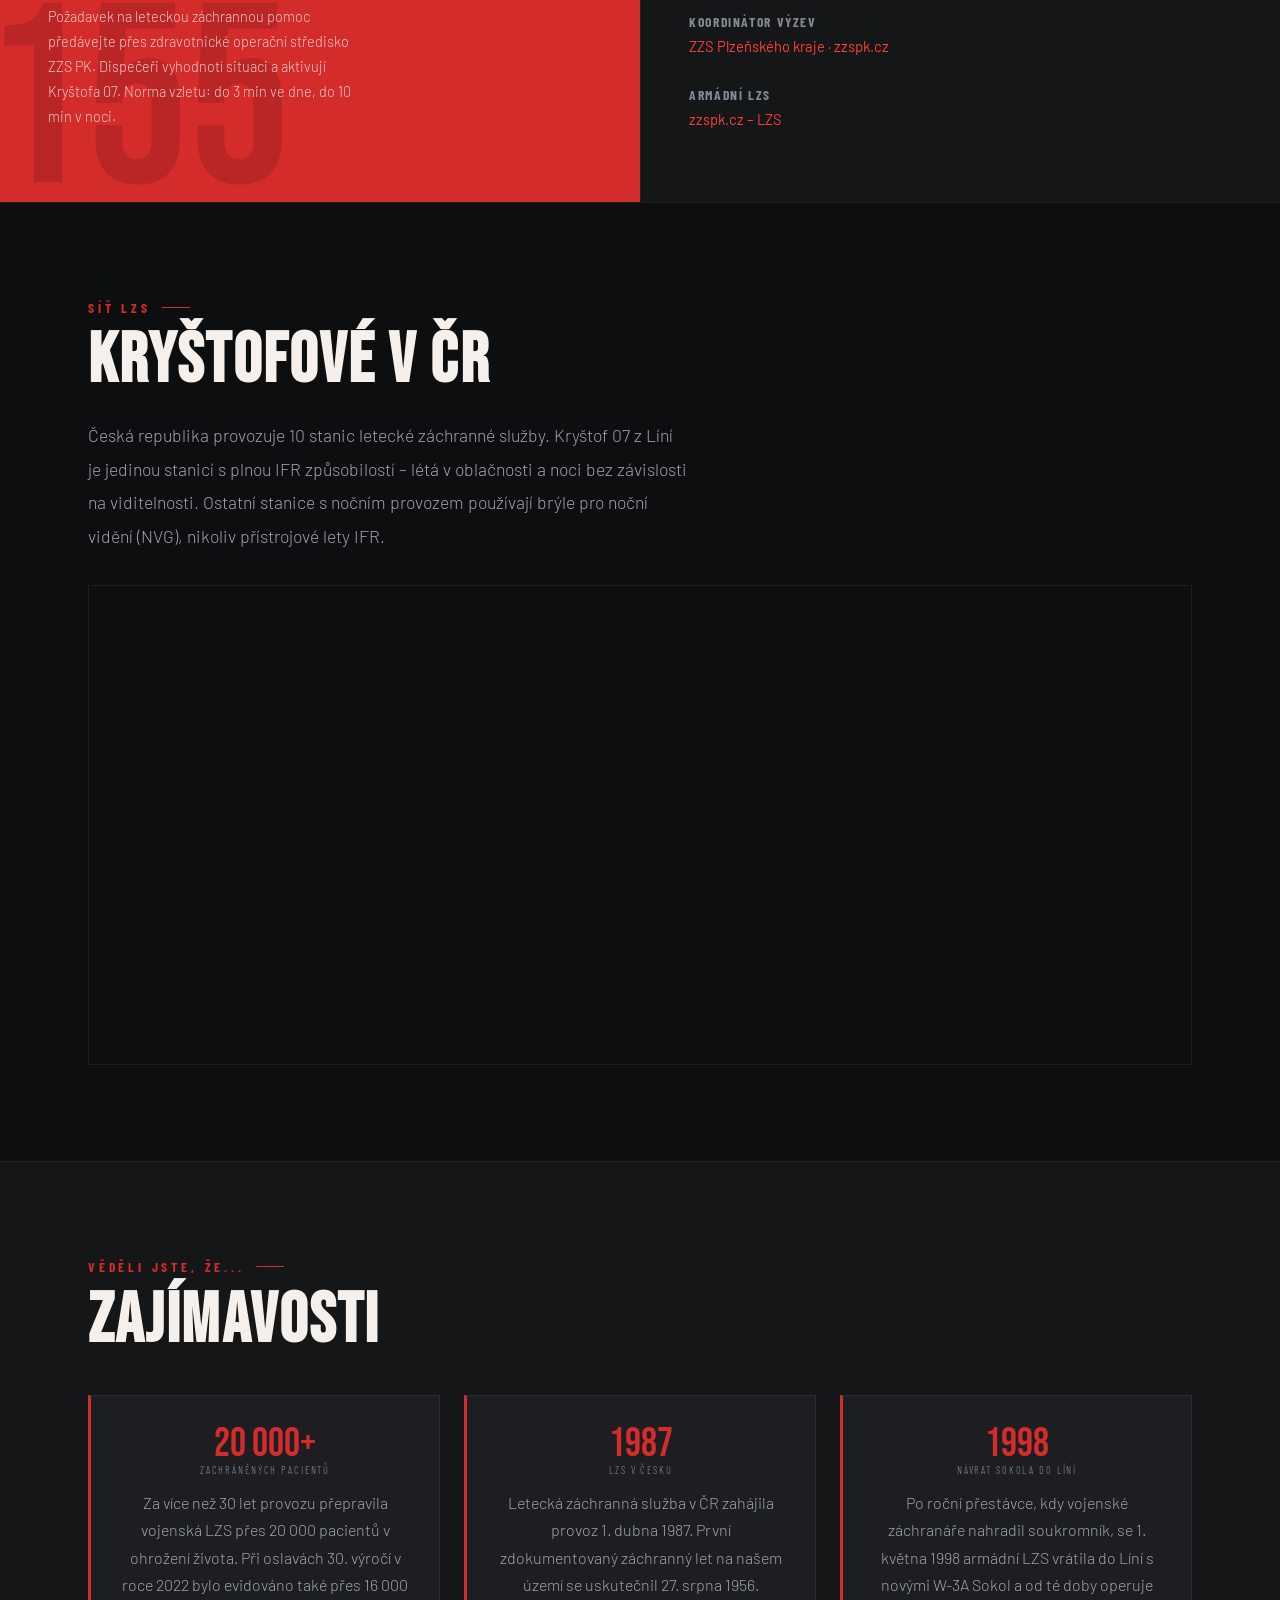
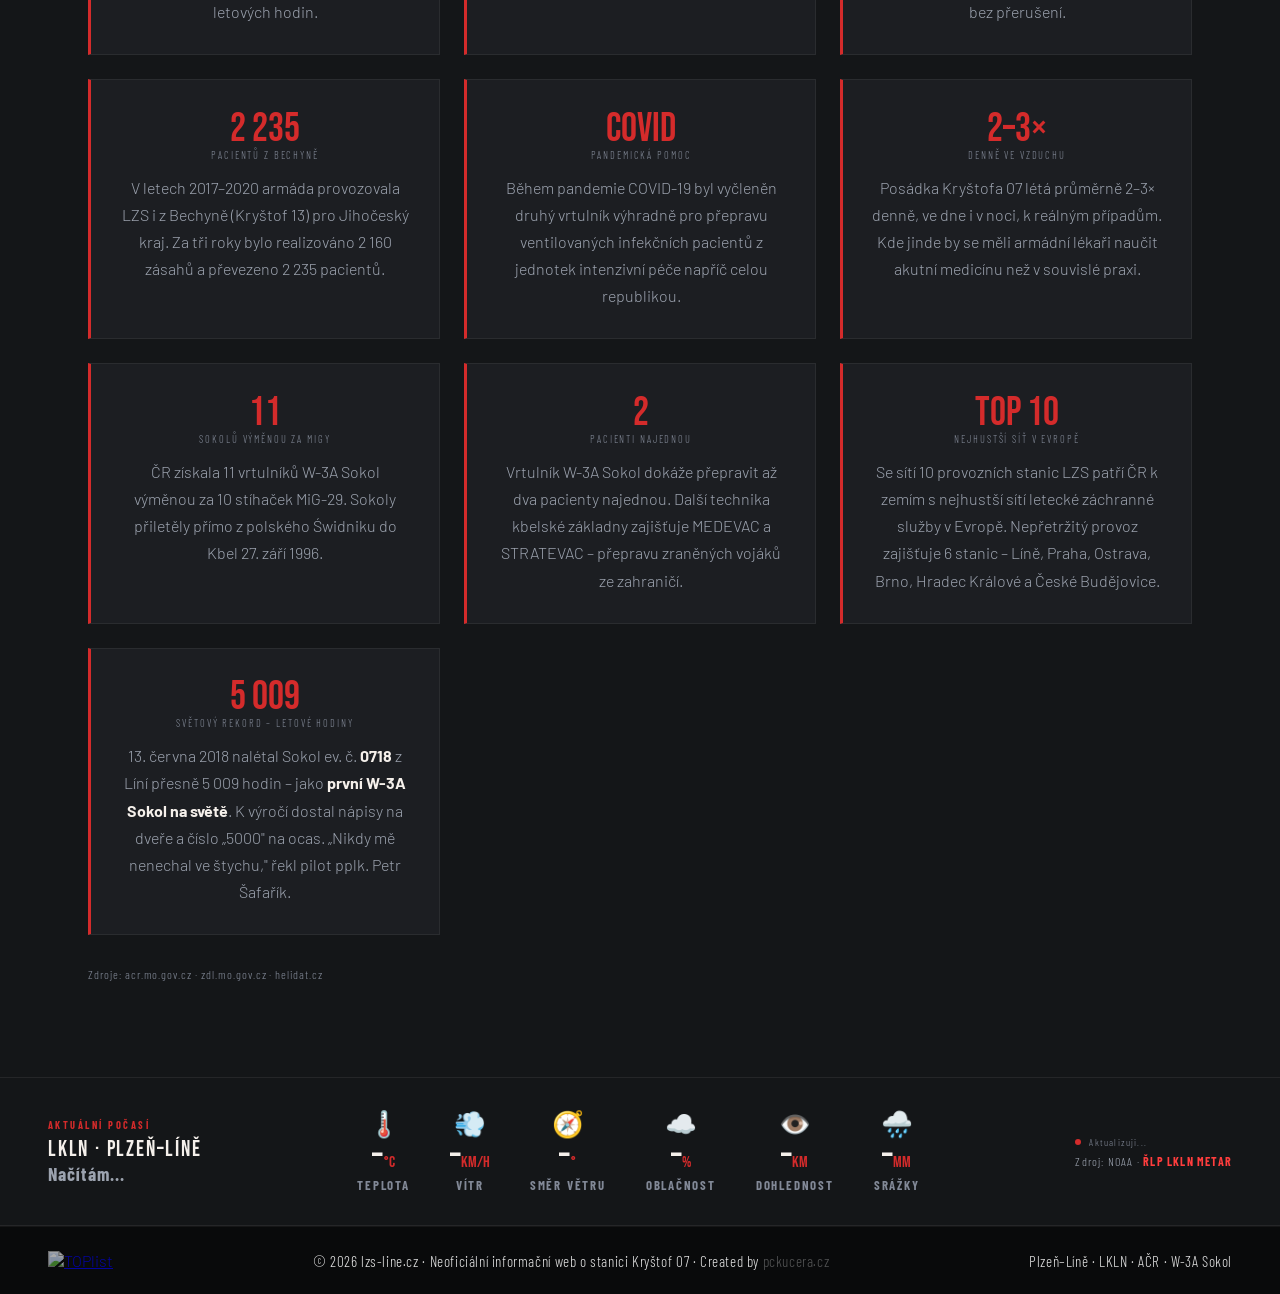
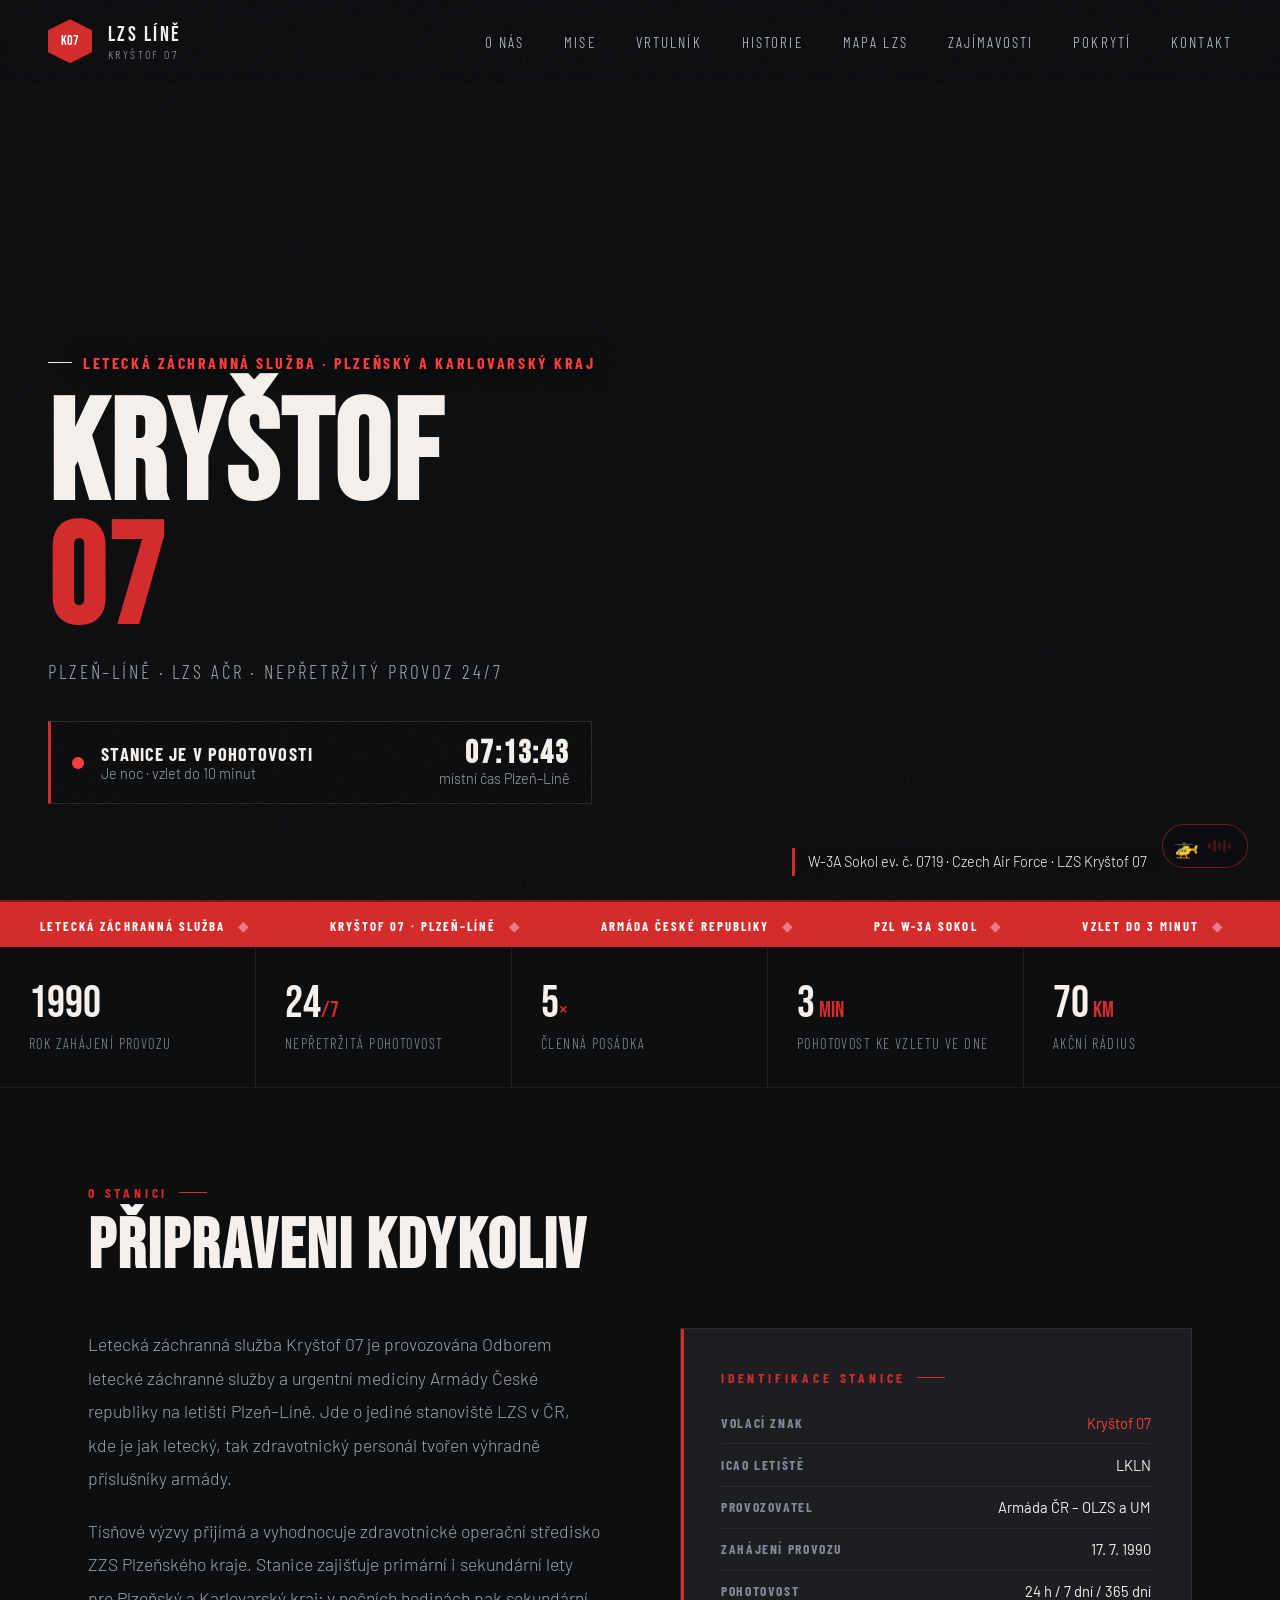
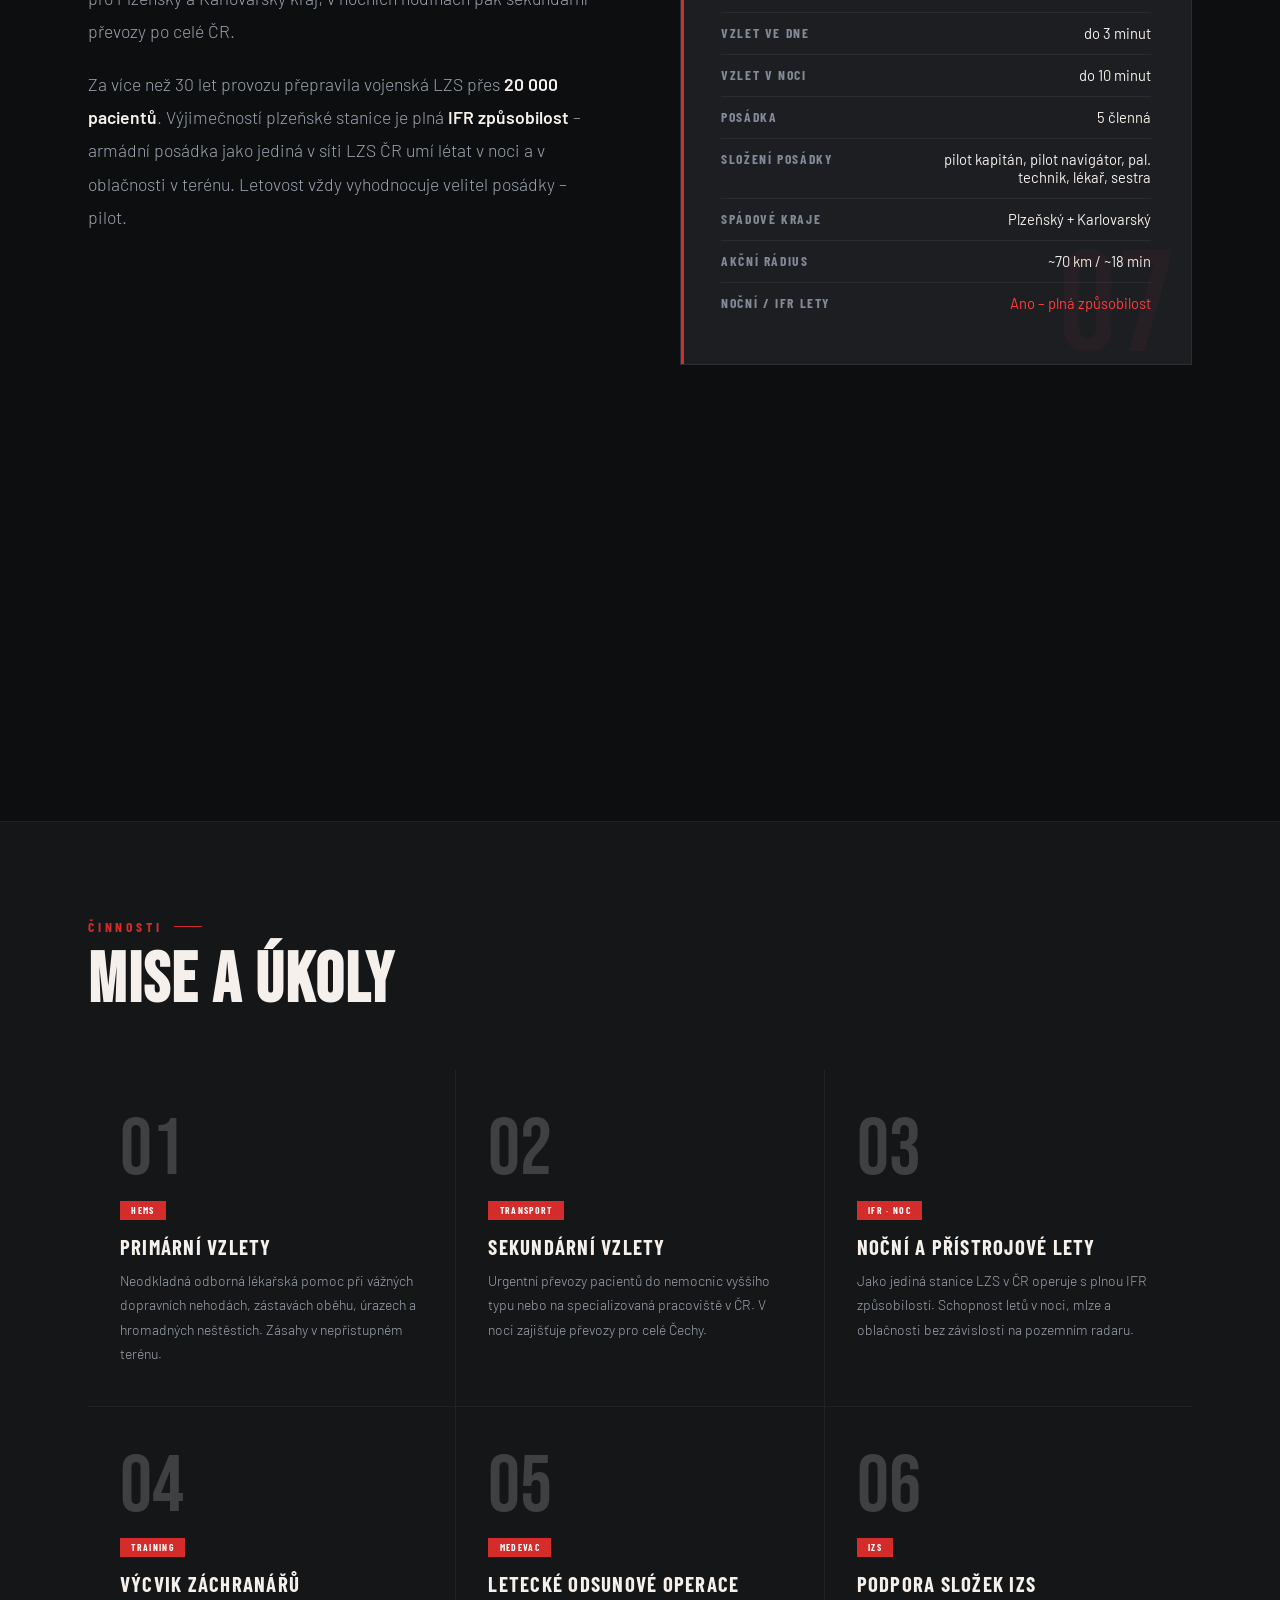
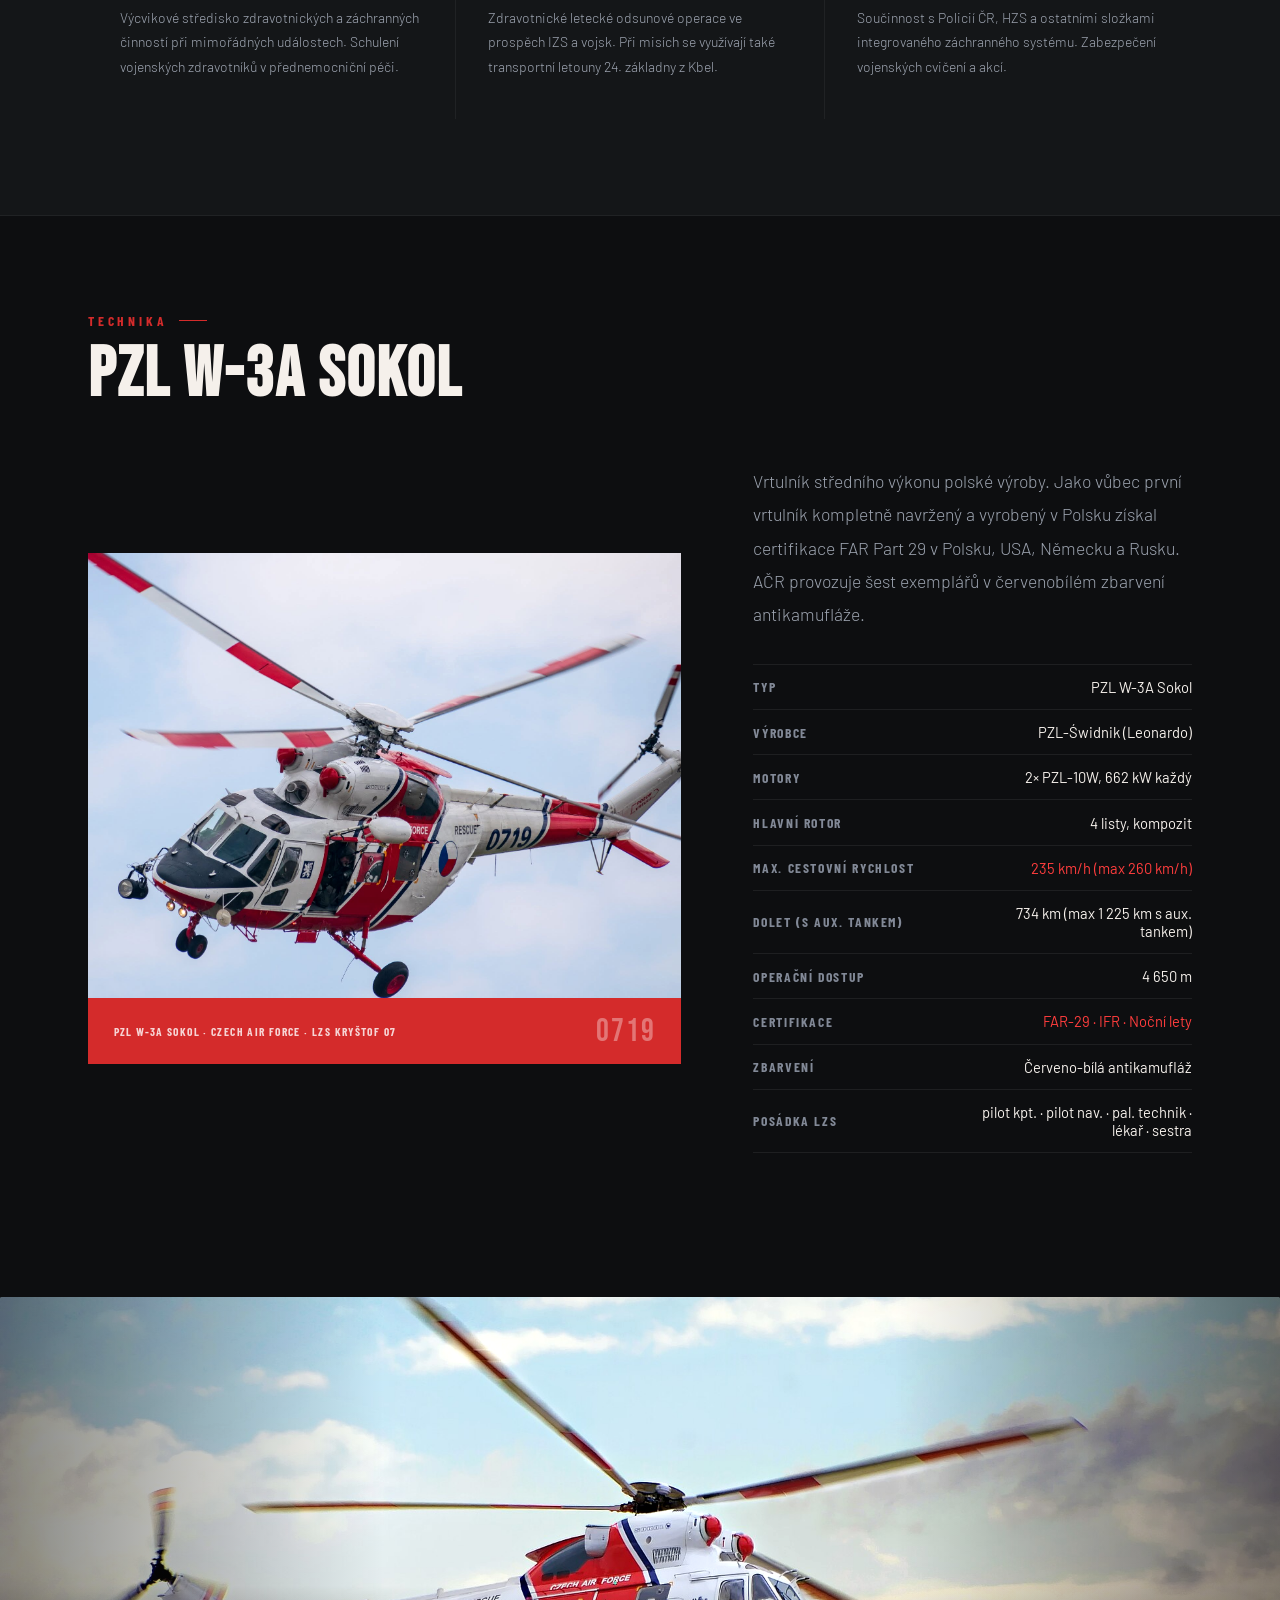
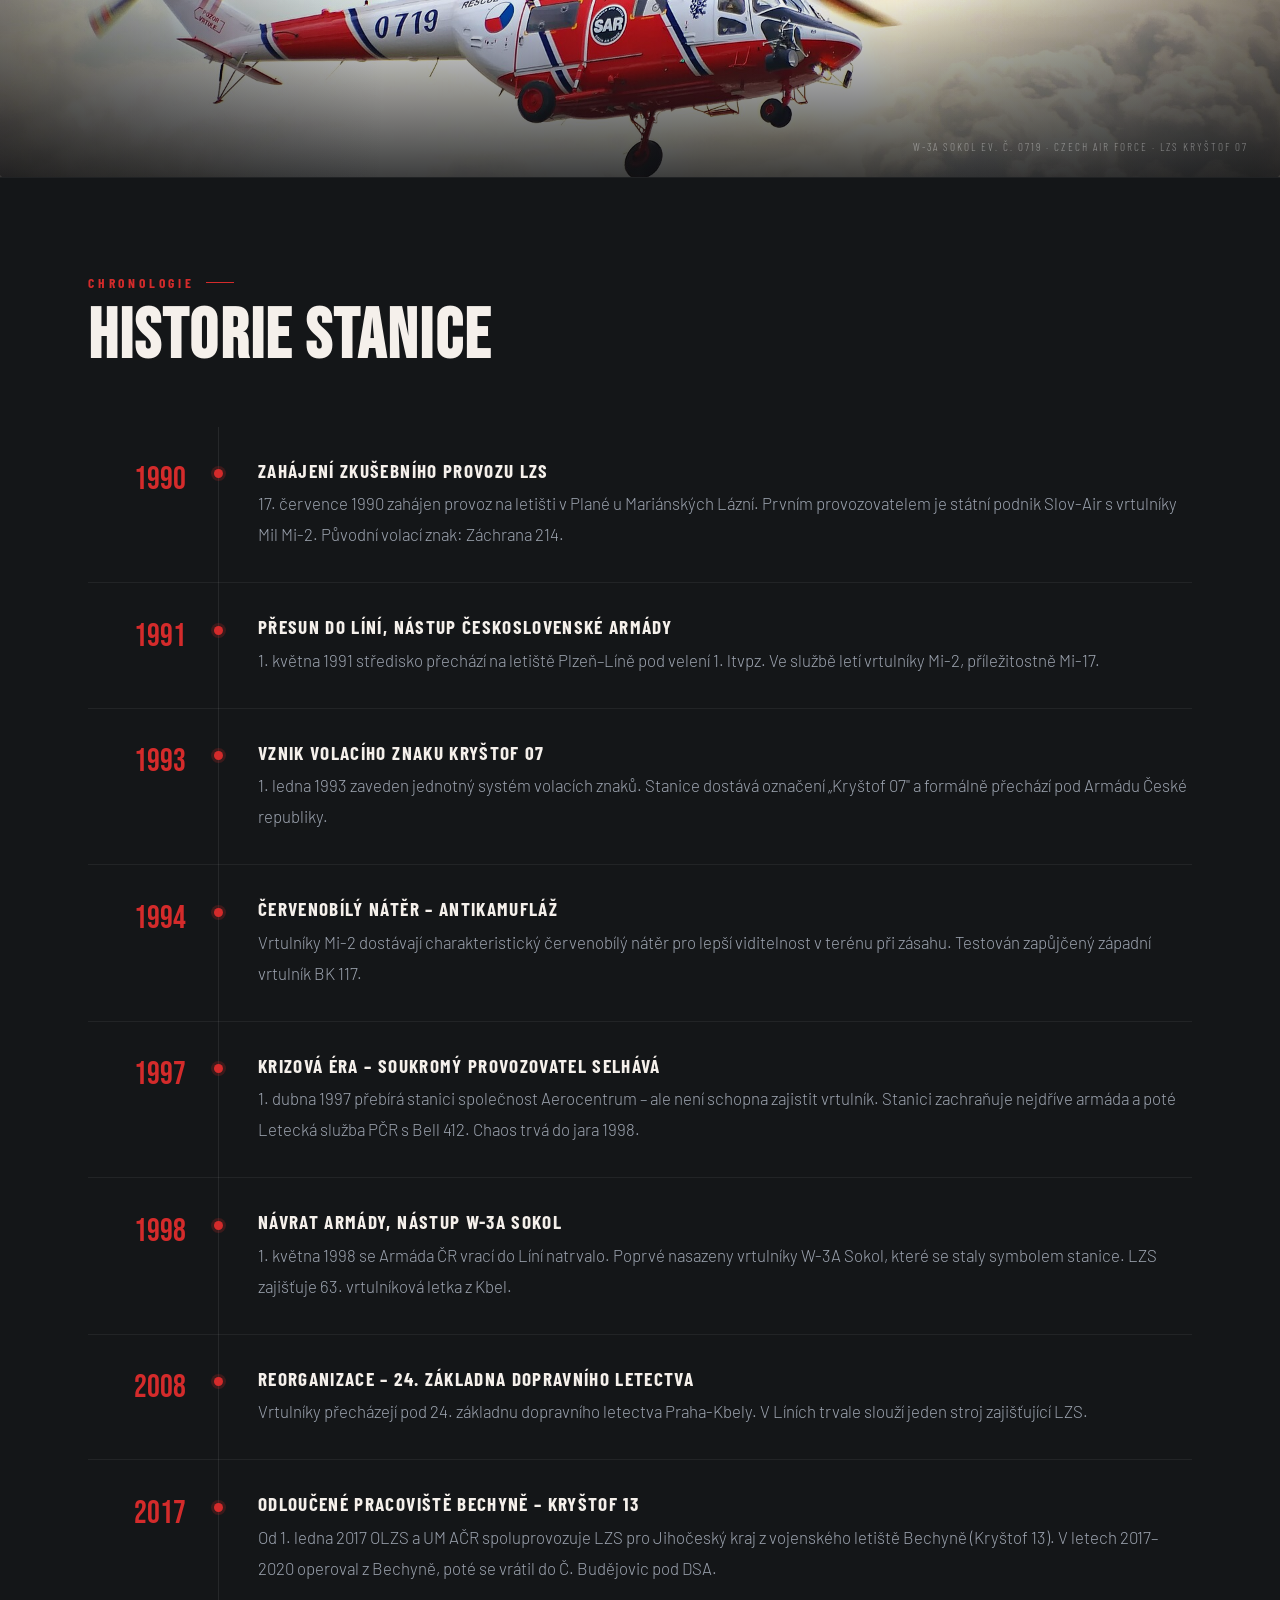
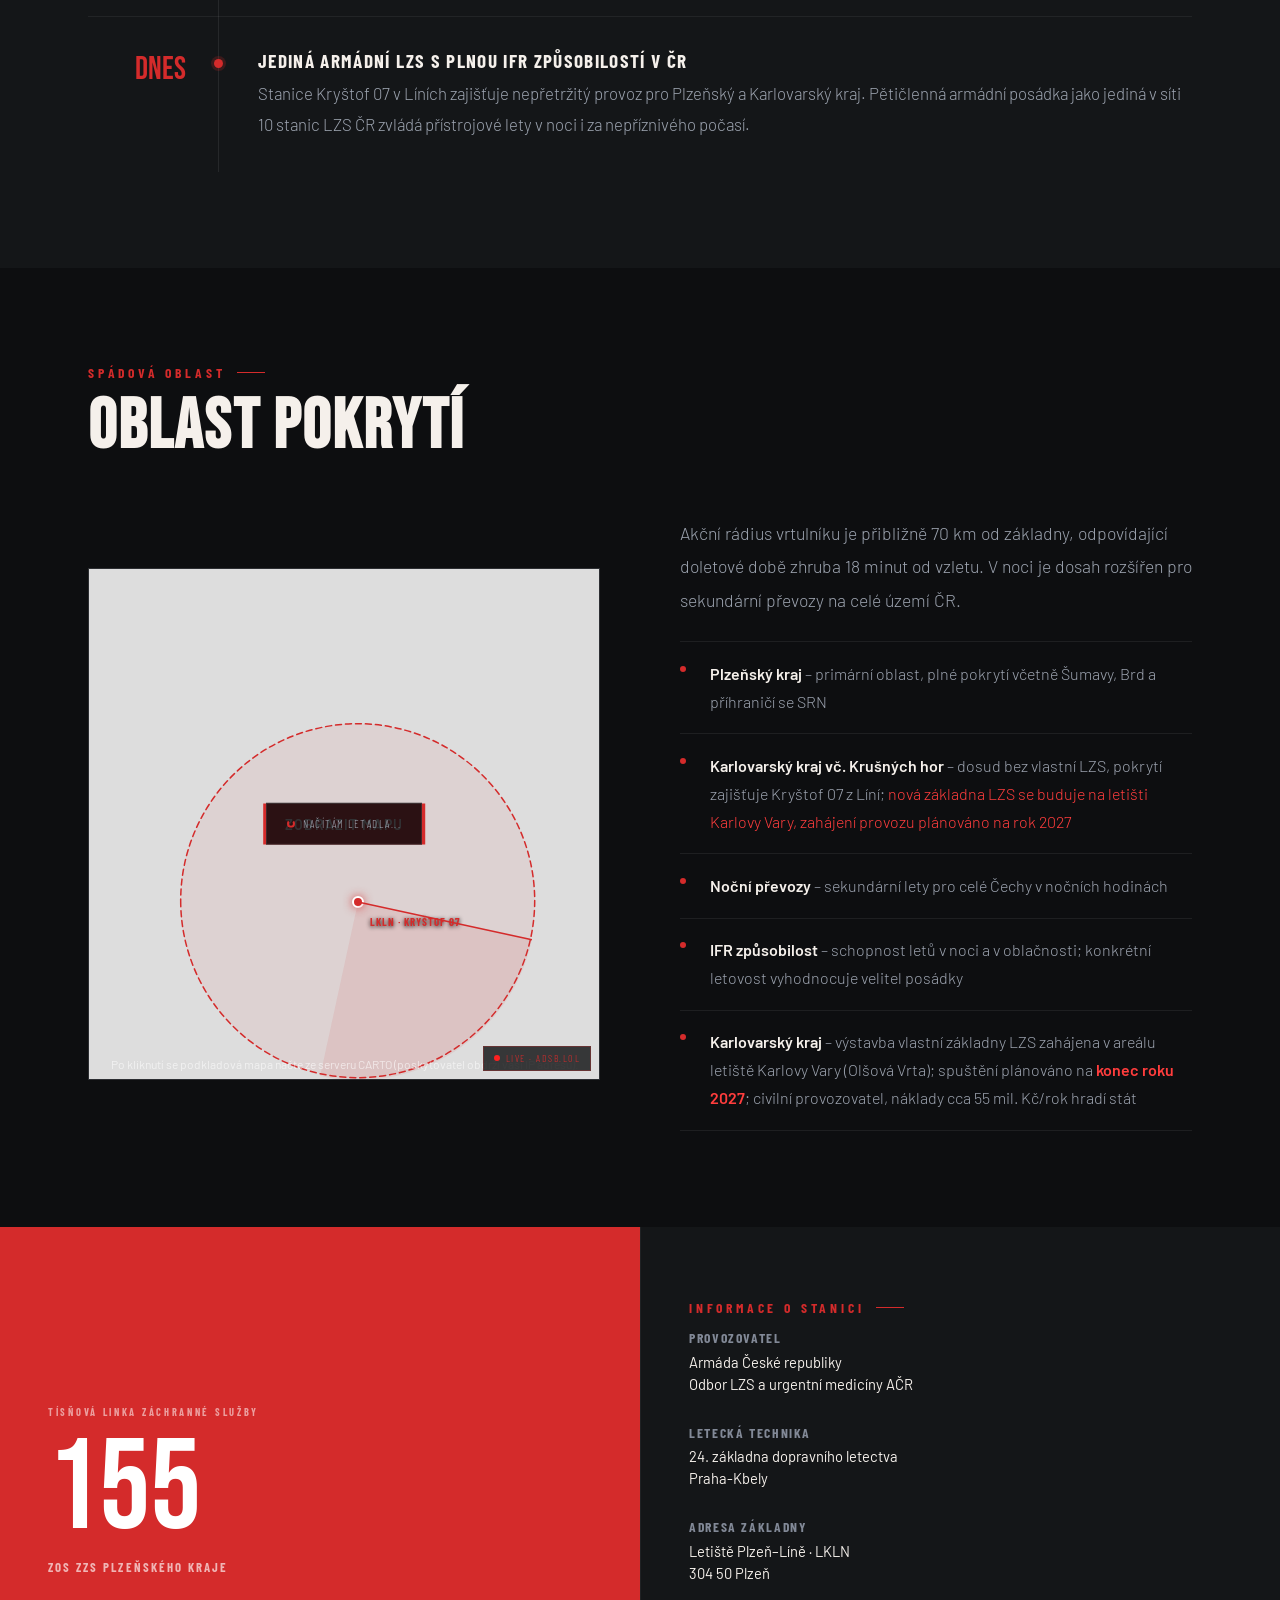
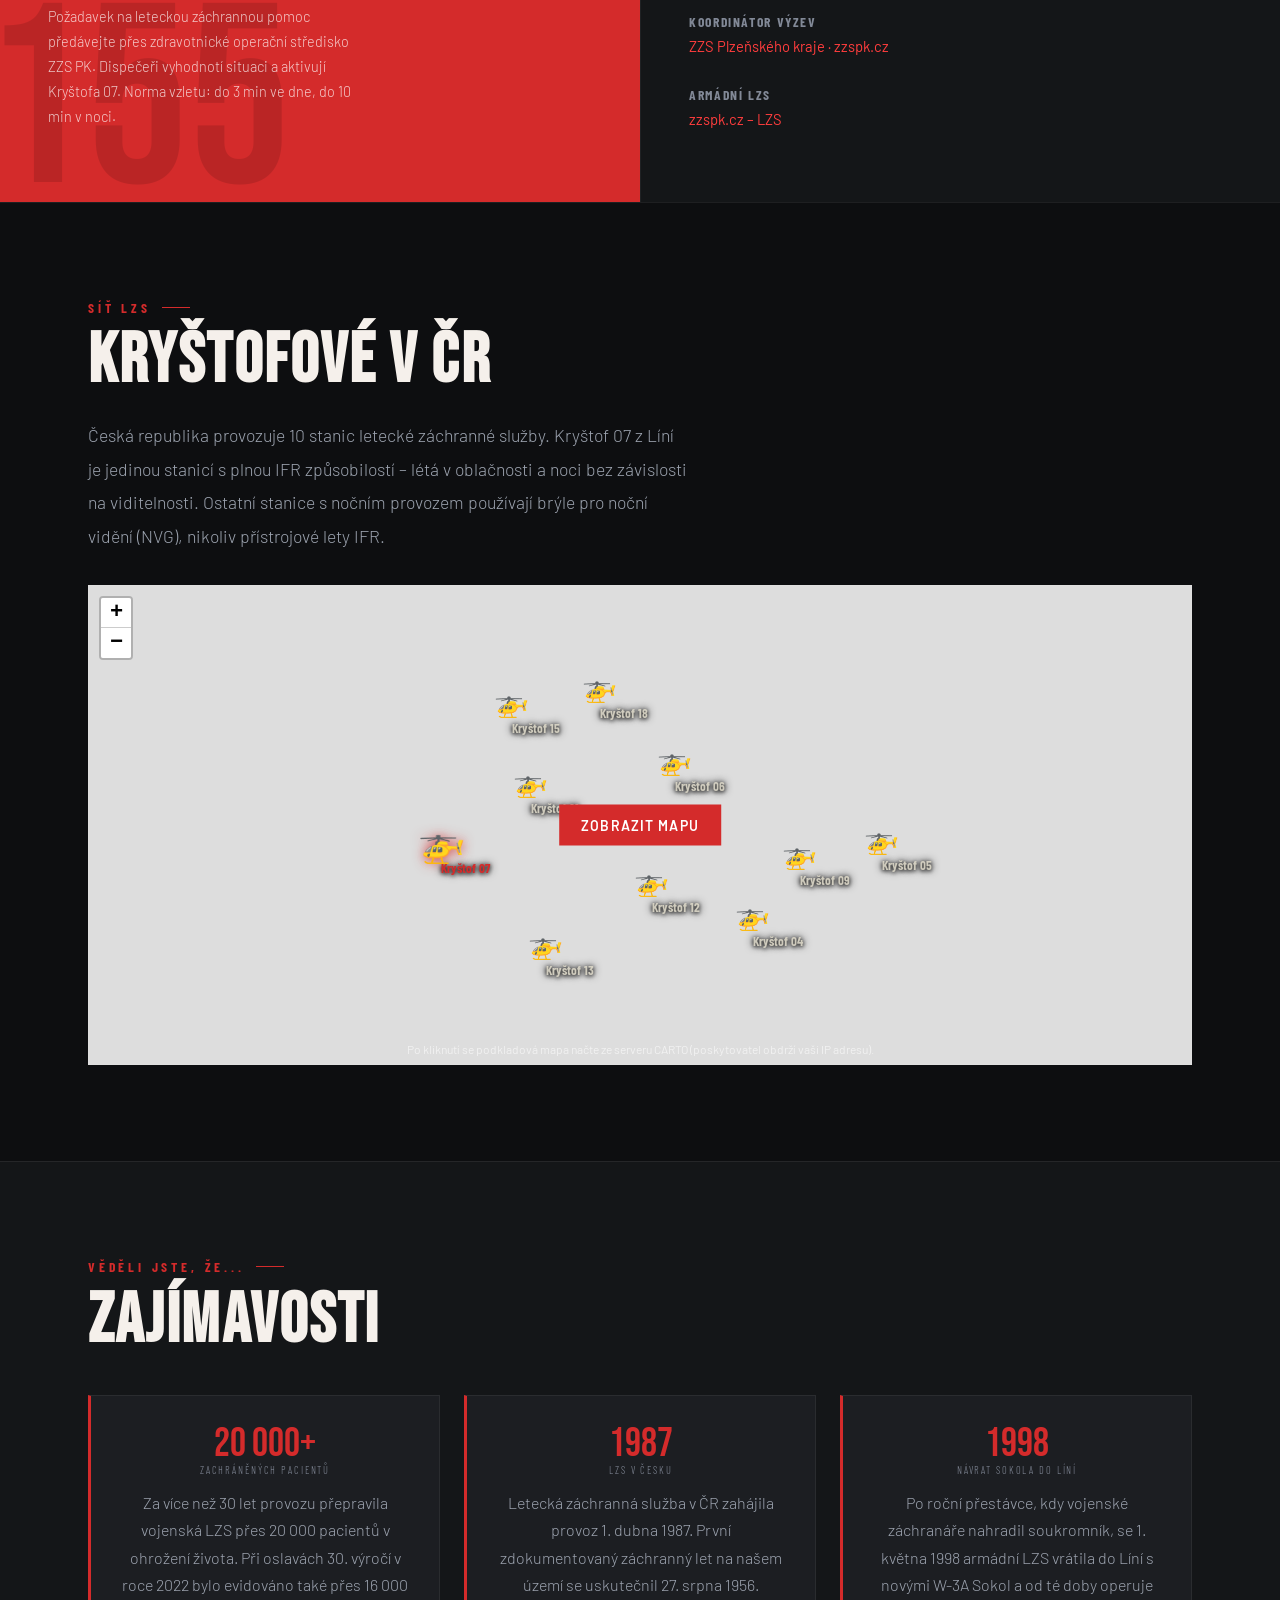
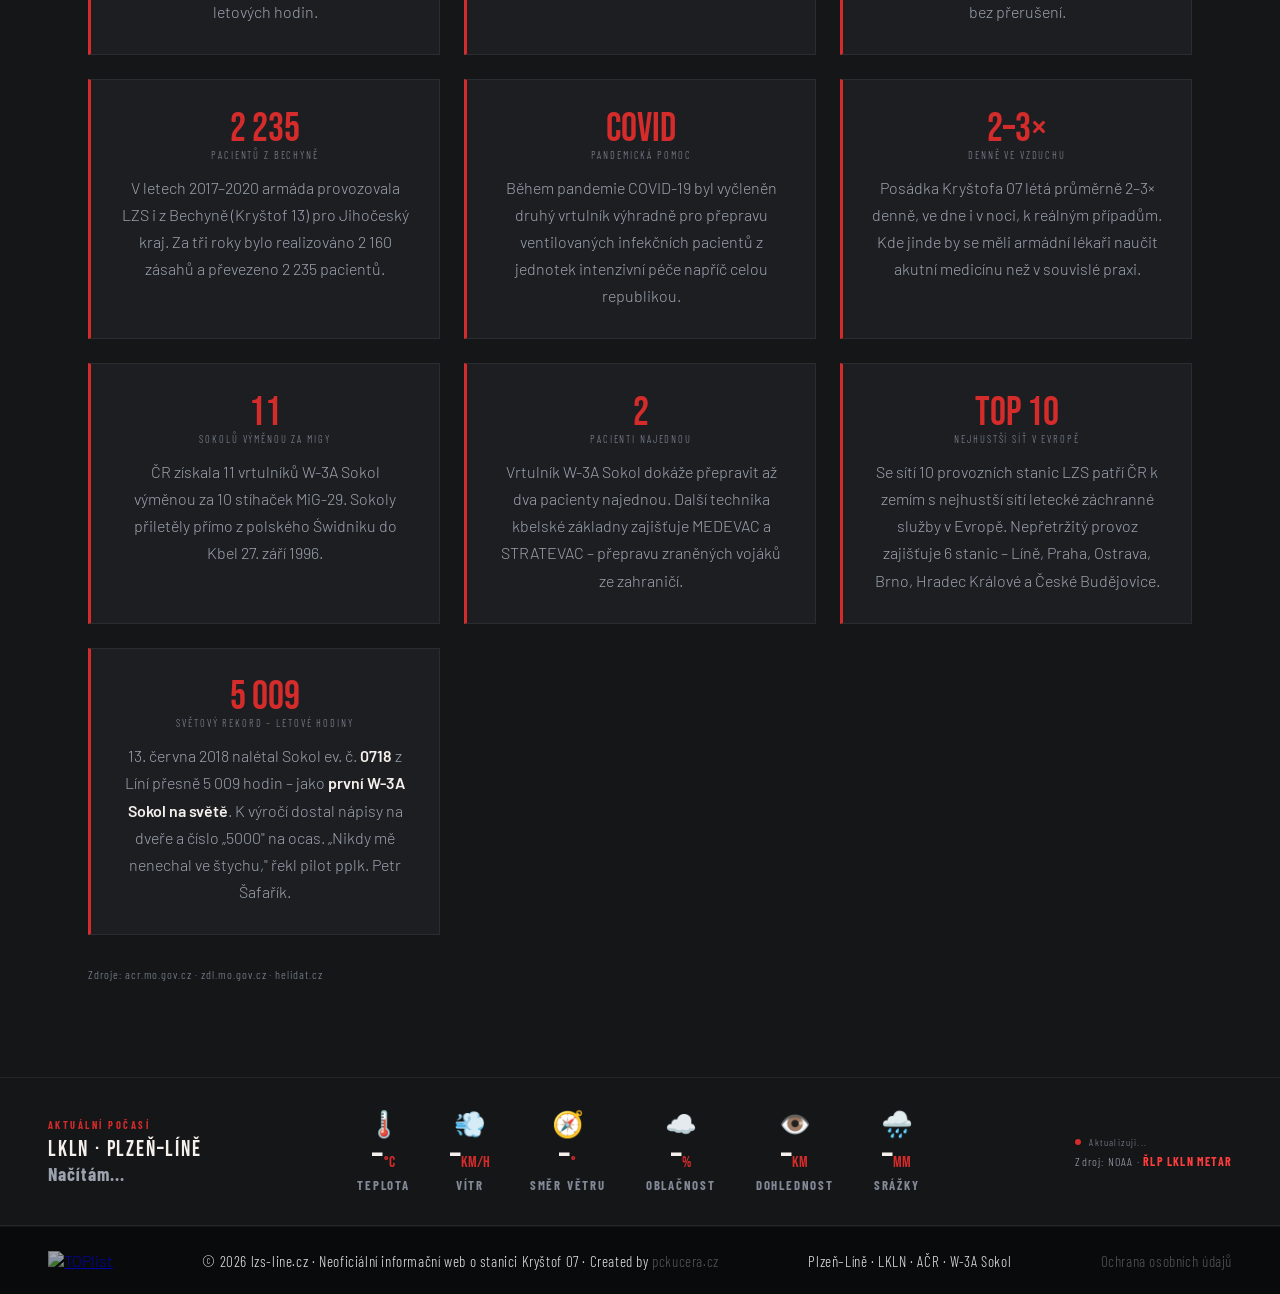
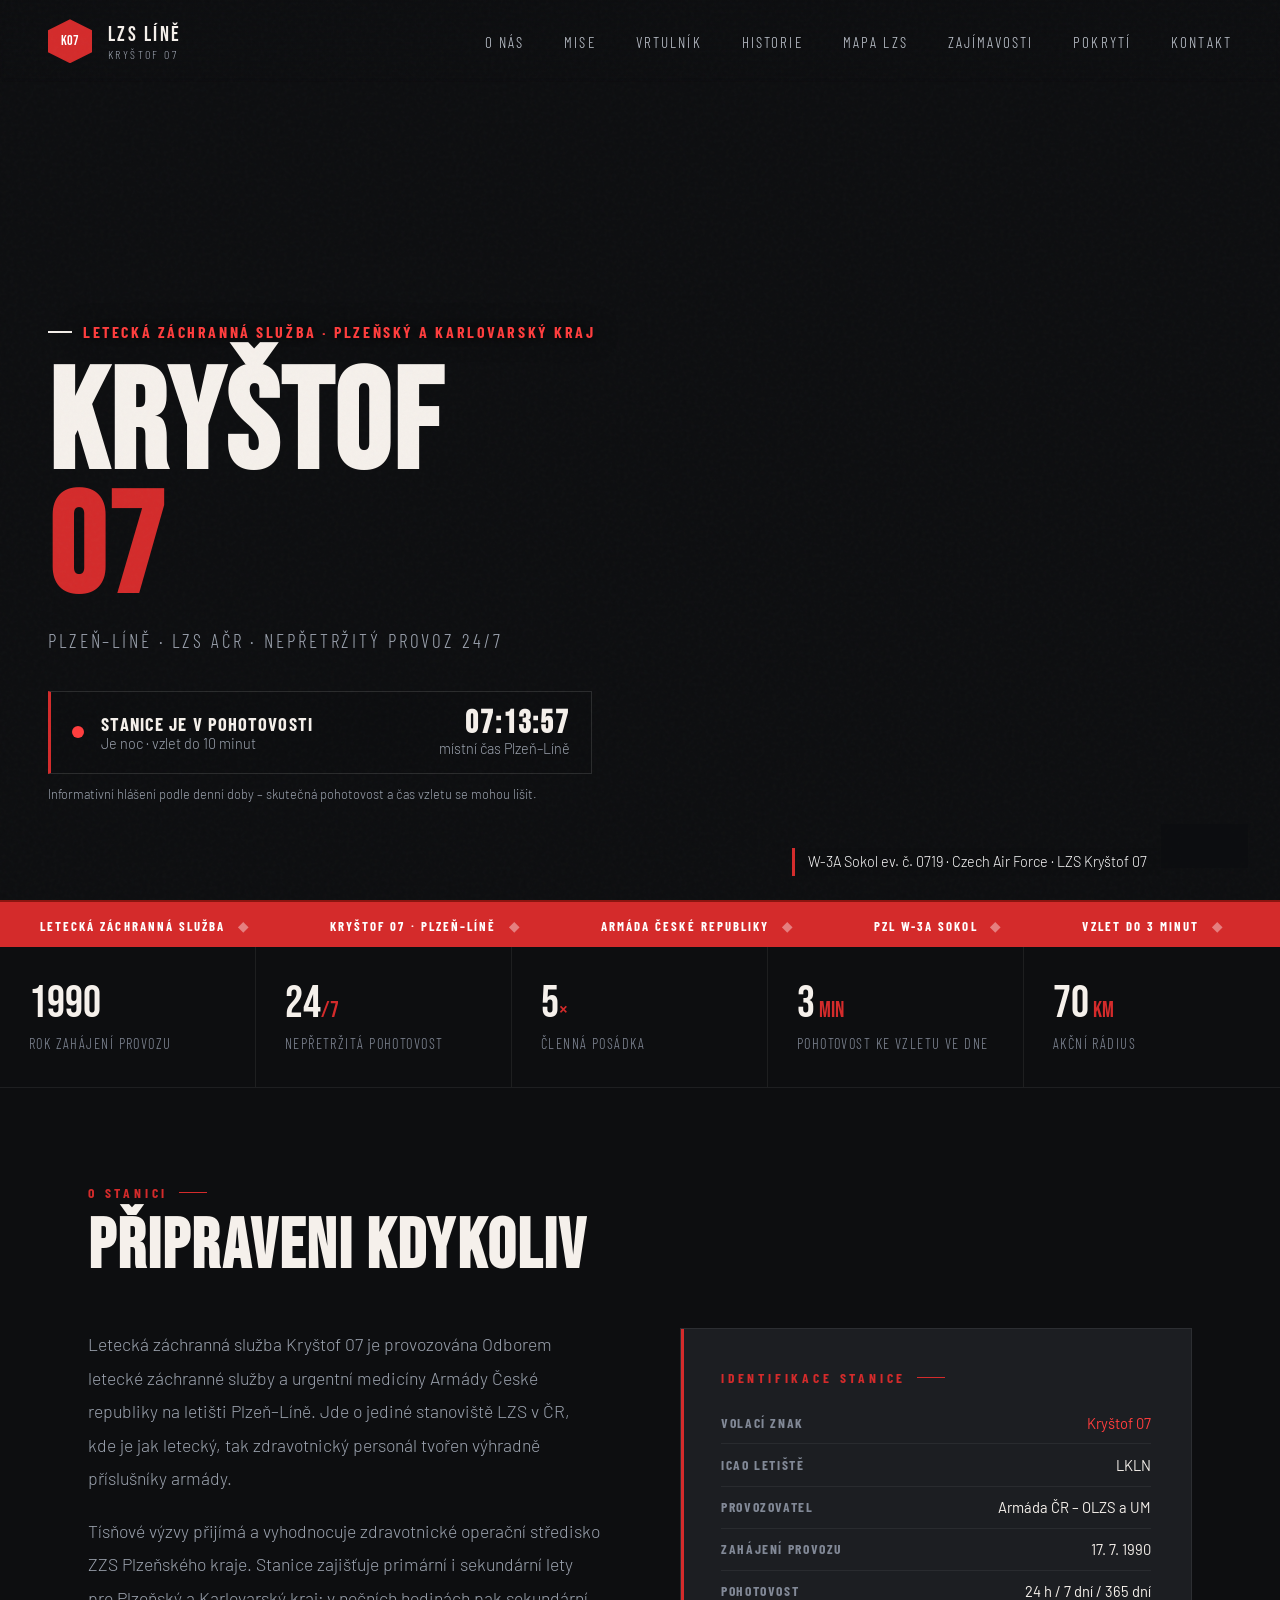
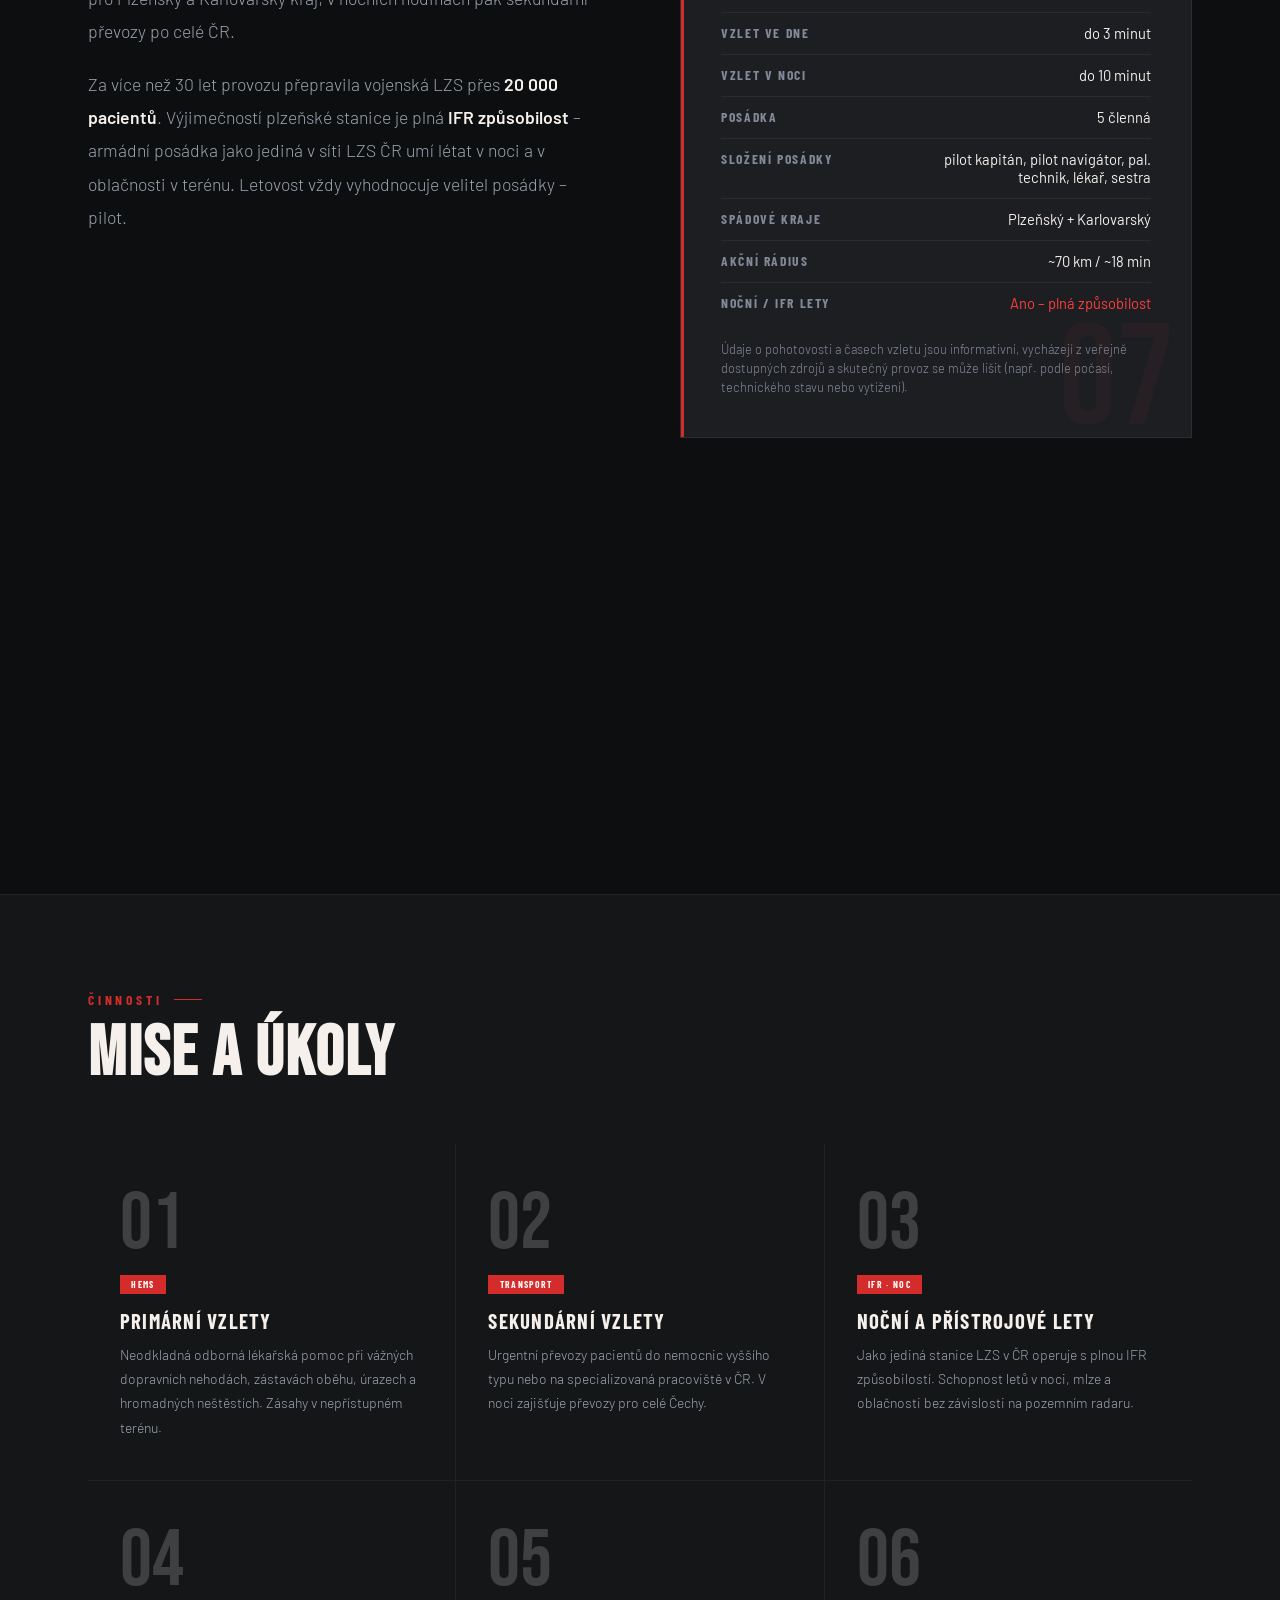
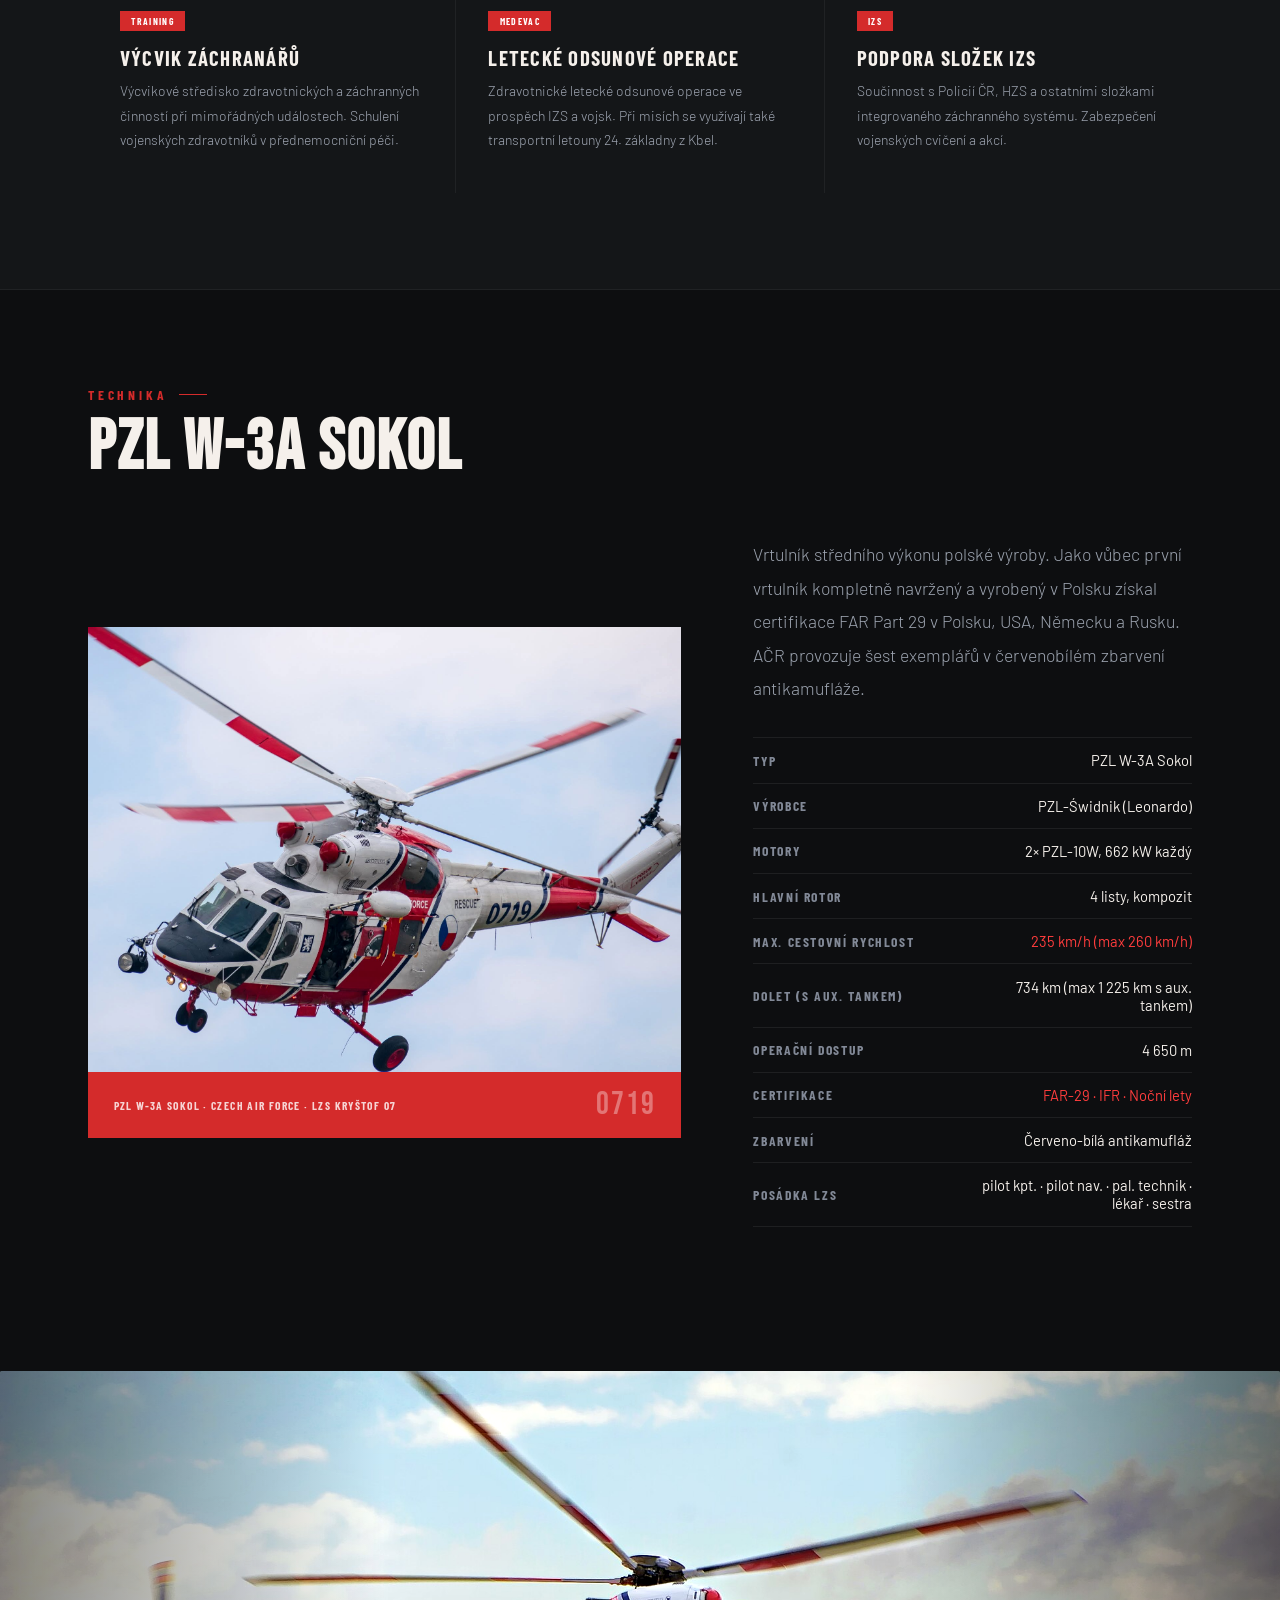
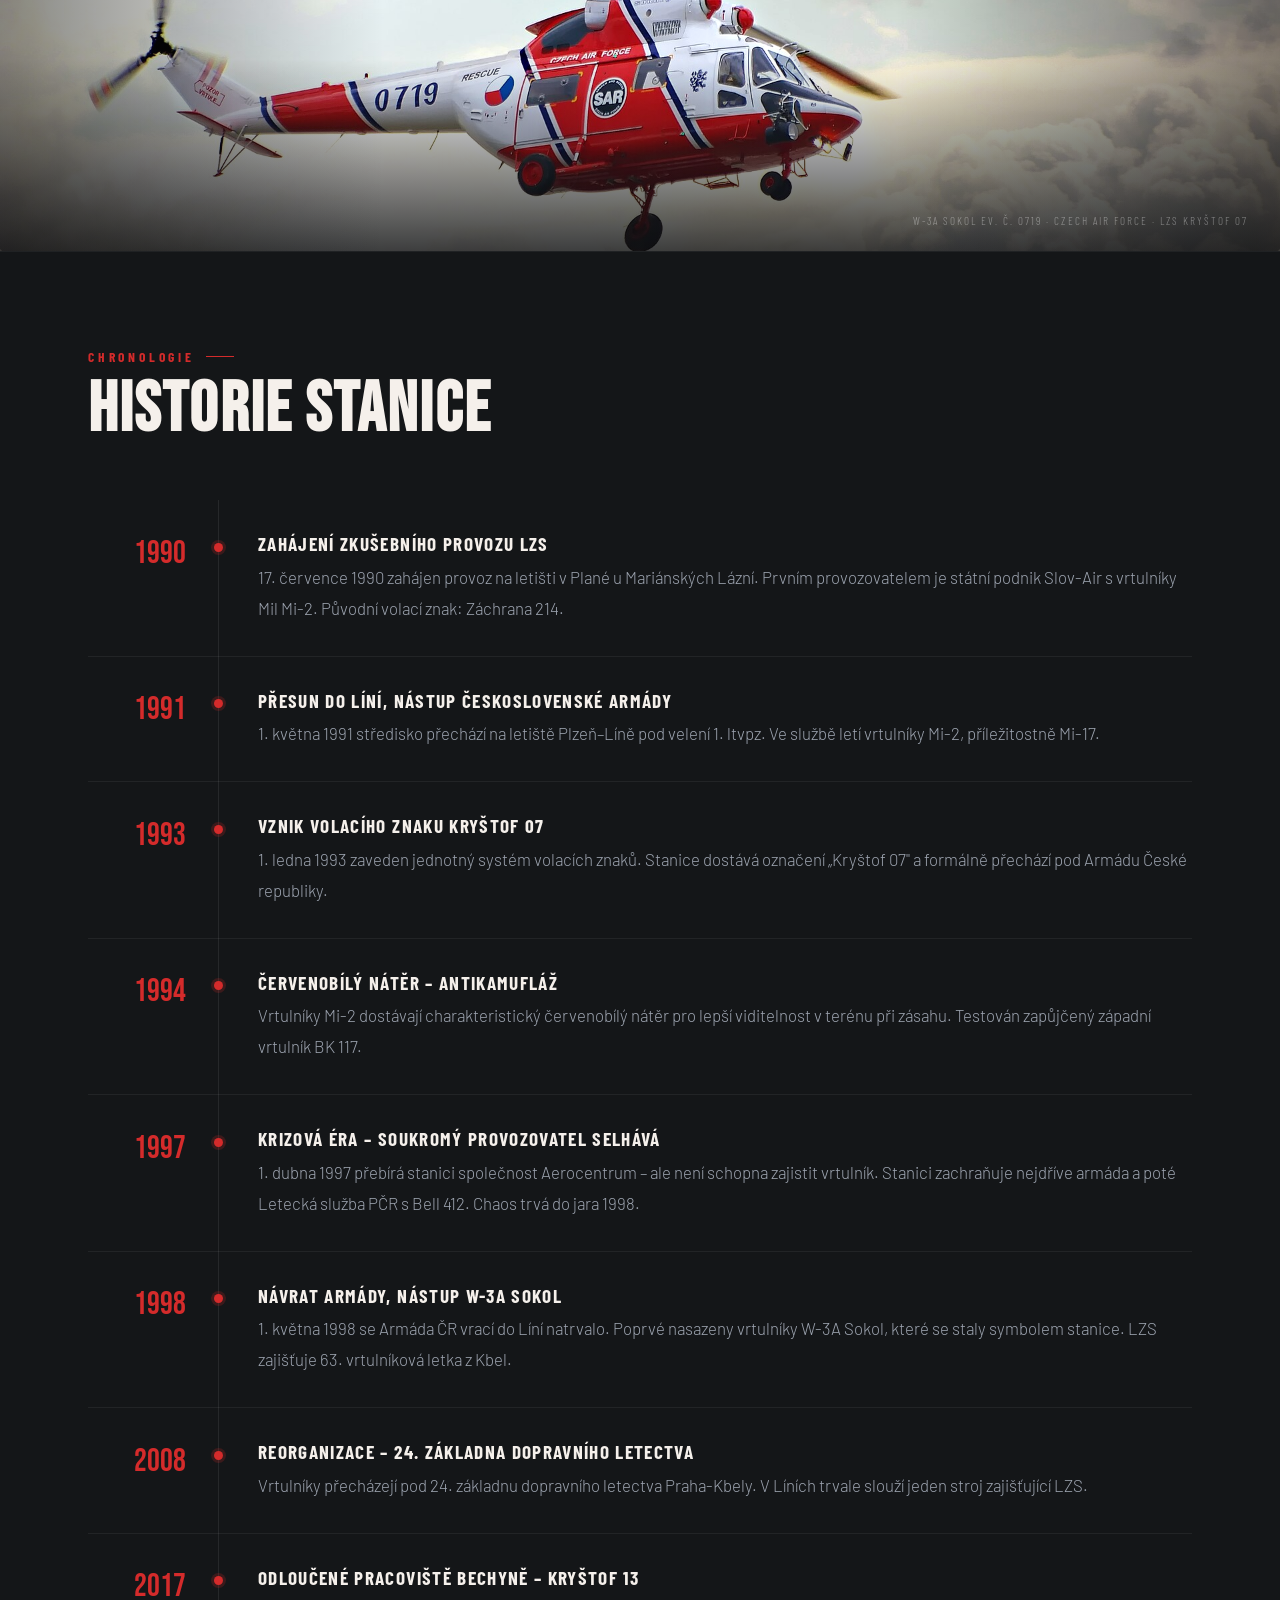
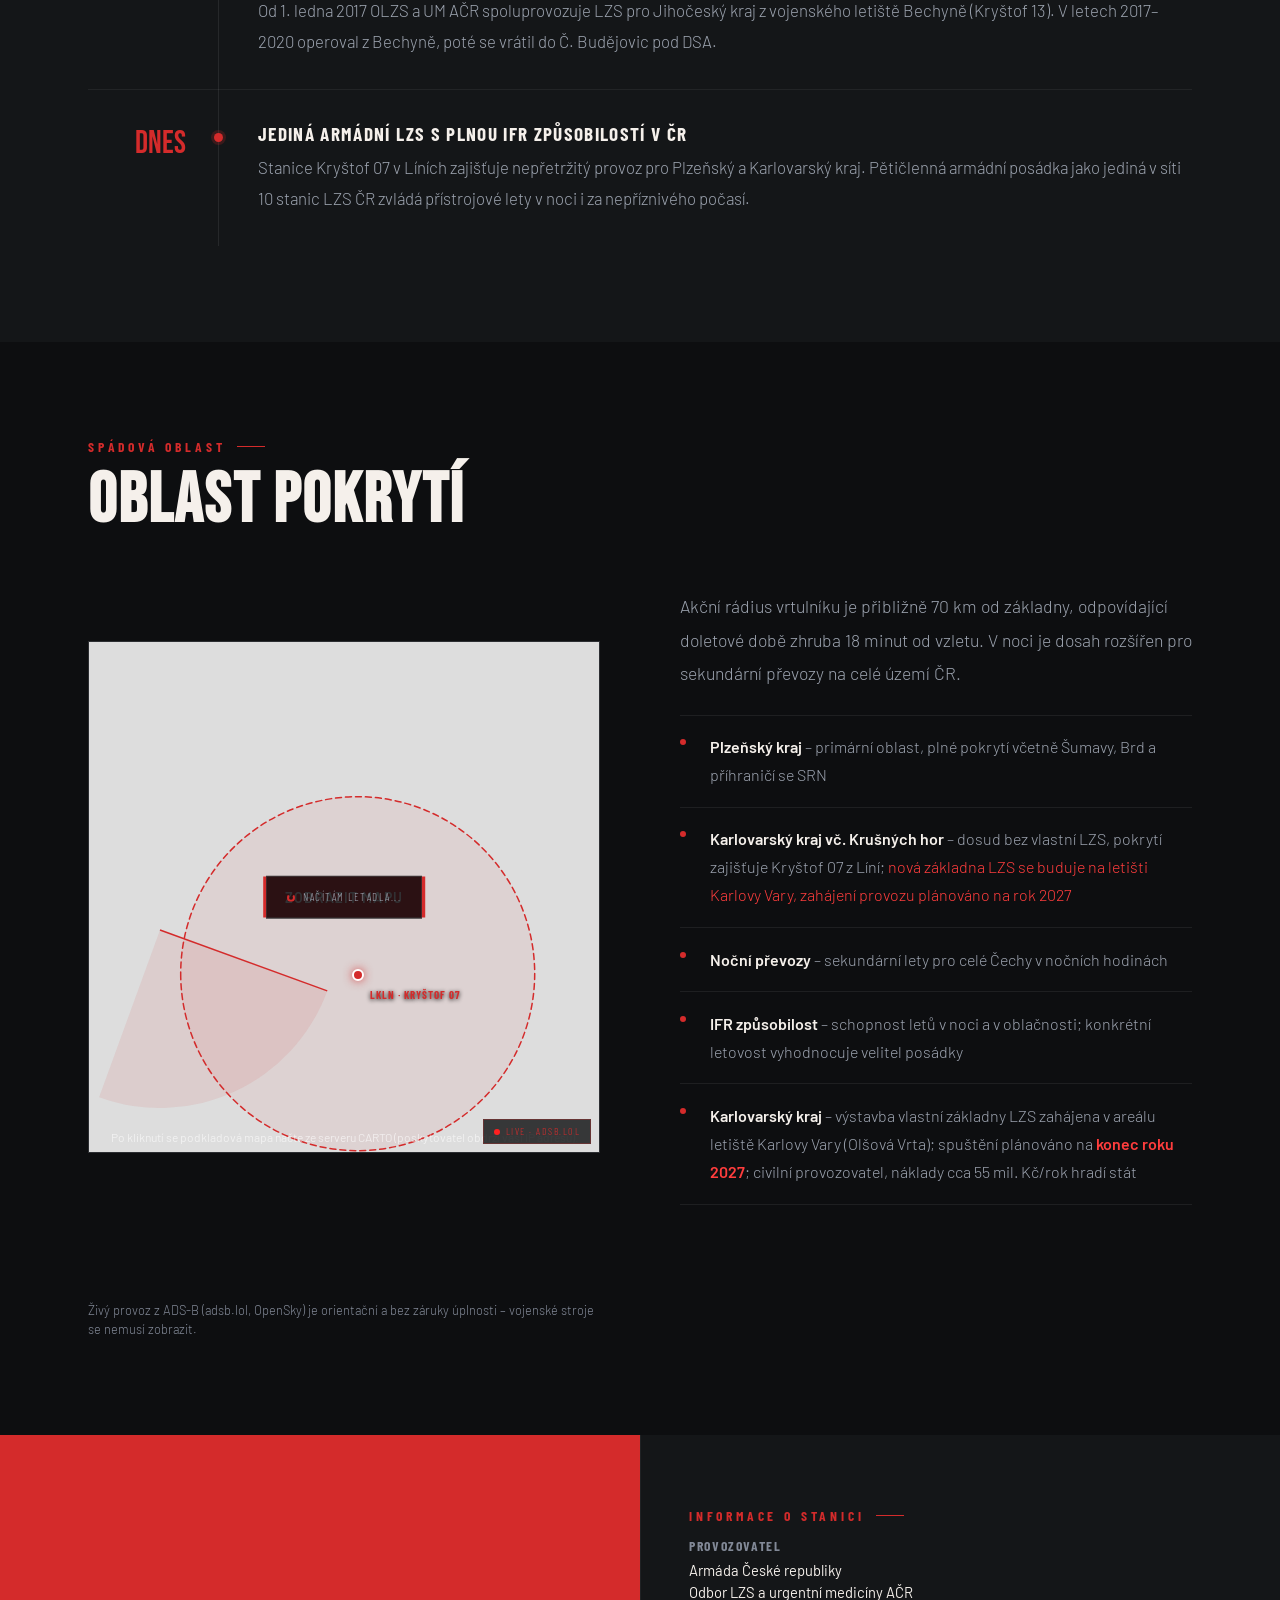
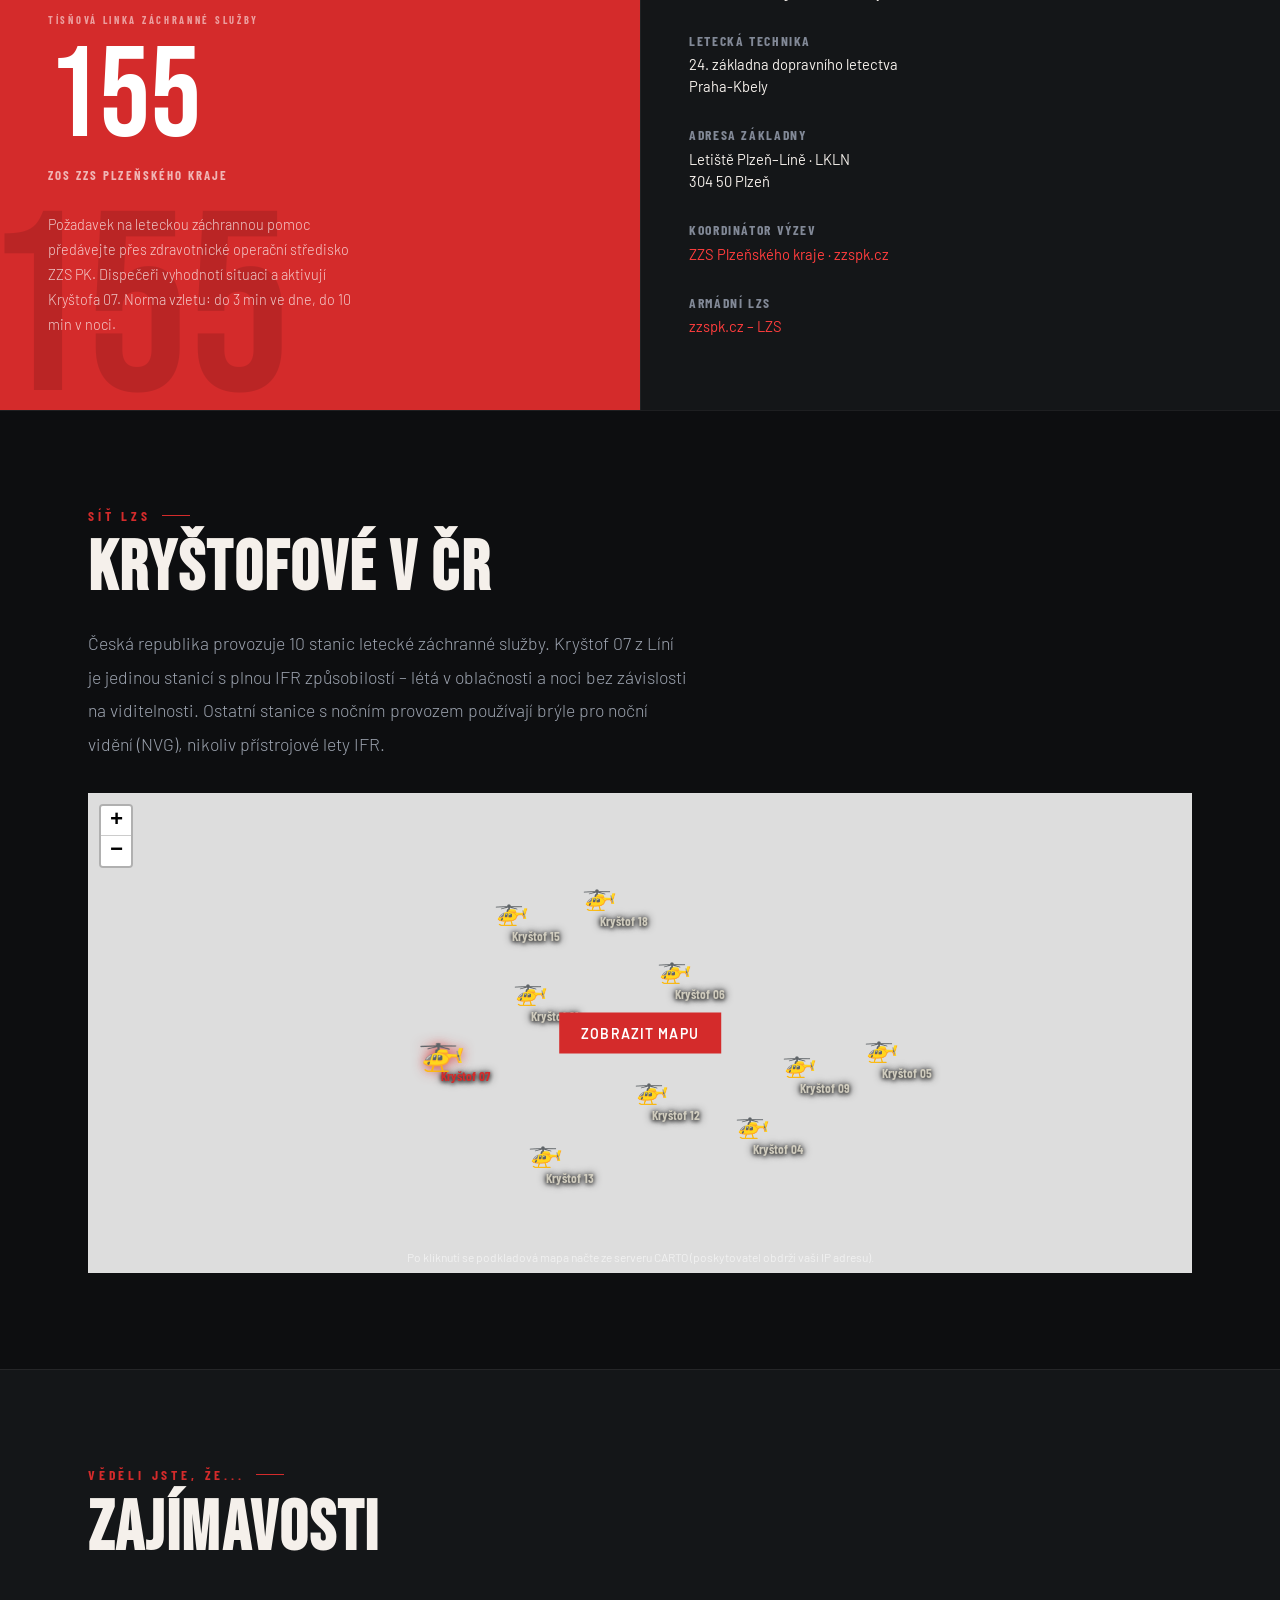
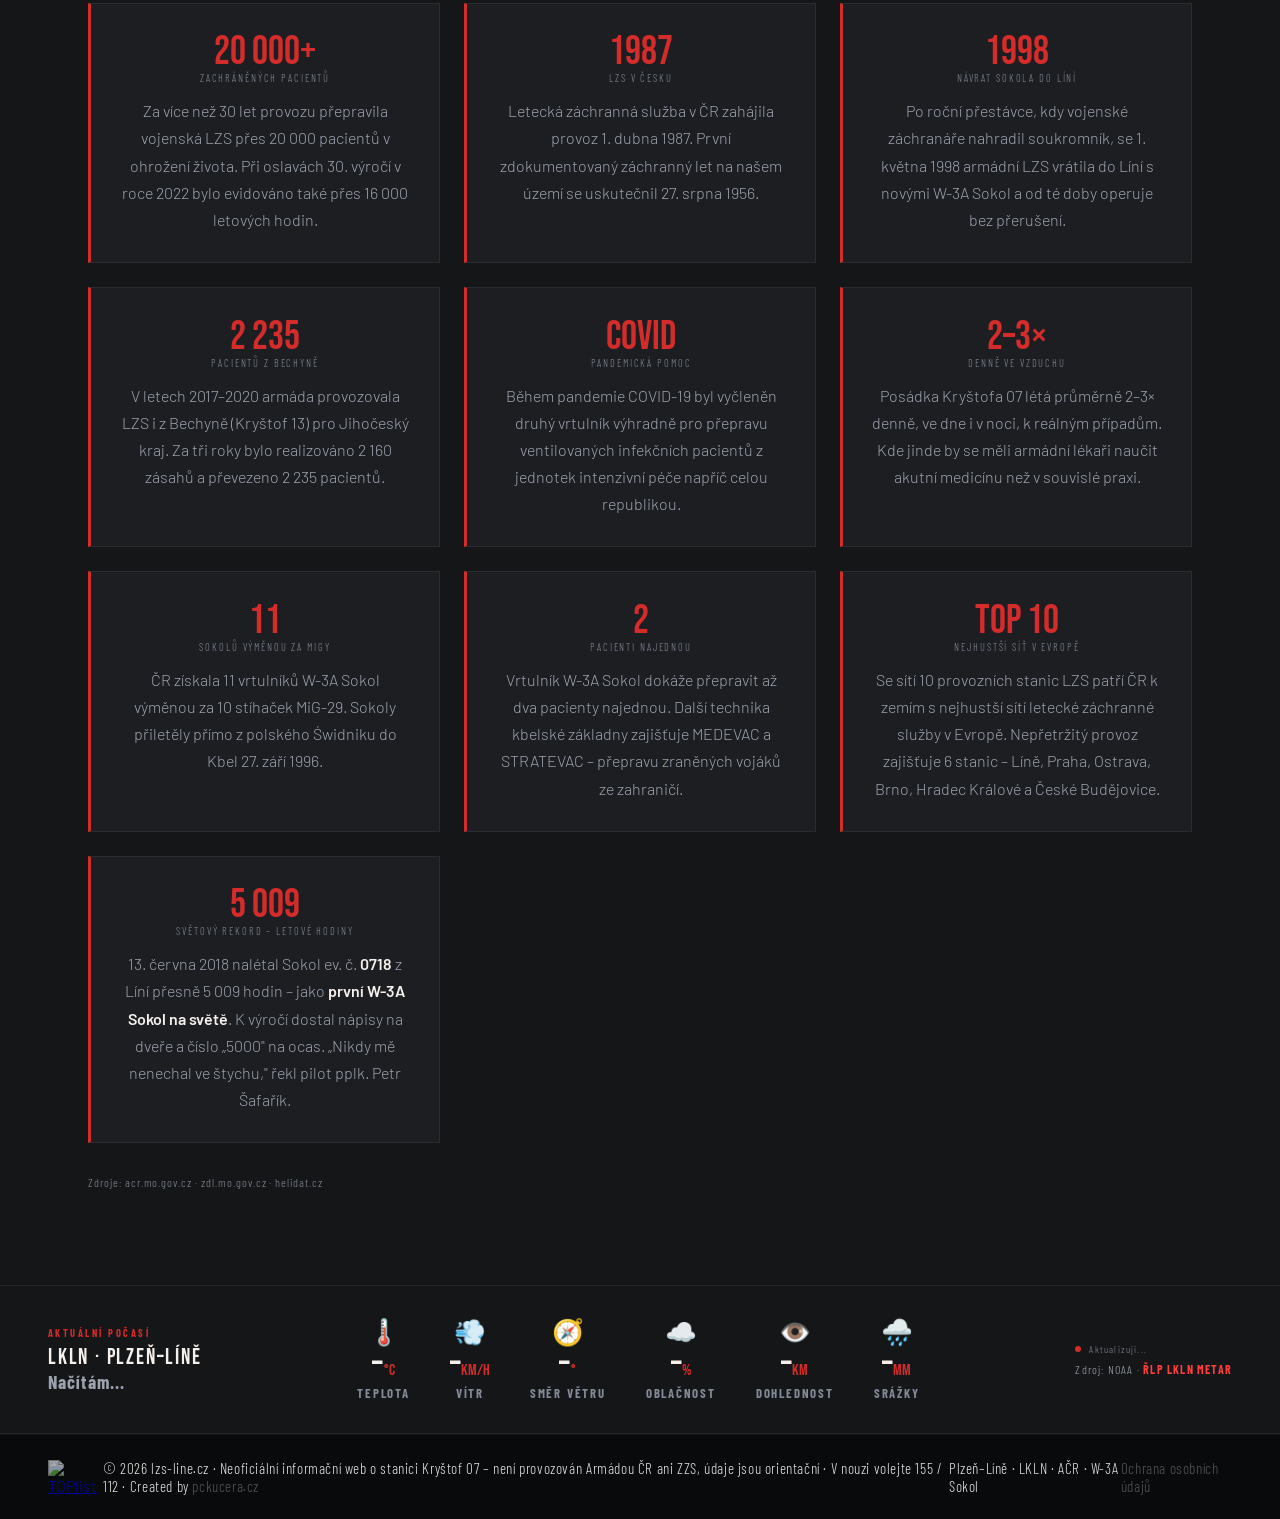
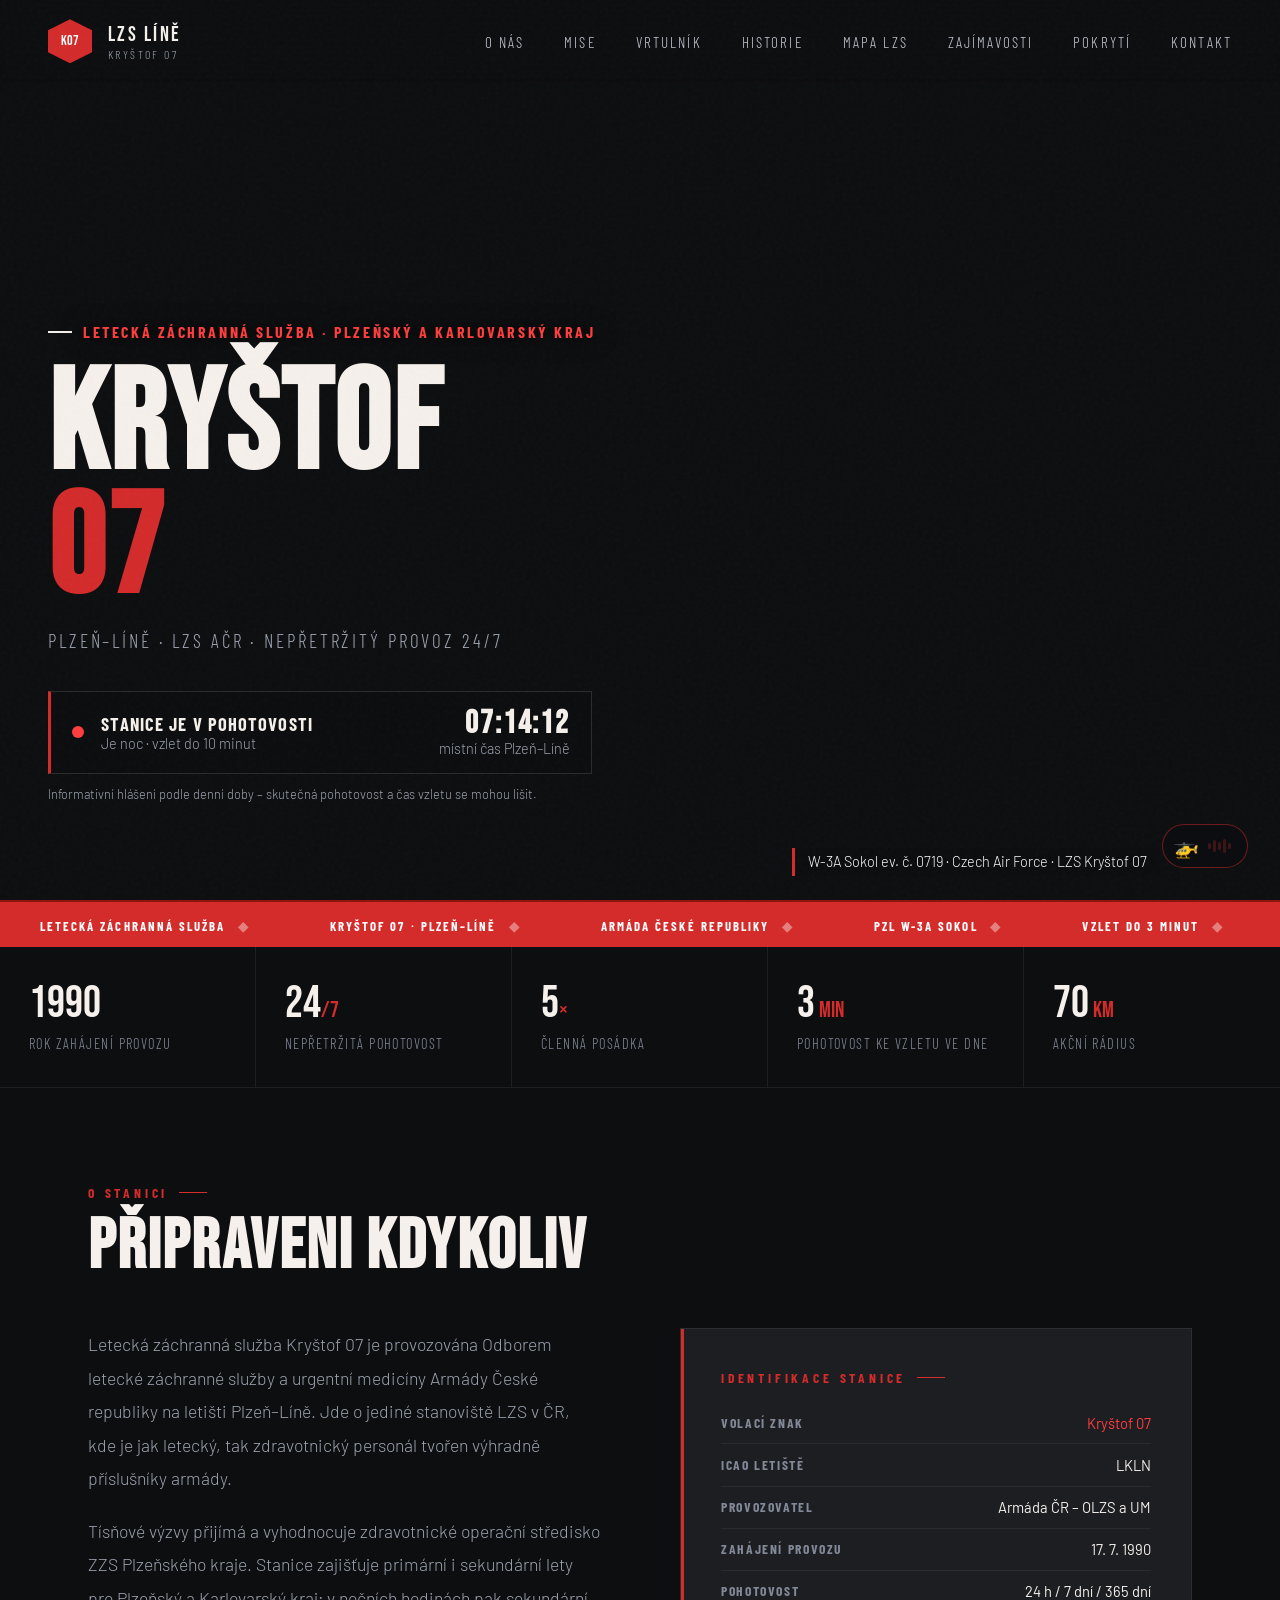
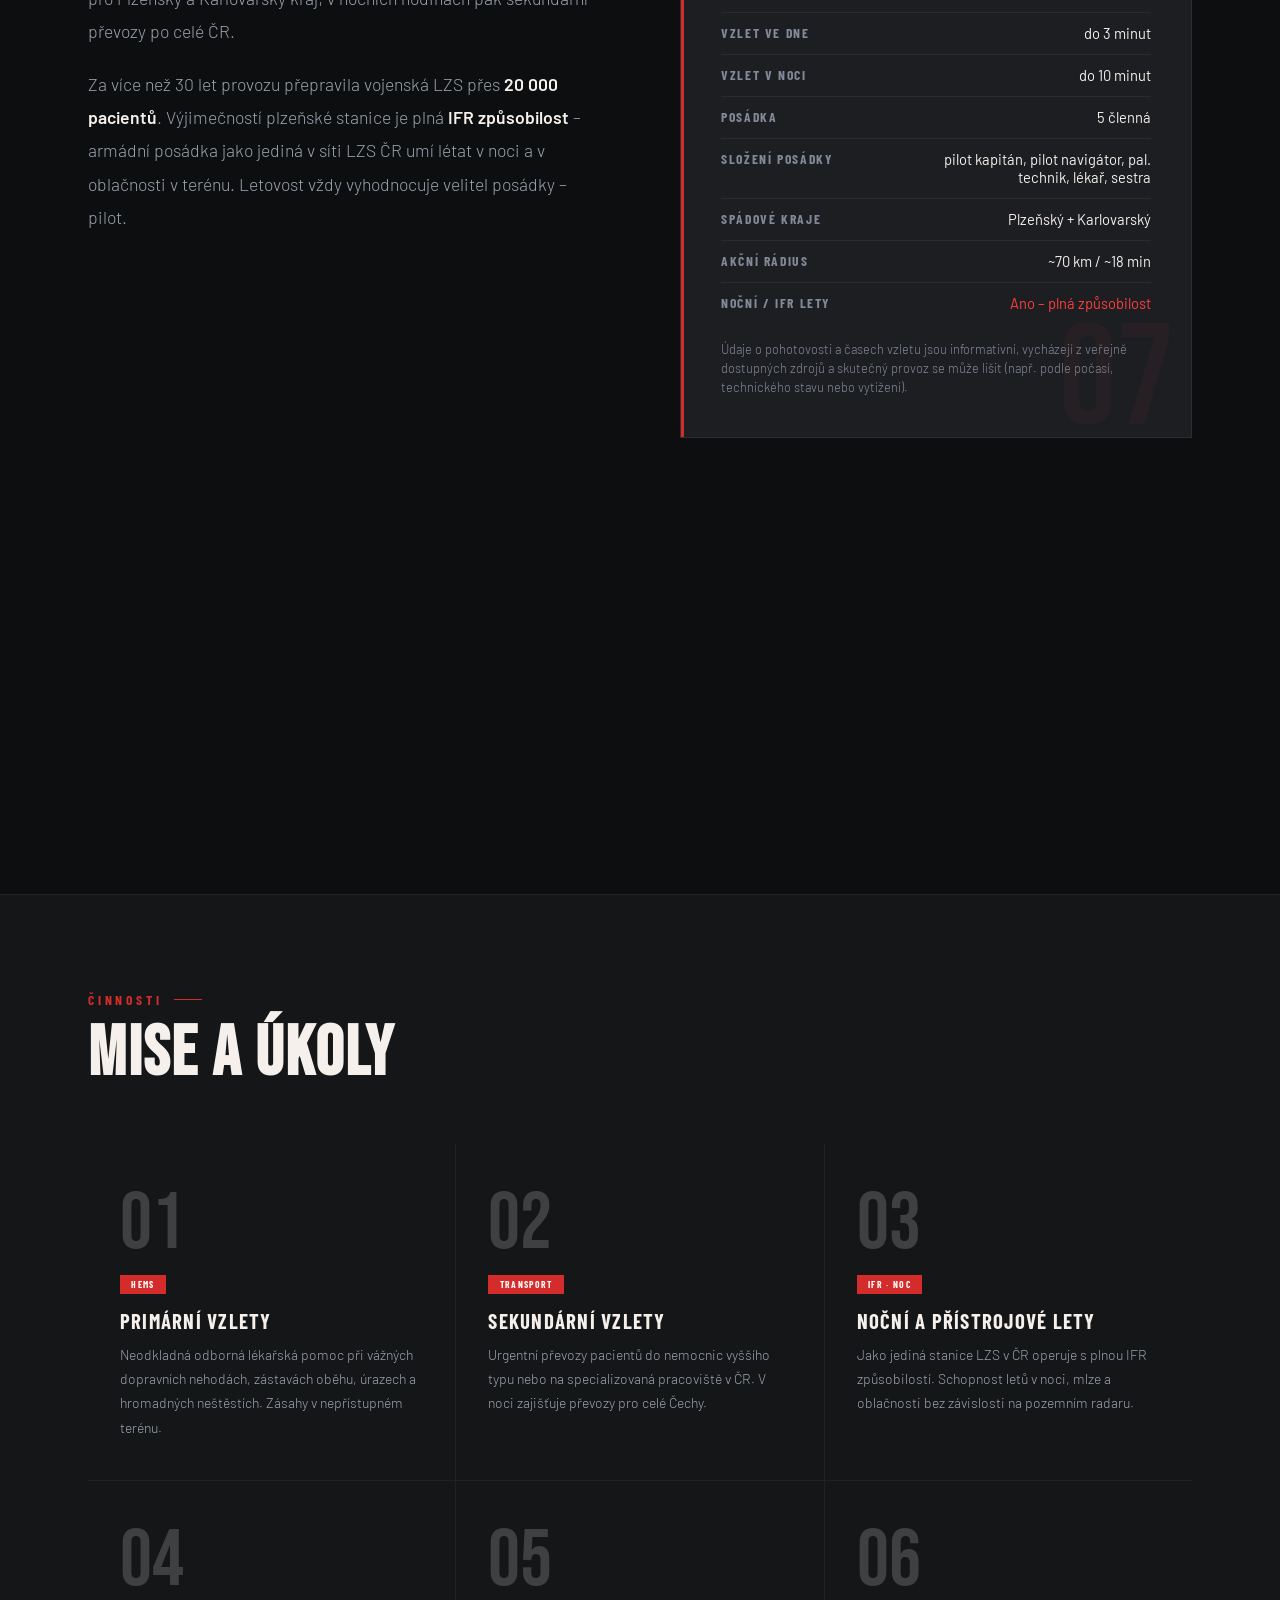
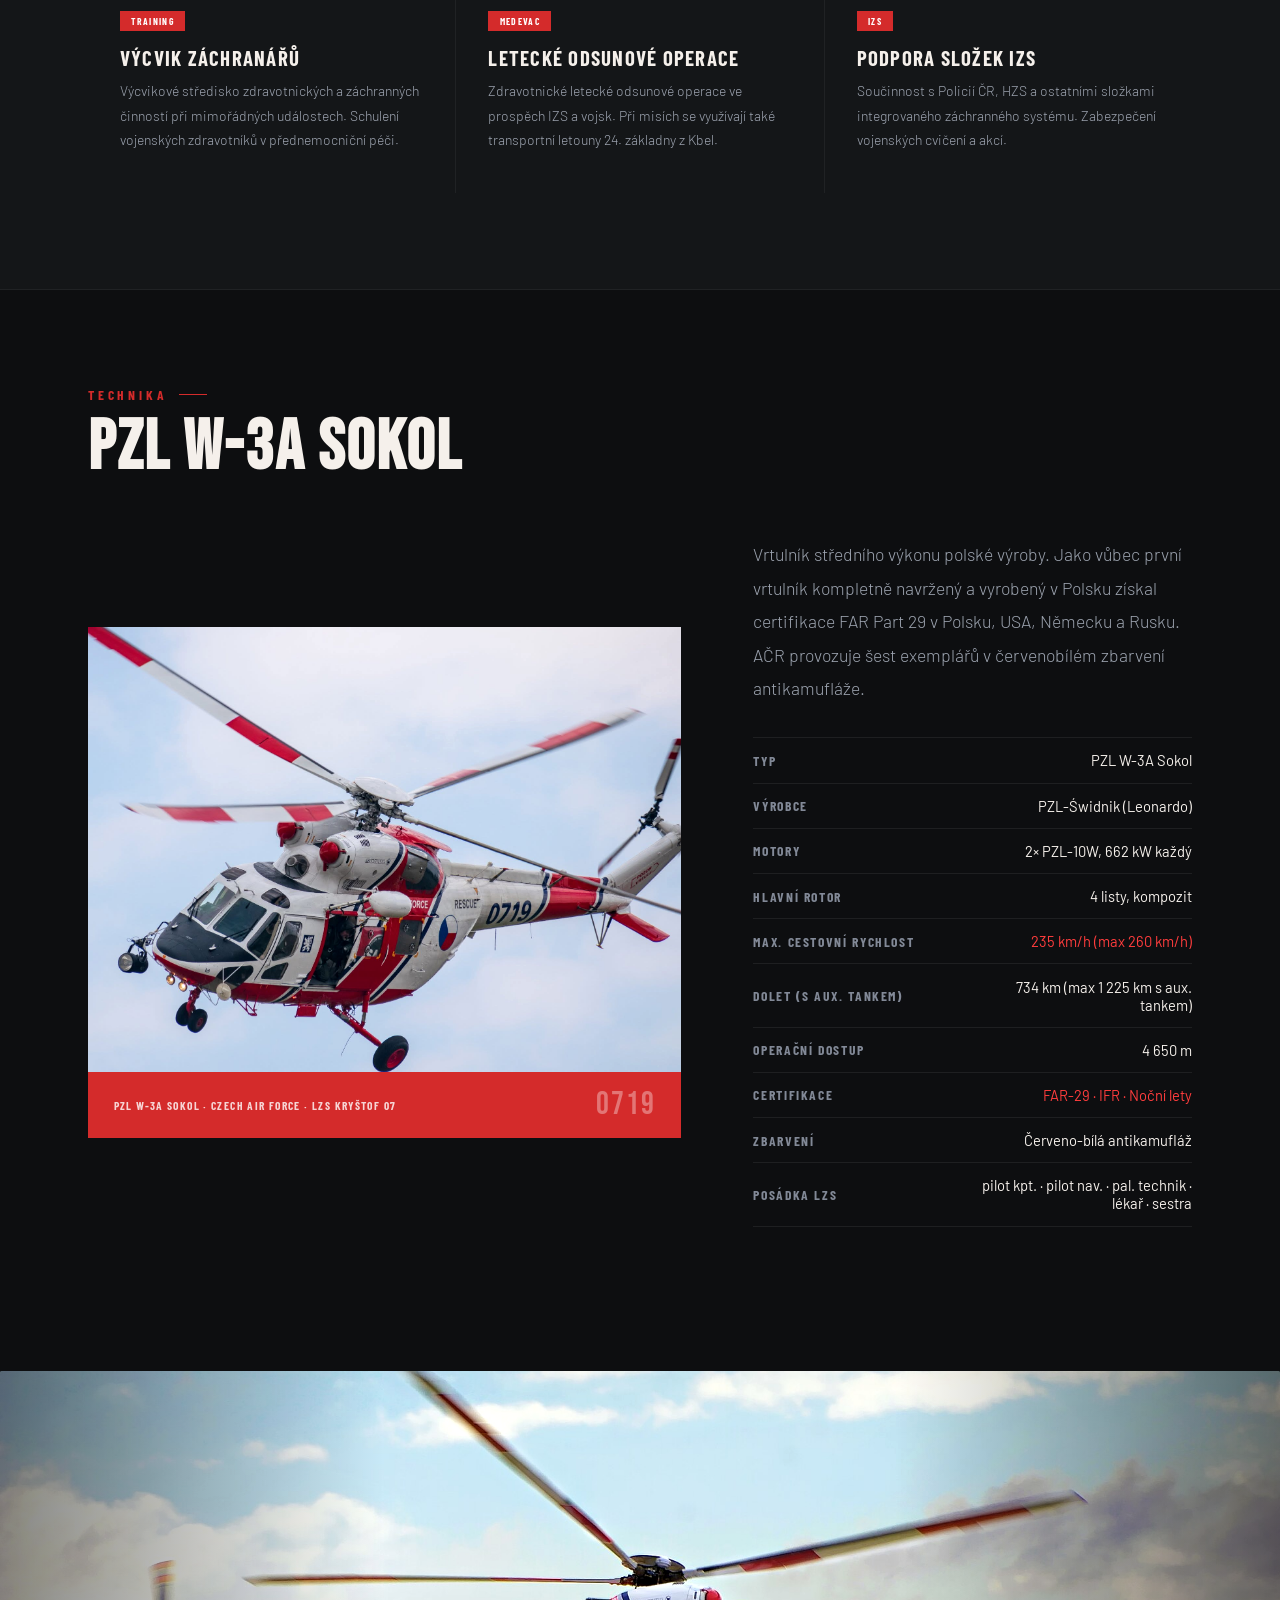
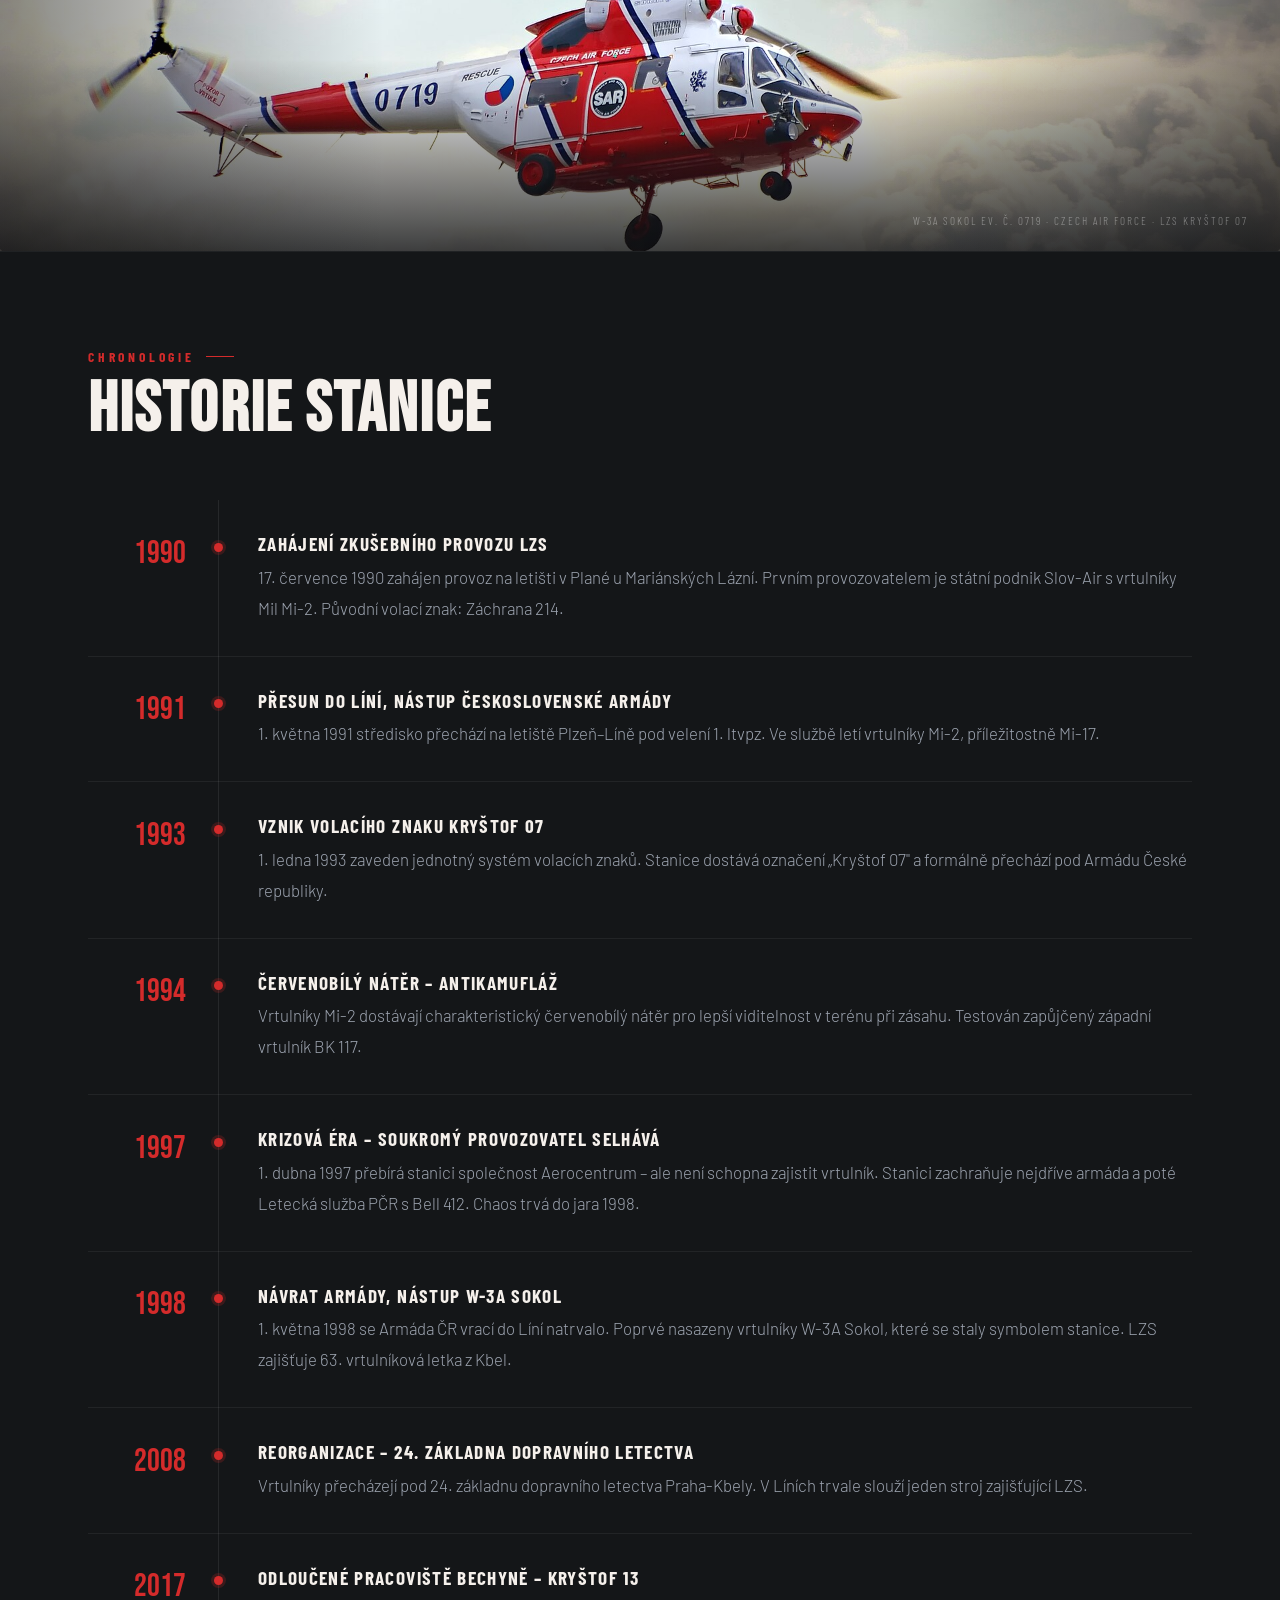
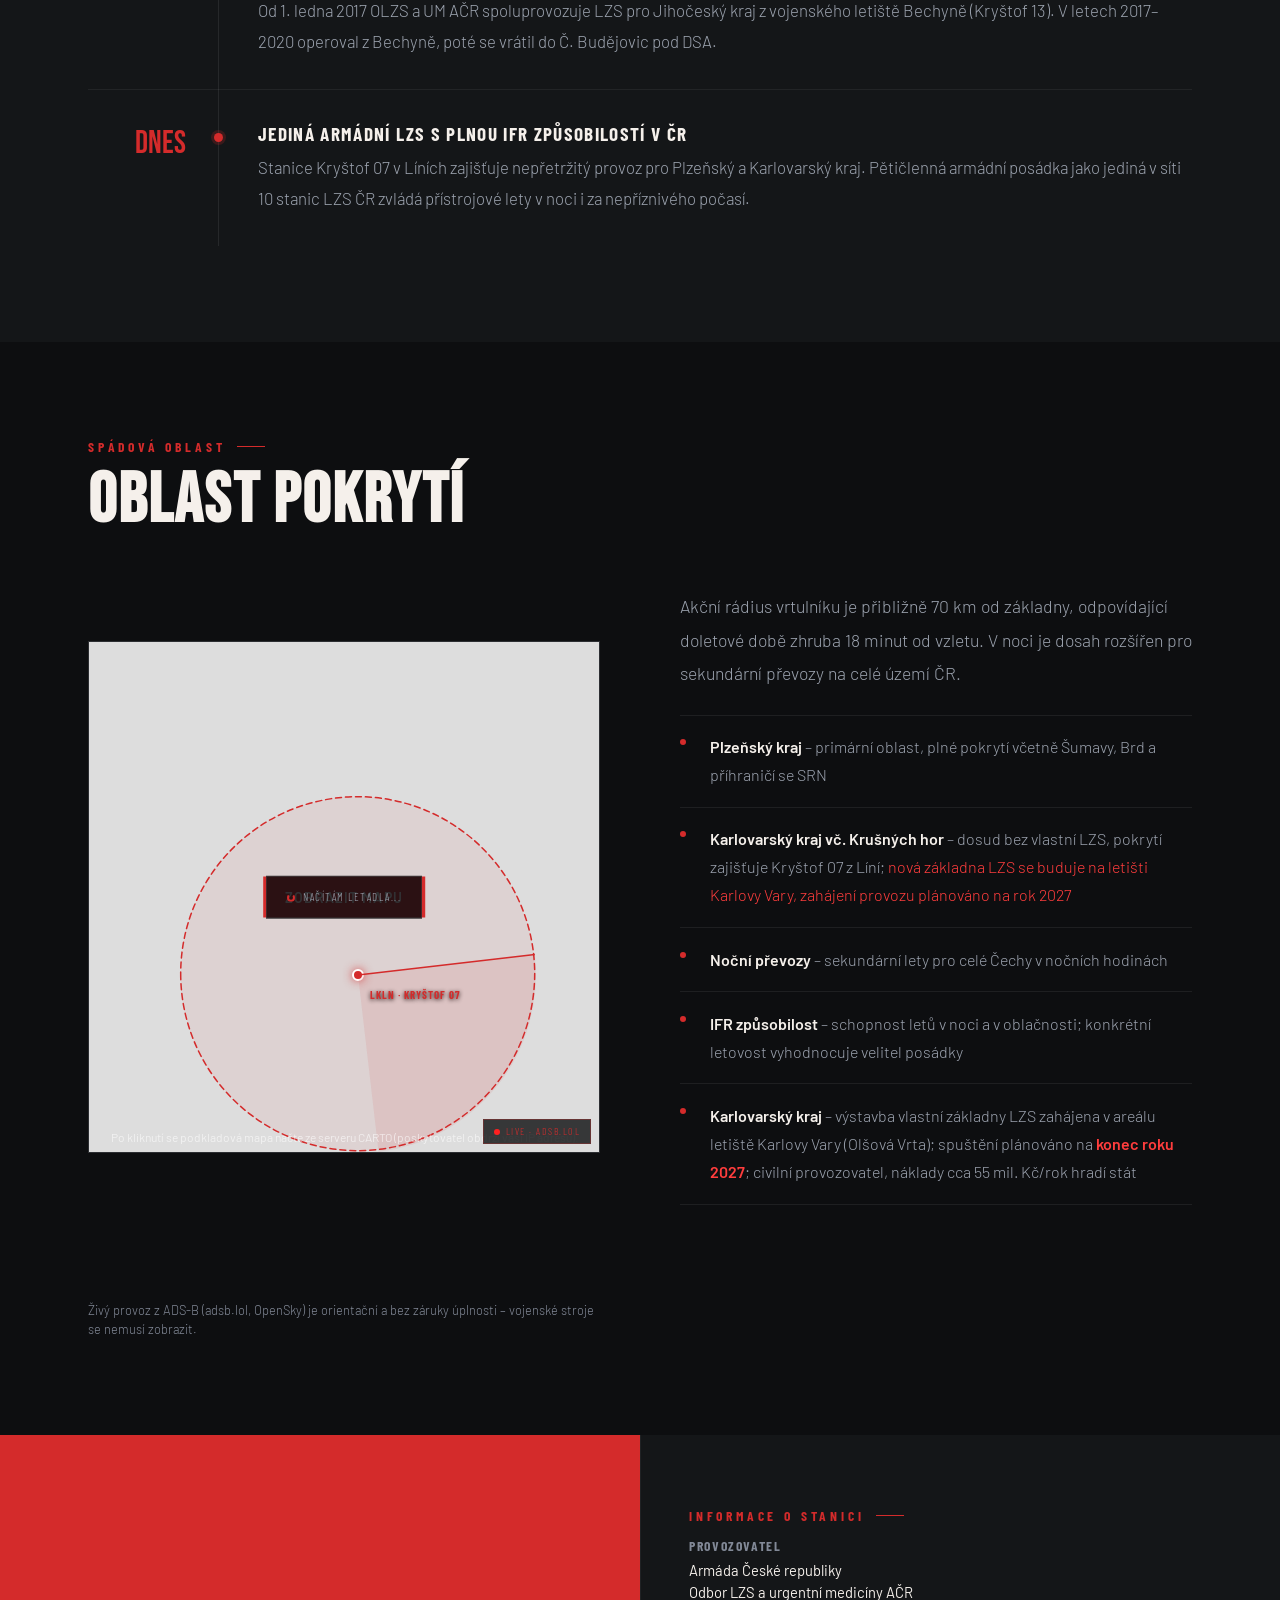
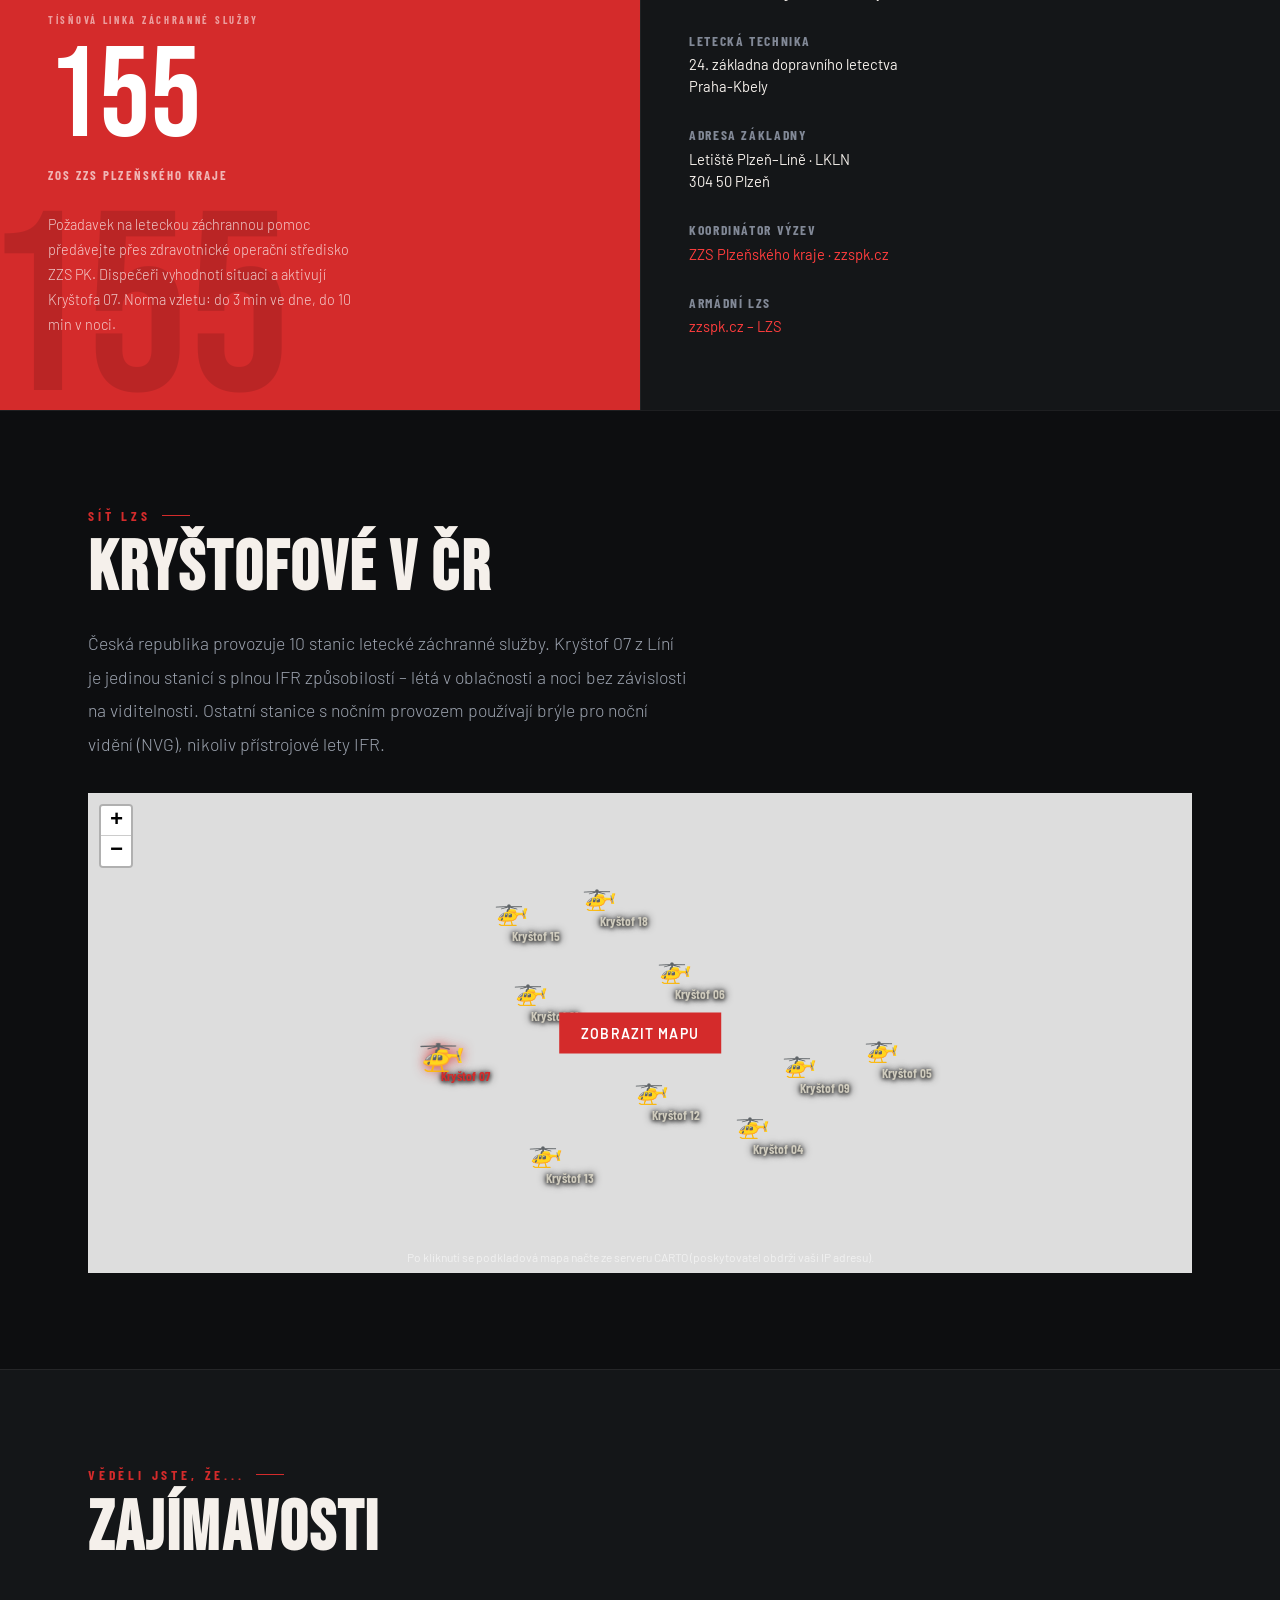
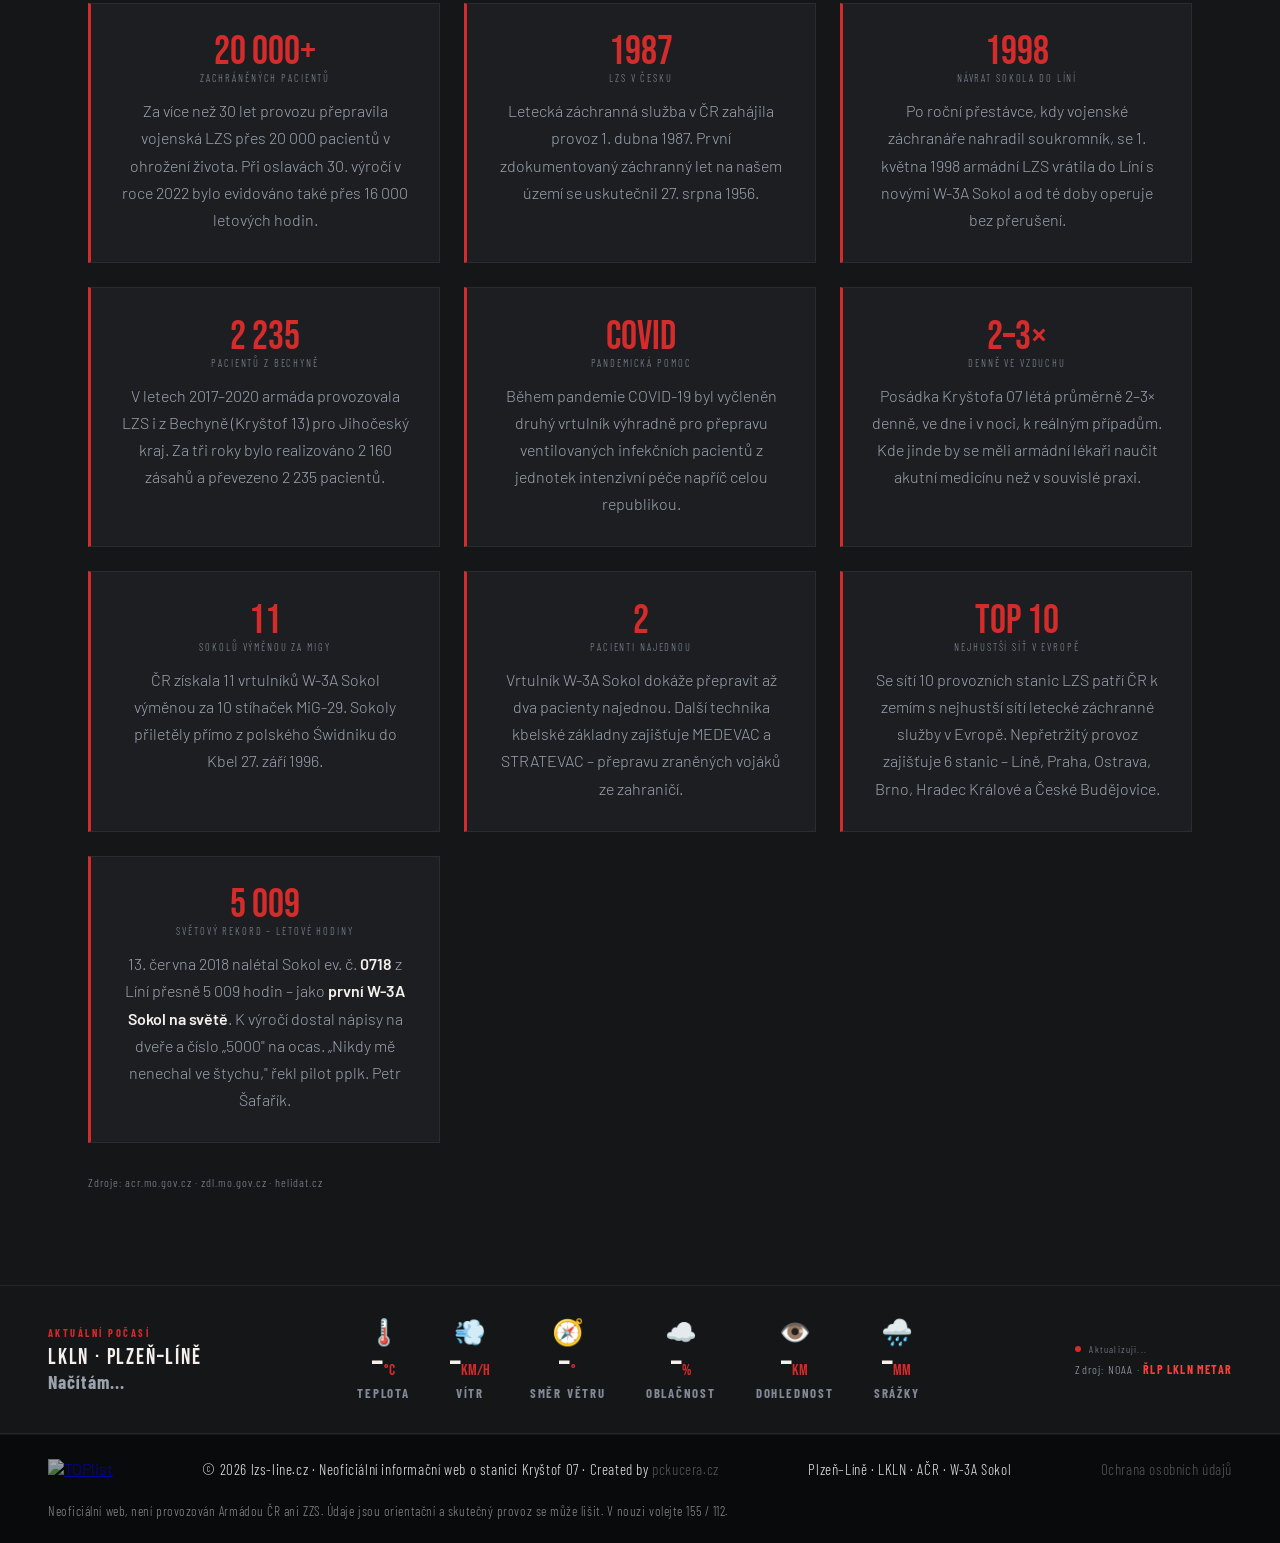
